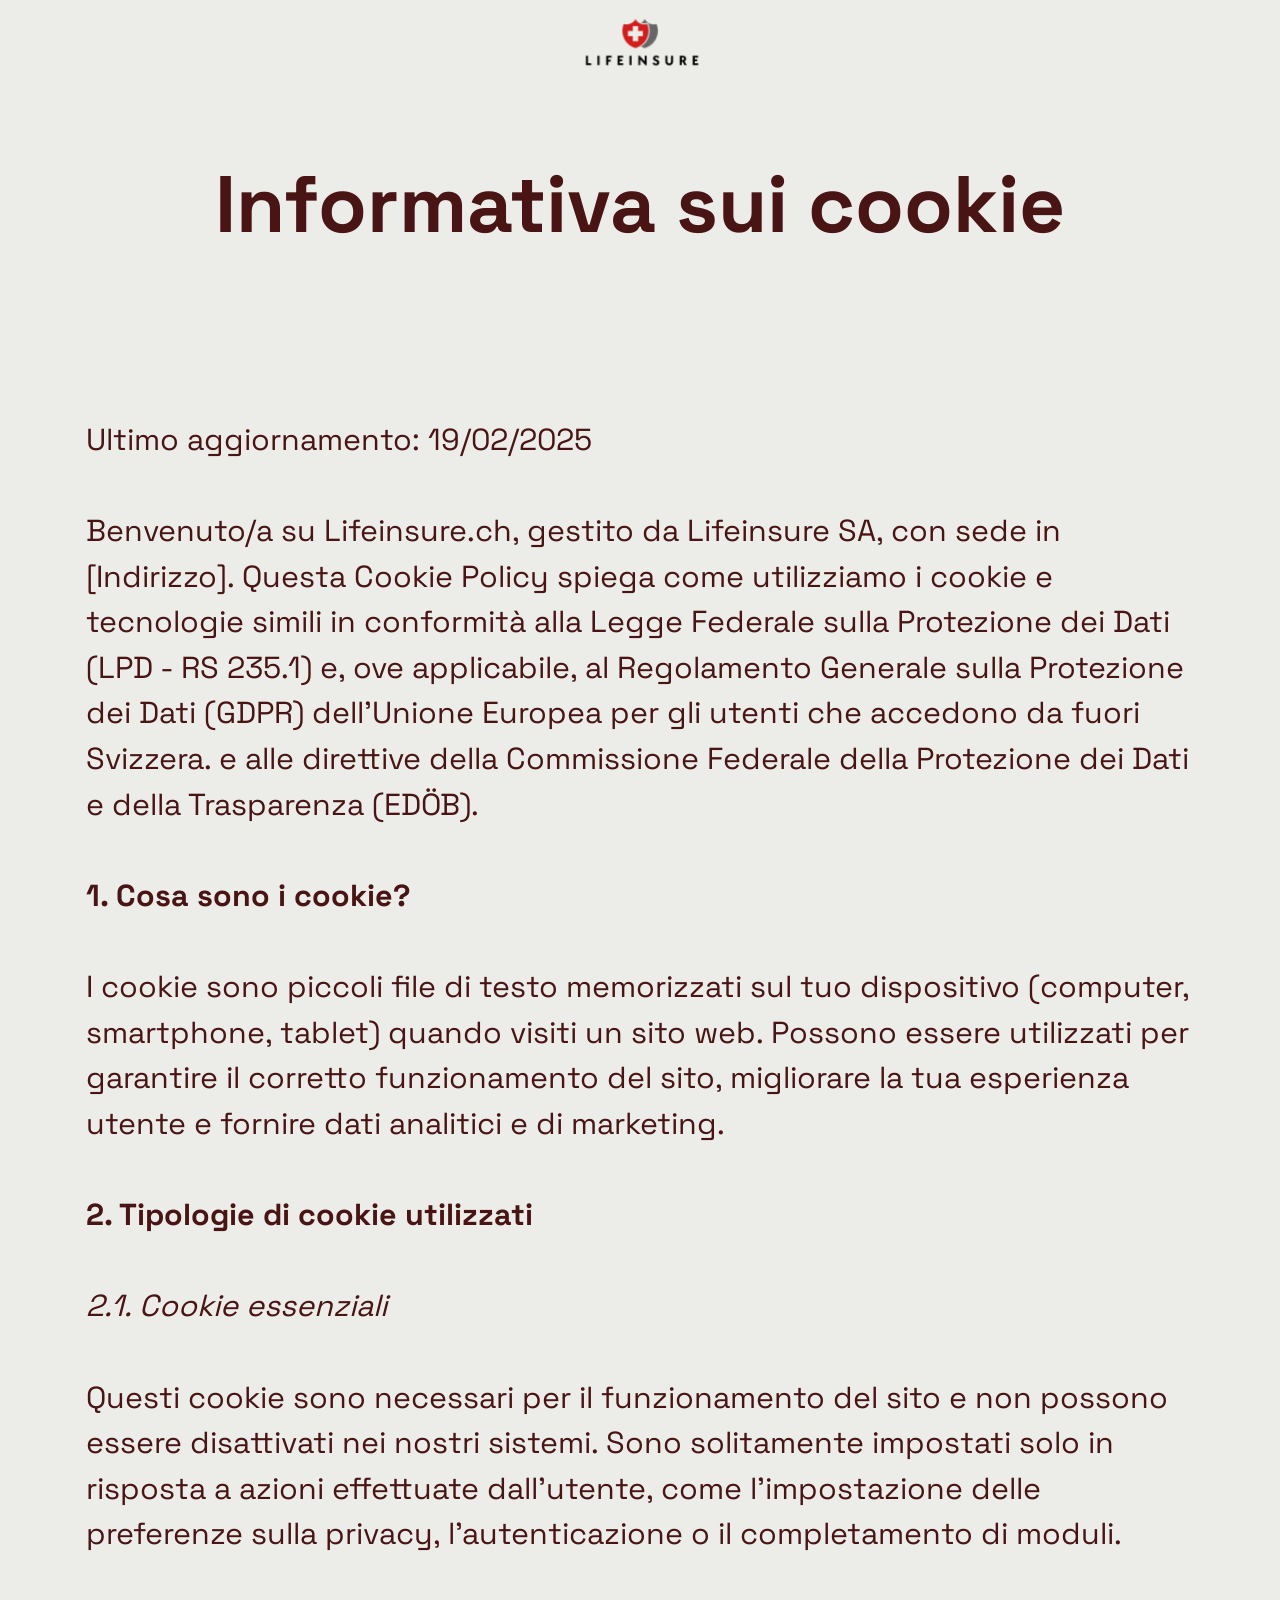
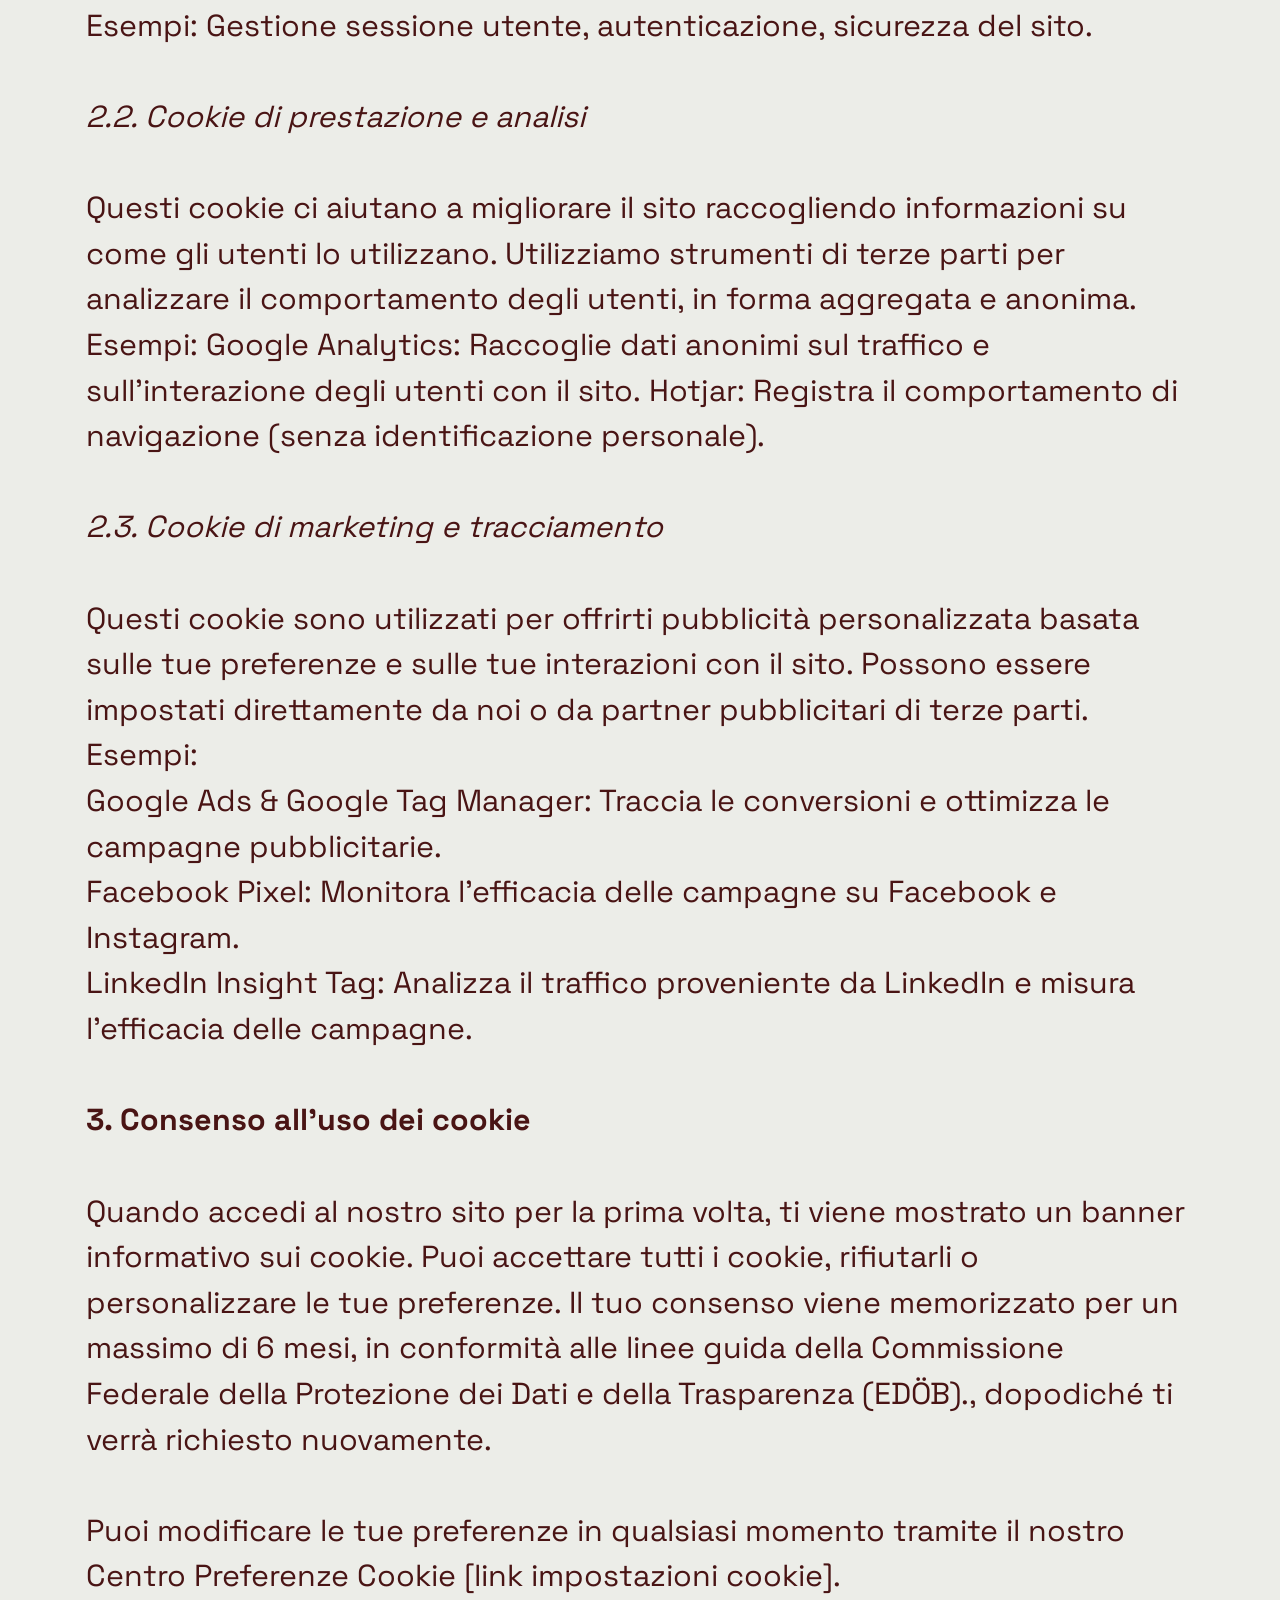
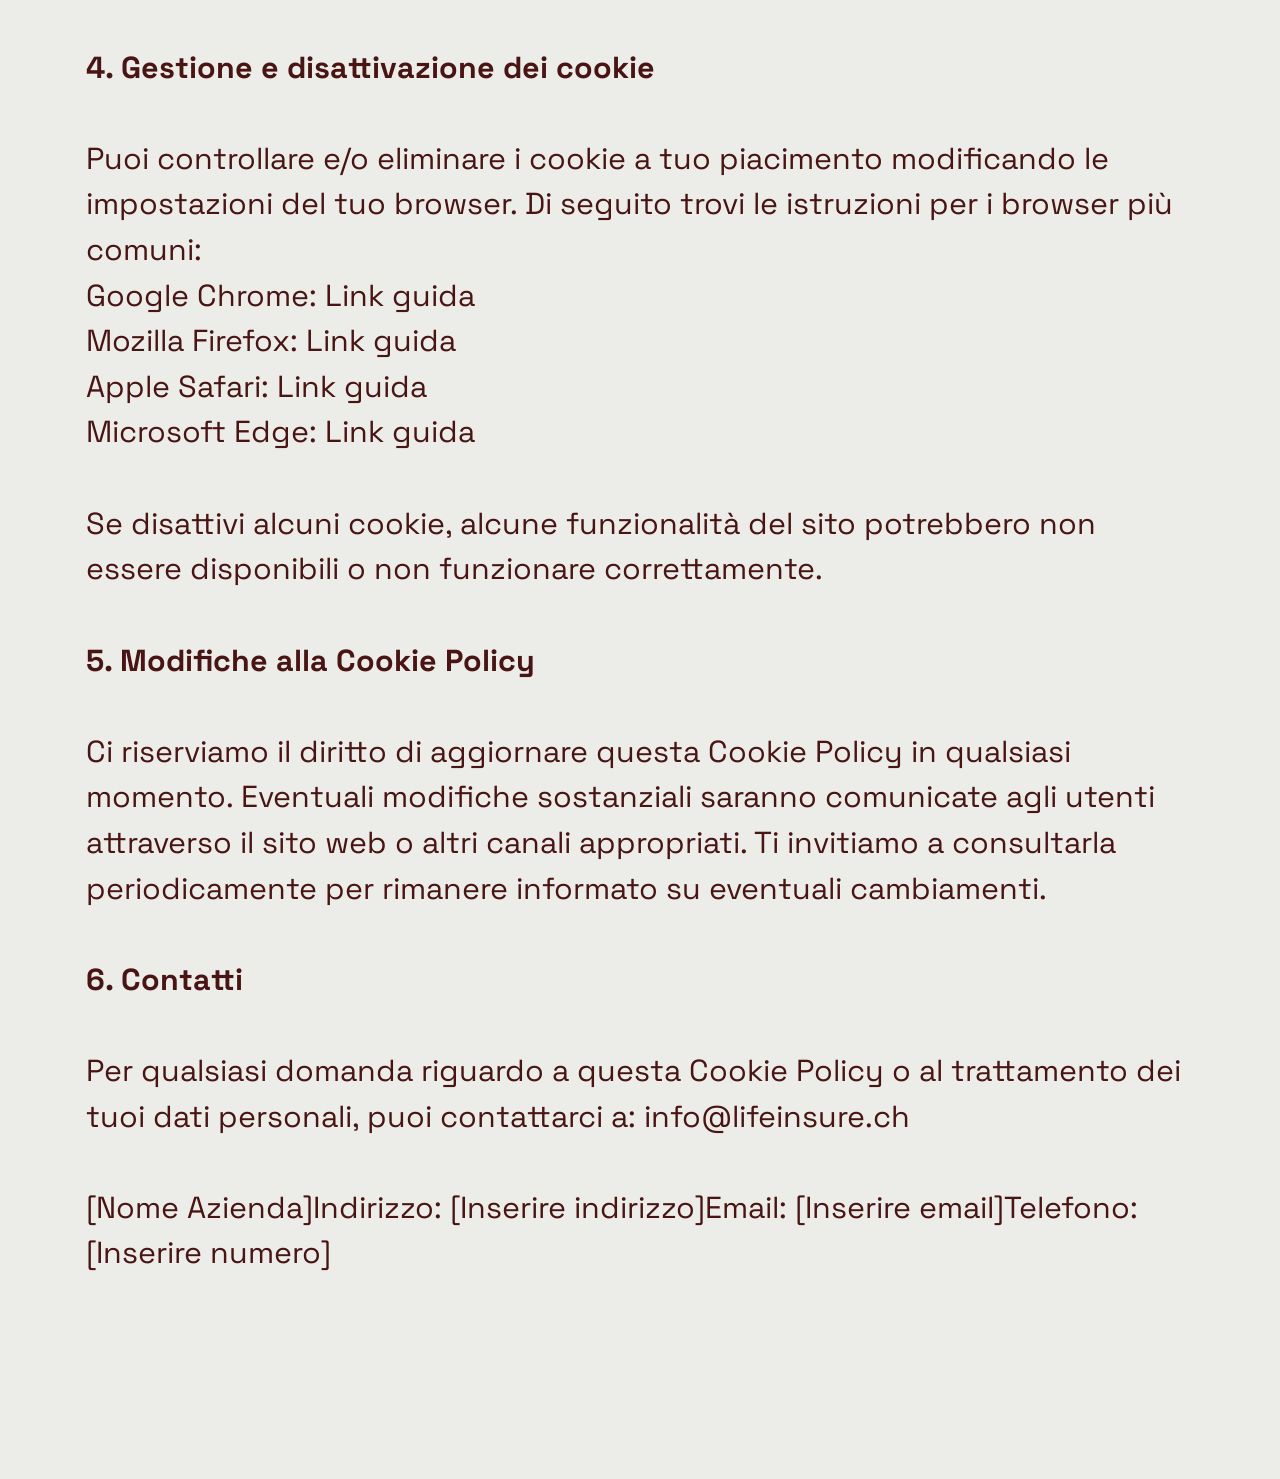
==== cookie.html @ 91873b9f "create github pages" ====
<!DOCTYPE html>
<html  lang="it">
<head>
  
  <meta charset="UTF-8">
  <meta http-equiv="X-UA-Compatible" content="IE=edge">
  
  <meta name="twitter:card" content="summary_large_image"/>
  <meta name="twitter:image:src" content="assets/images/cookie-meta.png">
  <meta property="og:image" content="assets/images/cookie-meta.png">
  <meta name="twitter:title" content="Cookie policy">
  <meta name="viewport" content="width=device-width, initial-scale=1, minimum-scale=1">
  <link rel="shortcut icon" href="assets/images/lifeinsure-1-172x172.png" type="image/x-icon">
  <meta name="description" content="Cookie policy - Calcolatore premio polizza vita decesso caso morte in Svizzera Ticino">
  
  
  <title>Cookie policy</title>
  <link rel="stylesheet" href="assets/bootstrap/css/bootstrap.min.css">
  <link rel="stylesheet" href="assets/bootstrap/css/bootstrap-grid.min.css">
  <link rel="stylesheet" href="assets/bootstrap/css/bootstrap-reboot.min.css">
  <link rel="stylesheet" href="assets/web/assets/gdpr-plugin/gdpr-styles.css">
  <link rel="stylesheet" href="assets/animatecss/animate.css">
  <link rel="stylesheet" href="assets/popup-overlay-plugin/style.css">
    <link rel="stylesheet" href="assets/dropdown/css/style.css">
  <link rel="stylesheet" href="assets/socicon/css/styles.css">
  <link rel="stylesheet" href="assets/theme/css/style.css">
  <link rel="preload" href="https://fonts.googleapis.com/css?family=Space+Grotesk:300,400,500,600,700&display=swap" as="style" onload="this.onload=null;this.rel='stylesheet'">
  <noscript><link rel="stylesheet" href="https://fonts.googleapis.com/css?family=Space+Grotesk:300,400,500,600,700&display=swap"></noscript>
  <link rel="preload" as="style" href="assets/mobirise/css/mbr-additional.css"><link rel="stylesheet" href="assets/mobirise/css/mbr-additional.css" type="text/css">

  
  
  

</head>
<body>
  
  <section data-bs-version="5.1" class="nichem5 menu menu1 cid-uDfPneUwjs" once="menu" id="menu01-32">
    
    <nav class="navbar navbar-dropdown navbar-fixed-top collapsed">
        <div class="container">
            <div class="navbar-brand">
                <span class="navbar-logo">
                    <a href="#">
                        <img src="[data-uri]" alt="Lifeinsure home" style="height: 3.9rem;" loading="lazy" class="lazyload" data-src="assets/images/lifeinsure-1-172x172.png">
                    </a>
                </span>
                
            </div>
            
            
            

        </div>
    </nav>
</section>

<section data-bs-version="5.1" class="inspirem5 article4 cid-uDfoSwVGWr" id="article04-2x">
    

    
    
    <div class="container">
        <div class="row justify-content-center">
            <div class="title col-md-12 col-lg-12">
                <h3 class="mbr-section-title mbr-fonts-style align-center mb-4 display-1"><strong>Informativa sui cookie</strong></h3>
                <h4 class="mbr-section-subtitle align-center mbr-fonts-style mb-4 display-5"><div><br></div><br><div><br></div><div>Ultimo aggiornamento: 19/02/2025</div><div><br></div><div>Benvenuto/a su Lifeinsure.ch, gestito da Lifeinsure SA, con sede in [Indirizzo]. Questa Cookie Policy spiega come utilizziamo i cookie e tecnologie simili in conformità alla Legge Federale sulla Protezione dei Dati (LPD - RS 235.1) e, ove applicabile, al Regolamento Generale sulla Protezione dei Dati (GDPR) dell'Unione Europea per gli utenti che accedono da fuori Svizzera. e alle direttive della Commissione Federale della Protezione dei Dati e della Trasparenza (EDÖB).</div><div><br></div><div><strong>1. Cosa sono i cookie?</strong></div><div><br></div><div>I cookie sono piccoli file di testo memorizzati sul tuo dispositivo (computer, smartphone, tablet) quando visiti un sito web. Possono essere utilizzati per garantire il corretto funzionamento del sito, migliorare la tua esperienza utente e fornire dati analitici e di marketing.</div><div><br></div><div><strong>2. Tipologie di cookie utilizzati</strong></div><div><br></div><div><em>2.1. Cookie essenziali</em></div><div><br></div><div>Questi cookie sono necessari per il funzionamento del sito e non possono essere disattivati nei nostri sistemi. Sono solitamente impostati solo in risposta a azioni effettuate dall'utente, come l'impostazione delle preferenze sulla privacy, l'autenticazione o il completamento di moduli.</div><div><br></div><div>Esempi: Gestione sessione utente, autenticazione, sicurezza del sito.</div><div><em><br></em></div><div><em>2.2. Cookie di prestazione e analisi</em></div><div><br></div><div>Questi cookie ci aiutano a migliorare il sito raccogliendo informazioni su come gli utenti lo utilizzano. Utilizziamo strumenti di terze parti per analizzare il comportamento degli utenti, in forma aggregata e anonima.</div><div>Esempi: Google Analytics: Raccoglie dati anonimi sul traffico e sull'interazione degli utenti con il sito.&nbsp;<span style="font-size: 1.9rem;">Hotjar: Registra il comportamento di navigazione (senza identificazione personale).</span></div><div><br></div><div><em>2.3. Cookie di marketing e tracciamento</em></div><div><br></div><div>Questi cookie sono utilizzati per offrirti pubblicità personalizzata basata sulle tue preferenze e sulle tue interazioni con il sito. Possono essere impostati direttamente da noi o da partner pubblicitari di terze parti.</div><div>Esempi:&nbsp;</div><div>Google Ads &amp; Google Tag Manager: Traccia le conversioni e ottimizza le campagne pubblicitarie.</div><div>Facebook Pixel: Monitora l'efficacia delle campagne su Facebook e Instagram.</div><div>LinkedIn Insight Tag: Analizza il traffico proveniente da LinkedIn e misura l'efficacia delle campagne.</div><div><strong><br></strong></div><div><strong>3. Consenso all’uso dei cookie</strong></div><div><br></div><div>Quando accedi al nostro sito per la prima volta, ti viene mostrato un banner informativo sui cookie. Puoi accettare tutti i cookie, rifiutarli o personalizzare le tue preferenze. Il tuo consenso viene memorizzato per un massimo di 6 mesi, in conformità alle linee guida della Commissione Federale della Protezione dei Dati e della Trasparenza (EDÖB)., dopodiché ti verrà richiesto nuovamente.</div><div><br></div><div>Puoi modificare le tue preferenze in qualsiasi momento tramite il nostro Centro Preferenze Cookie [link impostazioni cookie].</div><div><br></div><div><strong>4. Gestione e disattivazione dei cookie</strong></div><div><br></div><div>Puoi controllare e/o eliminare i cookie a tuo piacimento modificando le impostazioni del tuo browser. Di seguito trovi le istruzioni per i browser più comuni:</div><div>Google Chrome: Link guida</div><div>Mozilla Firefox: Link guida</div><div>Apple Safari: Link guida</div><div>Microsoft Edge: Link guida</div><div><br></div><div>Se disattivi alcuni cookie, alcune funzionalità del sito potrebbero non essere disponibili o non funzionare correttamente.</div><div><br></div><div><strong>5. Modifiche alla Cookie Policy</strong></div><div><br></div><div>Ci riserviamo il diritto di aggiornare questa Cookie Policy in qualsiasi momento. Eventuali modifiche sostanziali saranno comunicate agli utenti attraverso il sito web o altri canali appropriati. Ti invitiamo a consultarla periodicamente per rimanere informato su eventuali cambiamenti.</div><div><br></div><div><strong>6. Contatti</strong></div><div><br></div><div>Per qualsiasi domanda riguardo a questa Cookie Policy o al trattamento dei tuoi dati personali, puoi contattarci a: info@lifeinsure.ch</div><div><br></div><div>[Nome Azienda]Indirizzo: [Inserire indirizzo]Email: [Inserire email]Telefono: [Inserire numero]</div><div><br></div><div><br></div></h4>
                
            </div>
        </div>
    </div>
</section>


<script src="assets/bootstrap/js/bootstrap.bundle.min.js"></script>
  <script src="assets/smoothscroll/smooth-scroll.js"></script>
  <script src="assets/ytplayer/index.js"></script>
      <script src="assets/dropdown/js/navbar-dropdown.js"></script>
  <script src="assets/theme/js/script.js"></script>
  
  
  
 <div id="scrollToTop" class="scrollToTop mbr-arrow-up"><a style="text-align: center;"><i class="mbr-arrow-up-icon mbr-arrow-up-icon-cm cm-icon cm-icon-smallarrow-up"></i></a></div>
    <input name="animation" type="hidden">
  <script>"use strict";if("loading"in HTMLImageElement.prototype){document.querySelectorAll('img[loading="lazy"]').forEach(e=>{e.src=e.dataset.src;if(e.getAttribute("style")){e.setAttribute("data-temp-style",e.getAttribute("style"))};if(e.getAttribute("data-aspectratio")){e.style.paddingTop=100*e.getAttribute("data-aspectratio")+"%";e.style.height=0;}e.onload=function(){if(e.getAttribute("data-temp-style")){e.setAttribute("style", e.getAttribute("data-temp-style"))}else{e.removeAttribute("style")};e.removeAttribute("data-temp-style")}})}else{const e=document.createElement("script");e.src="https://cdnjs.cloudflare.com/ajax/libs/lazysizes/5.1.2/lazysizes.min.js";document.body.appendChild(e)}</script>

</body>
</html>
---- assets/web/assets/gdpr-plugin/gdpr-styles.css ----
.gdpr-block {
    padding: 10px;
    font-size: 14px;
    display: block;
    width: 100%;
    text-align: center;
}
.gdpr-block.covert {
	display: none;
}
.textGDPR {
    position: relative;
}
.gdpr-block label span.textGDPR input[name='gdpr']{
    width: 15px;
    height: 15px;
    margin: 0;
    position: absolute;
    top: 3px;
    left: -20px;
}
.gdpr-block label {
    color: #a7a7a7;
    vertical-align: middle;
    user-select: none;
    margin-bottom: 0;
}
---- assets/popup-overlay-plugin/style.css ----
html.is-builder .modal-backdrop.show {
    display: none !important;
}
---- assets/dropdown/css/style.css ----
.navbar-dropdown {
  left: 0;
  padding: 0;
  position: absolute;
  right: 0;
  top: 0;
  transition: all 0.45s ease;
  z-index: 1030;
  background: #282828; }
  .navbar-dropdown .navbar-logo {
    margin-right: 0.8rem;
    transition: margin 0.3s ease-in-out;
    vertical-align: middle; }
    .navbar-dropdown .navbar-logo img {
      height: 3.125rem;
      transition: all 0.3s ease-in-out; }
    .navbar-dropdown .navbar-logo.mbr-iconfont {
      font-size: 3.125rem;
      line-height: 3.125rem; }
  .navbar-dropdown .navbar-caption {
    font-weight: 700;
    white-space: normal;
    vertical-align: -4px;
    line-height: 3.125rem !important; }
    .navbar-dropdown .navbar-caption, .navbar-dropdown .navbar-caption:hover {
      color: inherit;
      text-decoration: none; }
  .navbar-dropdown .mbr-iconfont + .navbar-caption {
    vertical-align: -1px; }
  .navbar-dropdown.navbar-fixed-top {
    position: fixed; }
  .navbar-dropdown .navbar-brand span {
    vertical-align: -4px; }
  .navbar-dropdown.bg-color.transparent {
    background: none; }
  .navbar-dropdown.navbar-short .navbar-brand {
    padding: 0.625rem 0; }
    .navbar-dropdown.navbar-short .navbar-brand span {
      vertical-align: -1px; }
  .navbar-dropdown.navbar-short .navbar-caption {
    line-height: 2.375rem !important;
    vertical-align: -2px; }
  .navbar-dropdown.navbar-short .navbar-logo {
    margin-right: 0.5rem; }
    .navbar-dropdown.navbar-short .navbar-logo img {
      height: 2.375rem; }
    .navbar-dropdown.navbar-short .navbar-logo.mbr-iconfont {
      font-size: 2.375rem;
      line-height: 2.375rem; }
  .navbar-dropdown.navbar-short .mbr-table-cell {
    height: 3.625rem; }
  .navbar-dropdown .navbar-close {
    left: 0.6875rem;
    position: fixed;
    top: 0.75rem;
    z-index: 1000; }
  .navbar-dropdown .hamburger-icon {
    content: "";
    display: inline-block;
    vertical-align: middle;
    width: 16px;
    -webkit-box-shadow: 0 -6px 0 1px #282828,0 0 0 1px #282828,0 6px 0 1px #282828;
    -moz-box-shadow: 0 -6px 0 1px #282828,0 0 0 1px #282828,0 6px 0 1px #282828;
    box-shadow: 0 -6px 0 1px #282828,0 0 0 1px #282828,0 6px 0 1px #282828; }

.dropdown-menu .dropdown-toggle[data-toggle="dropdown-submenu"]::after {
  border-bottom: 0.35em solid transparent;
  border-left: 0.35em solid;
  border-right: 0;
  border-top: 0.35em solid transparent;
  margin-left: 0.3rem; }

.dropdown-menu .dropdown-item:focus {
  outline: 0; }

.nav-dropdown {
  font-size: 0.75rem;
  font-weight: 500;
  height: auto !important; }
  .nav-dropdown .nav-btn {
    padding-left: 1rem; }
  .nav-dropdown .link {
    margin: .667em 1.667em;
    font-weight: 500;
    padding: 0;
    transition: color .2s ease-in-out; }
    .nav-dropdown .link.dropdown-toggle {
      margin-right: 2.583em; }
      .nav-dropdown .link.dropdown-toggle::after {
        margin-left: .25rem;
        border-top: 0.35em solid;
        border-right: 0.35em solid transparent;
        border-left: 0.35em solid transparent;
        border-bottom: 0; }
      .nav-dropdown .link.dropdown-toggle[aria-expanded="true"] {
        margin: 0;
        padding: 0.667em 3.263em  0.667em 1.667em; }
  .nav-dropdown .link::after,
  .nav-dropdown .dropdown-item::after {
    color: inherit; }
  .nav-dropdown .btn {
    font-size: 0.75rem;
    font-weight: 700;
    letter-spacing: 0;
    margin-bottom: 0;
    padding-left: 1.25rem;
    padding-right: 1.25rem; }
  .nav-dropdown .dropdown-menu {
    border-radius: 0;
    border: 0;
    left: 0;
    margin: 0;
    padding-bottom: 1.25rem;
    padding-top: 1.25rem;
    position: relative; }
  .nav-dropdown .dropdown-submenu {
    margin-left: 0.125rem;
    top: 0; }
  .nav-dropdown .dropdown-item {
    font-weight: 500;
    line-height: 2;
    padding: 0.3846em 4.615em 0.3846em 1.5385em;
    position: relative;
    transition: color .2s ease-in-out, background-color .2s ease-in-out; }
    .nav-dropdown .dropdown-item::after {
      margin-top: -0.3077em;
      position: absolute;
      right: 1.1538em;
      top: 50%; }
    .nav-dropdown .dropdown-item:focus, .nav-dropdown .dropdown-item:hover {
      background: none; }

@media (max-width: 767px) {
  .nav-dropdown.navbar-toggleable-sm {
    bottom: 0;
    display: none;
    left: 0;
    overflow-x: hidden;
    position: fixed;
    top: 0;
    transform: translateX(-100%);
    -ms-transform: translateX(-100%);
    -webkit-transform: translateX(-100%);
    width: 18.75rem;
    z-index: 999; } }
.nav-dropdown.navbar-toggleable-xl {
  bottom: 0;
  display: none;
  left: 0;
  overflow-x: hidden;
  position: fixed;
  top: 0;
  transform: translateX(-100%);
  -ms-transform: translateX(-100%);
  -webkit-transform: translateX(-100%);
  width: 18.75rem;
  z-index: 999; }

.nav-dropdown-sm {
  display: block !important;
  overflow-x: hidden;
  overflow: auto;
  padding-top: 3.875rem; }
  .nav-dropdown-sm::after {
    content: "";
    display: block;
    height: 3rem;
    width: 100%; }
  .nav-dropdown-sm.collapse.in ~ .navbar-close {
    display: block !important; }
  .nav-dropdown-sm.collapsing, .nav-dropdown-sm.collapse.in {
    transform: translateX(0);
    -ms-transform: translateX(0);
    -webkit-transform: translateX(0);
    transition: all 0.25s ease-out;
    -webkit-transition: all 0.25s ease-out;
    background: #282828; }
  .nav-dropdown-sm.collapsing[aria-expanded="false"] {
    transform: translateX(-100%);
    -ms-transform: translateX(-100%);
    -webkit-transform: translateX(-100%); }
  .nav-dropdown-sm .nav-item {
    display: block;
    margin-left: 0 !important;
    padding-left: 0; }
  .nav-dropdown-sm .link,
  .nav-dropdown-sm .dropdown-item {
    border-top: 1px dotted rgba(255, 255, 255, 0.1);
    font-size: 0.8125rem;
    line-height: 1.6;
    margin: 0 !important;
    padding: 0.875rem 2.4rem 0.875rem 1.5625rem !important;
    position: relative;
    white-space: normal; }
    .nav-dropdown-sm .link:focus, .nav-dropdown-sm .link:hover,
    .nav-dropdown-sm .dropdown-item:focus,
    .nav-dropdown-sm .dropdown-item:hover {
      background: rgba(0, 0, 0, 0.2) !important;
      color: #c0a375; }
  .nav-dropdown-sm .nav-btn {
    position: relative;
    padding: 1.5625rem 1.5625rem 0 1.5625rem; }
    .nav-dropdown-sm .nav-btn::before {
      border-top: 1px dotted rgba(255, 255, 255, 0.1);
      content: "";
      left: 0;
      position: absolute;
      top: 0;
      width: 100%; }
    .nav-dropdown-sm .nav-btn + .nav-btn {
      padding-top: 0.625rem; }
      .nav-dropdown-sm .nav-btn + .nav-btn::before {
        display: none; }
  .nav-dropdown-sm .btn {
    padding: 0.625rem 0; }
  .nav-dropdown-sm .dropdown-toggle[data-toggle="dropdown-submenu"]::after {
    margin-left: .25rem;
    border-top: 0.35em solid;
    border-right: 0.35em solid transparent;
    border-left: 0.35em solid transparent;
    border-bottom: 0; }
  .nav-dropdown-sm .dropdown-toggle[data-toggle="dropdown-submenu"][aria-expanded="true"]::after {
    border-top: 0;
    border-right: 0.35em solid transparent;
    border-left: 0.35em solid transparent;
    border-bottom: 0.35em solid; }
  .nav-dropdown-sm .dropdown-menu {
    margin: 0;
    padding: 0;
    position: relative;
    top: 0;
    left: 0;
    width: 100%;
    border: 0;
    float: none;
    border-radius: 0;
    background: none; }
  .nav-dropdown-sm .dropdown-submenu {
    left: 100%;
    margin-left: 0.125rem;
    margin-top: -1.25rem;
    top: 0; }

.navbar-toggleable-sm .nav-dropdown .dropdown-menu {
  position: absolute; }

.navbar-toggleable-sm .nav-dropdown .dropdown-submenu {
  left: 100%;
  margin-left: 0.125rem;
  margin-top: -1.25rem;
  top: 0; }

.navbar-toggleable-sm.opened .nav-dropdown .dropdown-menu {
  position: relative; }

.navbar-toggleable-sm.opened .nav-dropdown .dropdown-submenu {
  left: 0;
  margin-left: 00rem;
  margin-top: 0rem;
  top: 0; }

.is-builder .nav-dropdown.collapsing {
  transition: none !important; }
---- assets/socicon/css/styles.css ----
@charset "UTF-8";

@font-face {
  font-family: 'Socicon';
  src:  url('../fonts/socicon.eot');
  src:  url('../fonts/socicon.eot?#iefix') format('embedded-opentype'),
    url('../fonts/socicon.woff2') format('woff2'),
    url('../fonts/socicon.ttf') format('truetype'),
    url('../fonts/socicon.woff') format('woff'),
    url('../fonts/socicon.svg#socicon') format('svg');
  font-weight: normal;
  font-style: normal;
  font-display: swap;
}

[data-icon]:before {
  font-family: "socicon" !important;
  content: attr(data-icon);
  font-style: normal !important;
  font-weight: normal !important;
  font-variant: normal !important;
  text-transform: none !important;
  speak: none;
  line-height: 1;
  -webkit-font-smoothing: antialiased;
  -moz-osx-font-smoothing: grayscale;
}

[class^="socicon-"], [class*=" socicon-"] {
  /* use !important to prevent issues with browser extensions that change fonts */
  font-family: 'Socicon' !important;
  speak: none;
  font-style: normal;
  font-weight: normal;
  font-variant: normal;
  text-transform: none;
  line-height: 1;

  /* Better Font Rendering =========== */
  -webkit-font-smoothing: antialiased;
  -moz-osx-font-smoothing: grayscale;
}

.socicon-500px:before {
  content: "\e000";
}
.socicon-8tracks:before {
  content: "\e001";
}
.socicon-airbnb:before {
  content: "\e002";
}
.socicon-alliance:before {
  content: "\e003";
}
.socicon-amazon:before {
  content: "\e004";
}
.socicon-amplement:before {
  content: "\e005";
}
.socicon-android:before {
  content: "\e006";
}
.socicon-angellist:before {
  content: "\e007";
}
.socicon-apple:before {
  content: "\e008";
}
.socicon-appnet:before {
  content: "\e009";
}
.socicon-baidu:before {
  content: "\e00a";
}
.socicon-bandcamp:before {
  content: "\e00b";
}
.socicon-battlenet:before {
  content: "\e00c";
}
.socicon-mixer:before {
  content: "\e00d";
}
.socicon-bebee:before {
  content: "\e00e";
}
.socicon-bebo:before {
  content: "\e00f";
}
.socicon-behance:before {
  content: "\e010";
}
.socicon-blizzard:before {
  content: "\e011";
}
.socicon-blogger:before {
  content: "\e012";
}
.socicon-buffer:before {
  content: "\e013";
}
.socicon-chrome:before {
  content: "\e014";
}
.socicon-coderwall:before {
  content: "\e015";
}
.socicon-curse:before {
  content: "\e016";
}
.socicon-dailymotion:before {
  content: "\e017";
}
.socicon-deezer:before {
  content: "\e018";
}
.socicon-delicious:before {
  content: "\e019";
}
.socicon-deviantart:before {
  content: "\e01a";
}
.socicon-diablo:before {
  content: "\e01b";
}
.socicon-digg:before {
  content: "\e01c";
}
.socicon-discord:before {
  content: "\e01d";
}
.socicon-disqus:before {
  content: "\e01e";
}
.socicon-douban:before {
  content: "\e01f";
}
.socicon-draugiem:before {
  content: "\e020";
}
.socicon-dribbble:before {
  content: "\e021";
}
.socicon-drupal:before {
  content: "\e022";
}
.socicon-ebay:before {
  content: "\e023";
}
.socicon-ello:before {
  content: "\e024";
}
.socicon-endomodo:before {
  content: "\e025";
}
.socicon-envato:before {
  content: "\e026";
}
.socicon-etsy:before {
  content: "\e027";
}
.socicon-facebook:before {
  content: "\e028";
}
.socicon-feedburner:before {
  content: "\e029";
}
.socicon-filmweb:before {
  content: "\e02a";
}
.socicon-firefox:before {
  content: "\e02b";
}
.socicon-flattr:before {
  content: "\e02c";
}
.socicon-flickr:before {
  content: "\e02d";
}
.socicon-formulr:before {
  content: "\e02e";
}
.socicon-forrst:before {
  content: "\e02f";
}
.socicon-foursquare:before {
  content: "\e030";
}
.socicon-friendfeed:before {
  content: "\e031";
}
.socicon-github:before {
  content: "\e032";
}
.socicon-goodreads:before {
  content: "\e033";
}
.socicon-google:before {
  content: "\e034";
}
.socicon-googlescholar:before {
  content: "\e035";
}
.socicon-googlegroups:before {
  content: "\e036";
}
.socicon-googlephotos:before {
  content: "\e037";
}
.socicon-googleplus:before {
  content: "\e038";
}
.socicon-grooveshark:before {
  content: "\e039";
}
.socicon-hackerrank:before {
  content: "\e03a";
}
.socicon-hearthstone:before {
  content: "\e03b";
}
.socicon-hellocoton:before {
  content: "\e03c";
}
.socicon-heroes:before {
  content: "\e03d";
}
.socicon-smashcast:before {
  content: "\e03e";
}
.socicon-horde:before {
  content: "\e03f";
}
.socicon-houzz:before {
  content: "\e040";
}
.socicon-icq:before {
  content: "\e041";
}
.socicon-identica:before {
  content: "\e042";
}
.socicon-imdb:before {
  content: "\e043";
}
.socicon-instagram:before {
  content: "\e044";
}
.socicon-issuu:before {
  content: "\e045";
}
.socicon-istock:before {
  content: "\e046";
}
.socicon-itunes:before {
  content: "\e047";
}
.socicon-keybase:before {
  content: "\e048";
}
.socicon-lanyrd:before {
  content: "\e049";
}
.socicon-lastfm:before {
  content: "\e04a";
}
.socicon-line:before {
  content: "\e04b";
}
.socicon-linkedin:before {
  content: "\e04c";
}
.socicon-livejournal:before {
  content: "\e04d";
}
.socicon-lyft:before {
  content: "\e04e";
}
.socicon-macos:before {
  content: "\e04f";
}
.socicon-mail:before {
  content: "\e050";
}
.socicon-medium:before {
  content: "\e051";
}
.socicon-meetup:before {
  content: "\e052";
}
.socicon-mixcloud:before {
  content: "\e053";
}
.socicon-modelmayhem:before {
  content: "\e054";
}
.socicon-mumble:before {
  content: "\e055";
}
.socicon-myspace:before {
  content: "\e056";
}
.socicon-newsvine:before {
  content: "\e057";
}
.socicon-nintendo:before {
  content: "\e058";
}
.socicon-npm:before {
  content: "\e059";
}
.socicon-odnoklassniki:before {
  content: "\e05a";
}
.socicon-openid:before {
  content: "\e05b";
}
.socicon-opera:before {
  content: "\e05c";
}
.socicon-outlook:before {
  content: "\e05d";
}
.socicon-overwatch:before {
  content: "\e05e";
}
.socicon-patreon:before {
  content: "\e05f";
}
.socicon-paypal:before {
  content: "\e060";
}
.socicon-periscope:before {
  content: "\e061";
}
.socicon-persona:before {
  content: "\e062";
}
.socicon-pinterest:before {
  content: "\e063";
}
.socicon-play:before {
  content: "\e064";
}
.socicon-player:before {
  content: "\e065";
}
.socicon-playstation:before {
  content: "\e066";
}
.socicon-pocket:before {
  content: "\e067";
}
.socicon-qq:before {
  content: "\e068";
}
.socicon-quora:before {
  content: "\e069";
}
.socicon-raidcall:before {
  content: "\e06a";
}
.socicon-ravelry:before {
  content: "\e06b";
}
.socicon-reddit:before {
  content: "\e06c";
}
.socicon-renren:before {
  content: "\e06d";
}
.socicon-researchgate:before {
  content: "\e06e";
}
.socicon-residentadvisor:before {
  content: "\e06f";
}
.socicon-reverbnation:before {
  content: "\e070";
}
.socicon-rss:before {
  content: "\e071";
}
.socicon-sharethis:before {
  content: "\e072";
}
.socicon-skype:before {
  content: "\e073";
}
.socicon-slideshare:before {
  content: "\e074";
}
.socicon-smugmug:before {
  content: "\e075";
}
.socicon-snapchat:before {
  content: "\e076";
}
.socicon-songkick:before {
  content: "\e077";
}
.socicon-soundcloud:before {
  content: "\e078";
}
.socicon-spotify:before {
  content: "\e079";
}
.socicon-stackexchange:before {
  content: "\e07a";
}
.socicon-stackoverflow:before {
  content: "\e07b";
}
.socicon-starcraft:before {
  content: "\e07c";
}
.socicon-stayfriends:before {
  content: "\e07d";
}
.socicon-steam:before {
  content: "\e07e";
}
.socicon-storehouse:before {
  content: "\e07f";
}
.socicon-strava:before {
  content: "\e080";
}
.socicon-streamjar:before {
  content: "\e081";
}
.socicon-stumbleupon:before {
  content: "\e082";
}
.socicon-swarm:before {
  content: "\e083";
}
.socicon-teamspeak:before {
  content: "\e084";
}
.socicon-teamviewer:before {
  content: "\e085";
}
.socicon-technorati:before {
  content: "\e086";
}
.socicon-telegram:before {
  content: "\e087";
}
.socicon-tripadvisor:before {
  content: "\e088";
}
.socicon-tripit:before {
  content: "\e089";
}
.socicon-triplej:before {
  content: "\e08a";
}
.socicon-tumblr:before {
  content: "\e08b";
}
.socicon-twitch:before {
  content: "\e08c";
}
.socicon-twitter:before {
  content: "\e08d";
}
.socicon-uber:before {
  content: "\e08e";
}
.socicon-ventrilo:before {
  content: "\e08f";
}
.socicon-viadeo:before {
  content: "\e090";
}
.socicon-viber:before {
  content: "\e091";
}
.socicon-viewbug:before {
  content: "\e092";
}
.socicon-vimeo:before {
  content: "\e093";
}
.socicon-vine:before {
  content: "\e094";
}
.socicon-vkontakte:before {
  content: "\e095";
}
.socicon-warcraft:before {
  content: "\e096";
}
.socicon-wechat:before {
  content: "\e097";
}
.socicon-weibo:before {
  content: "\e098";
}
.socicon-whatsapp:before {
  content: "\e099";
}
.socicon-wikipedia:before {
  content: "\e09a";
}
.socicon-windows:before {
  content: "\e09b";
}
.socicon-wordpress:before {
  content: "\e09c";
}
.socicon-wykop:before {
  content: "\e09d";
}
.socicon-xbox:before {
  content: "\e09e";
}
.socicon-xing:before {
  content: "\e09f";
}
.socicon-yahoo:before {
  content: "\e0a0";
}
.socicon-yammer:before {
  content: "\e0a1";
}
.socicon-yandex:before {
  content: "\e0a2";
}
.socicon-yelp:before {
  content: "\e0a3";
}
.socicon-younow:before {
  content: "\e0a4";
}
.socicon-youtube:before {
  content: "\e0a5";
}
.socicon-zapier:before {
  content: "\e0a6";
}
.socicon-zerply:before {
  content: "\e0a7";
}
.socicon-zomato:before {
  content: "\e0a8";
}
.socicon-zynga:before {
  content: "\e0a9";
}
.socicon-spreadshirt:before {
  content: "\e901";
}
.socicon-gamejolt:before {
  content: "\e902";
}
.socicon-trello:before {
  content: "\e903";
}
.socicon-tunein:before {
  content: "\e904";
}
.socicon-bloglovin:before {
  content: "\e905";
}
.socicon-gamewisp:before {
  content: "\e906";
}
.socicon-messenger:before {
  content: "\e907";
}
.socicon-pandora:before {
  content: "\e908";
}
.socicon-augment:before {
  content: "\e909";
}
.socicon-bitbucket:before {
  content: "\e90a";
}
.socicon-fyuse:before {
  content: "\e90b";
}
.socicon-yt-gaming:before {
  content: "\e90c";
}
.socicon-sketchfab:before {
  content: "\e90d";
}
.socicon-mobcrush:before {
  content: "\e90e";
}
.socicon-microsoft:before {
  content: "\e90f";
}
.socicon-realtor:before {
  content: "\e910";
}
.socicon-tidal:before {
  content: "\e911";
}
.socicon-qobuz:before {
  content: "\e912";
}
.socicon-natgeo:before {
  content: "\e913";
}
.socicon-mastodon:before {
  content: "\e914";
}
.socicon-unsplash:before {
  content: "\e915";
}
.socicon-homeadvisor:before {
  content: "\e916";
}
.socicon-angieslist:before {
  content: "\e917";
}
.socicon-codepen:before {
  content: "\e918";
}
.socicon-slack:before {
  content: "\e919";
}
.socicon-openaigym:before {
  content: "\e91a";
}
.socicon-logmein:before {
  content: "\e91b";
}
.socicon-fiverr:before {
  content: "\e91c";
}
.socicon-gotomeeting:before {
  content: "\e91d";
}
.socicon-aliexpress:before {
  content: "\e91e";
}
.socicon-guru:before {
  content: "\e91f";
}
.socicon-appstore:before {
  content: "\e920";
}
.socicon-homes:before {
  content: "\e921";
}
.socicon-zoom:before {
  content: "\e922";
}
.socicon-alibaba:before {
  content: "\e923";
}
.socicon-craigslist:before {
  content: "\e924";
}
.socicon-wix:before {
  content: "\e925";
}
.socicon-redfin:before {
  content: "\e926";
}
.socicon-googlecalendar:before {
  content: "\e927";
}
.socicon-shopify:before {
  content: "\e928";
}
.socicon-freelancer:before {
  content: "\e929";
}
.socicon-seedrs:before {
  content: "\e92a";
}
.socicon-bing:before {
  content: "\e92b";
}
.socicon-doodle:before {
  content: "\e92c";
}
.socicon-bonanza:before {
  content: "\e92d";
}
.socicon-squarespace:before {
  content: "\e92e";
}
.socicon-toptal:before {
  content: "\e92f";
}
.socicon-gust:before {
  content: "\e930";
}
.socicon-ask:before {
  content: "\e931";
}
.socicon-trulia:before {
  content: "\e932";
}
.socicon-loomly:before {
  content: "\e933";
}
.socicon-ghost:before {
  content: "\e934";
}
.socicon-upwork:before {
  content: "\e935";
}
.socicon-fundable:before {
  content: "\e936";
}
.socicon-booking:before {
  content: "\e937";
}
.socicon-googlemaps:before {
  content: "\e938";
}
.socicon-zillow:before {
  content: "\e939";
}
.socicon-niconico:before {
  content: "\e93a";
}
.socicon-toneden:before {
  content: "\e93b";
}
.socicon-crunchbase:before {
  content: "\e93c";
}
.socicon-homefy:before {
  content: "\e93d";
}
.socicon-calendly:before {
  content: "\e93e";
}
.socicon-livemaster:before {
  content: "\e93f";
}
.socicon-udemy:before {
  content: "\e940";
}
.socicon-codered:before {
  content: "\e941";
}
.socicon-origin:before {
  content: "\e942";
}
.socicon-nextdoor:before {
  content: "\e943";
}
.socicon-portfolio:before {
  content: "\e944";
}
.socicon-instructables:before {
  content: "\e945";
}
.socicon-gitlab:before {
  content: "\e946";
}
.socicon-hackernews:before {
  content: "\e947";
}
.socicon-smashwords:before {
  content: "\e948";
}
.socicon-kobo:before {
  content: "\e949";
}
.socicon-bookbub:before {
  content: "\e94a";
}
.socicon-mailru:before {
  content: "\e94b";
}
.socicon-moddb:before {
  content: "\e94c";
}
.socicon-indiedb:before {
  content: "\e94d";
}
.socicon-traxsource:before {
  content: "\e94e";
}
.socicon-gamefor:before {
  content: "\e94f";
}
.socicon-pixiv:before {
  content: "\e950";
}
.socicon-myanimelist:before {
  content: "\e951";
}
.socicon-blackberry:before {
  content: "\e952";
}
.socicon-wickr:before {
  content: "\e953";
}
.socicon-spip:before {
  content: "\e954";
}
.socicon-napster:before {
  content: "\e955";
}
.socicon-beatport:before {
  content: "\e956";
}
.socicon-hackerone:before {
  content: "\e957";
}
.socicon-internet:before {
  content: "\e958";
}
.socicon-ubuntu:before {
  content: "\e959";
}
.socicon-artstation:before {
  content: "\e95a";
}
.socicon-invision:before {
  content: "\e95b";
}
.socicon-torial:before {
  content: "\e95c";
}
.socicon-collectorz:before {
  content: "\e95d";
}
.socicon-seenthis:before {
  content: "\e95e";
}
.socicon-googleplaymusic:before {
  content: "\e95f";
}
.socicon-debian:before {
  content: "\e960";
}
.socicon-filmfreeway:before {
  content: "\e961";
}
.socicon-gnome:before {
  content: "\e962";
}
.socicon-itchio:before {
  content: "\e963";
}
.socicon-jamendo:before {
  content: "\e964";
}
.socicon-mix:before {
  content: "\e965";
}
.socicon-sharepoint:before {
  content: "\e966";
}
.socicon-tinder:before {
  content: "\e967";
}
.socicon-windguru:before {
  content: "\e968";
}
.socicon-cdbaby:before {
  content: "\e969";
}
.socicon-elementaryos:before {
  content: "\e96a";
}
.socicon-stage32:before {
  content: "\e96b";
}
.socicon-tiktok:before {
  content: "\e96c";
}
.socicon-gitter:before {
  content: "\e96d";
}
.socicon-letterboxd:before {
  content: "\e96e";
}
.socicon-threema:before {
  content: "\e96f";
}
.socicon-splice:before {
  content: "\e970";
}
.socicon-metapop:before {
  content: "\e971";
}
.socicon-naver:before {
  content: "\e972";
}
.socicon-remote:before {
  content: "\e973";
}
.socicon-flipboard:before {
  content: "\e974";
}
.socicon-googlehangouts:before {
  content: "\e975";
}
.socicon-dlive:before {
  content: "\e976";
}
.socicon-vsco:before {
  content: "\e977";
}
.socicon-stitcher:before {
  content: "\e978";
}
.socicon-avvo:before {
  content: "\e979";
}
.socicon-redbubble:before {
  content: "\e97a";
}
.socicon-society6:before {
  content: "\e97b";
}
.socicon-zazzle:before {
  content: "\e97c";
}
.socicon-eitaa:before {
  content: "\e97d";
}
.socicon-soroush:before {
  content: "\e97e";
}
.socicon-bale:before {
  content: "\e97f";
}
---- assets/theme/css/style.css ----
@charset "UTF-8";

section {
  background-color: #ffffff;
}

body {
  font-style: normal;
  line-height: 1.5;
  font-weight: 400;
  color: #232323;
  position: relative;
}

button {
  background-color: transparent;
  border-color: transparent;
}

section,
.container,
.container-fluid {
  position: relative;
  word-wrap: break-word;
}

a.mbr-iconfont:hover {
  text-decoration: none;
}

.article .lead p,
.article .lead ul,
.article .lead ol,
.article .lead pre,
.article .lead blockquote {
  margin-bottom: 0;
}


a,
a:hover {
  text-decoration: none;
}

.mbr-section-title {
  font-style: normal;
  line-height: 1.3;
}

.mbr-section-subtitle {
  line-height: 1.3;
}

.mbr-text {
  font-style: normal;
  line-height: 1.7;
}

h1,
h2,
h3,
h4,
h5,
h6,
.display-1,
.display-2,
.display-4,
.display-5,
.display-7,
span,
p,
a {
  line-height: 1;
  word-break: break-word;
  word-wrap: break-word;
  font-weight: 400;
}

a {
  font-style: normal;
  font-weight: 600;
  cursor: pointer;
}

b,
strong {
  font-weight: bold;
}

input:-webkit-autofill,
input:-webkit-autofill:hover,
input:-webkit-autofill:focus,
input:-webkit-autofill:active {
  transition-delay: 9999s;
  -webkit-transition-property: background-color, color;
  transition-property: background-color, color;
}

textarea[type=hidden] {
  display: none;
}

section {
  background-position: 50% 50%;
  background-repeat: no-repeat;
  background-size: cover;
}

section .mbr-background-video,
section .mbr-background-video-preview {
  position: absolute;
  bottom: 0;
  left: 0;
  right: 0;
  top: 0;
}

.hidden {
  visibility: hidden;
}

.mbr-z-index20 {
  z-index: 20;
}

/*! Base colors */
.mbr-white {
  color: #ffffff;
}

.mbr-black {
  color: #111111;
}

.mbr-bg-white {
  background-color: #ffffff;
}

.mbr-bg-black {
  background-color: #000000;
}

/*! Text-aligns */
.align-left {
  text-align: left;
}

.align-center {
  text-align: center;
}

.align-right {
  text-align: right;
}

@media (max-width: 767px) {

  .align-left,
  .align-right {
    text-align: center;
  }
}

@media (max-width: 992px) {
  .md-pb {
    margin-bottom: 2rem;
  }
}

/*! Font-weight  */
.mbr-light {
  font-weight: 300;
}

.mbr-regular {
  font-weight: 400;
}

.mbr-semibold {
  font-weight: 500;
}

.mbr-bold {
  font-weight: 700;
}

/*! Media  */
.media-content {
  flex-basis: 100%;
}

.media-container-row {
  display: flex;
  flex-direction: row;
  flex-wrap: wrap;
  justify-content: center;
  align-content: center;
  align-items: start;
}

.media-container-row .media-size-item {
  width: 400px;
}

.media-container-column {
  display: flex;
  flex-direction: column;
  flex-wrap: wrap;
  justify-content: center;
  align-content: center;
  align-items: stretch;
}

.media-container-column>* {
  width: 100%;
}

@media (min-width: 992px) {
  .media-container-row {
    flex-wrap: nowrap;
  }
}

figure {
  margin-bottom: 0;
  overflow: hidden;
}

figure[mbr-media-size] {
  transition: width 0.1s;
}

img,
iframe {
  display: block;
  width: 100%;
}

.card {
  background-color: transparent;
  border: none;
}

.card-box {
  width: 100%;
}

.card-img {
  text-align: center;
  flex-shrink: 0;
  -webkit-flex-shrink: 0;
}

.media {
  max-width: 100%;
  margin: 0 auto;
}

.mbr-figure {
  align-self: center;
}

.media-container>div {
  max-width: 100%;
}

.mbr-figure img,
.card-img img {
  width: 100%;
}

@media (max-width: 991px) {
  .media-size-item {
    width: auto !important;
  }

  .media {
    width: auto;
  }

  .mbr-figure {
    width: 100% !important;
  }
}

/*! Buttons */
.mbr-section-btn {
  margin-left: -0.6rem;
  margin-right: -0.6rem;
  font-size: 0;
}

.btn {
  font-weight: 600;
  border-width: 1px;
  font-style: normal;
  margin: 0.6rem 0.6rem;
  white-space: normal;
  transition: all 0.2s ease-in-out;
  display: inline-flex;
  align-items: center;
  justify-content: center;
  word-break: break-word;
}

.btn-sm {
  font-weight: 600;
  letter-spacing: 0px;
  transition: all 0.3s ease-in-out;
}

.btn-md {
  font-weight: 600;
  letter-spacing: 0px;
  transition: all 0.3s ease-in-out;
}

.btn-lg {
  font-weight: 600;
  letter-spacing: 0px;
  transition: all 0.3s ease-in-out;
}

.btn-form {
  margin: 0;
}

.btn-form:hover {
  cursor: pointer;
}

nav .mbr-section-btn {
  margin-left: 0rem;
  margin-right: 0rem;
}

/*! Btn icon margin */
.btn .mbr-iconfont,
.btn.btn-sm .mbr-iconfont {
  order: 1;
  cursor: pointer;
  margin-left: 0.5rem;
  vertical-align: sub;
}

.btn.btn-md .mbr-iconfont,
.btn.btn-md .mbr-iconfont {
  margin-left: 0.8rem;
}

.mbr-regular {
  font-weight: 400;
}

.mbr-semibold {
  font-weight: 500;
}

.mbr-bold {
  font-weight: 700;
}

[type=submit] {
  -webkit-appearance: none;
}

/*! Full-screen */
.mbr-fullscreen .mbr-overlay {
  min-height: 100vh;
}

.mbr-fullscreen {
  display: flex;
  display: -moz-flex;
  display: -ms-flex;
  display: -o-flex;
  align-items: center;
  min-height: 100vh;
  padding-top: 3rem;
  padding-bottom: 3rem;
}

/*! Map */
.map {
  height: 25rem;
  position: relative;
}

.map iframe {
  width: 100%;
  height: 100%;
}

/*! Scroll to top arrow */
.mbr-arrow-up {
  bottom: 25px;
  right: 90px;
  position: fixed;
  text-align: right;
  z-index: 5000;
  color: #ffffff;
  font-size: 22px;
}

.mbr-arrow-up a {
  background: rgba(0, 0, 0, 0.2);
  border-radius: 50%;
  color: #fff;
  display: inline-block;
  height: 60px;
  width: 60px;
  border: 2px solid #fff;
  outline-style: none !important;
  position: relative;
  text-decoration: none;
  transition: all 0.3s ease-in-out;
  cursor: pointer;
  text-align: center;
}

.mbr-arrow-up a:hover {
  background-color: rgba(0, 0, 0, 0.4);
}

.mbr-arrow-up a i {
  line-height: 60px;
}

.mbr-arrow-up-icon {
  display: block;
  color: #fff;
}

.mbr-arrow-up-icon::before {
  content: "›";
  display: inline-block;
  font-family: serif;
  font-size: 22px;
  line-height: 1;
  font-style: normal;
  position: relative;
  top: 6px;
  left: -4px;
  transform: rotate(-90deg);
}

/*! Arrow Down */
.mbr-arrow {
  position: absolute;
  bottom: 45px;
  left: 50%;
  width: 60px;
  height: 60px;
  cursor: pointer;
  background-color: rgba(80, 80, 80, 0.5);
  border-radius: 50%;
  transform: translateX(-50%);
}

@media (max-width: 767px) {
  .mbr-arrow {
    display: none;
  }
}

.mbr-arrow>a {
  display: inline-block;
  text-decoration: none;
  outline-style: none;
  -webkit-animation: arrowdown 1.7s ease-in-out infinite;
  animation: arrowdown 1.7s ease-in-out infinite;
  color: #ffffff;
}

.mbr-arrow>a>i {
  position: absolute;
  top: -2px;
  left: 15px;
  font-size: 2rem;
}

#scrollToTop a i::before {
  content: "";
  position: absolute;
  display: block;
  border-bottom: 2.5px solid #fff;
  border-left: 2.5px solid #fff;
  width: 27.8%;
  height: 27.8%;
  left: 50%;
  top: 51%;
  transform: translateY(-30%) translateX(-50%) rotate(135deg);
}

@keyframes arrowdown {
  0% {
    transform: translateY(0px);
  }

  50% {
    transform: translateY(-5px);
  }

  100% {
    transform: translateY(0px);
  }
}

@-webkit-keyframes arrowdown {
  0% {
    transform: translateY(0px);
  }

  50% {
    transform: translateY(-5px);
  }

  100% {
    transform: translateY(0px);
  }
}

@media (max-width: 500px) {
  .mbr-arrow-up {
    left: 0;
    right: 0;
    text-align: center;
  }
}

/*Gradients animation*/
@keyframes gradient-animation {
  from {
    background-position: 0% 100%;
    -webkit-animation-timing-function: ease-in-out;
    animation-timing-function: ease-in-out;
  }

  to {
    background-position: 100% 0%;
    -webkit-animation-timing-function: ease-in-out;
    animation-timing-function: ease-in-out;
  }
}

@-webkit-keyframes gradient-animation {
  from {
    background-position: 0% 100%;
    -webkit-animation-timing-function: ease-in-out;
    animation-timing-function: ease-in-out;
  }

  to {
    background-position: 100% 0%;
    -webkit-animation-timing-function: ease-in-out;
    animation-timing-function: ease-in-out;
  }
}

.bg-gradient {
  background-size: 200% 200%;
  animation: gradient-animation 5s infinite alternate;
  -webkit-animation: gradient-animation 5s infinite alternate;
}

.menu .navbar-brand {
  display: -webkit-flex;
}

.menu .navbar-brand span {
  display: flex;
  display: -webkit-flex;
}

.menu .navbar-brand .navbar-caption-wrap {
  display: -webkit-flex;
}

.menu .navbar-brand .navbar-logo img {
  display: -webkit-flex;
  width: auto;
}

@media (min-width: 768px) and (max-width: 991px) {
  .menu .navbar-toggleable-sm .navbar-nav {
    display: -ms-flexbox;
  }
}

@media (max-width: 991px) {
  .menu .navbar-collapse {
    max-height: 93.5vh;
  }

  .menu .navbar-collapse.show {
    overflow: auto;
  }
}

@media (min-width: 992px) {
  .menu .navbar-nav.nav-dropdown {
    display: -webkit-flex;
  }

  .menu .navbar-toggleable-sm .navbar-collapse {
    display: -webkit-flex !important;
  }

  .menu .collapsed .navbar-collapse {
    max-height: 93.5vh;
  }

  .menu .collapsed .navbar-collapse.show {
    overflow: auto;
  }
}

@media (max-width: 767px) {
  .menu .navbar-collapse {
    max-height: 80vh;
  }
}

.nav-link .mbr-iconfont {
  margin-right: 0.5rem;
}

.navbar {
  display: -webkit-flex;
  -webkit-flex-wrap: wrap;
  -webkit-align-items: center;
  -webkit-justify-content: space-between;
}

.navbar-collapse {
  -webkit-flex-basis: 100%;
  -webkit-flex-grow: 1;
  -webkit-align-items: center;
}

.nav-dropdown .link {
  padding: 0.667em 1.667em !important;
  margin: 0 !important;
}

.nav {
  display: -webkit-flex;
  -webkit-flex-wrap: wrap;
}

.row {
  display: -webkit-flex;
  -webkit-flex-wrap: wrap;
}

.justify-content-center {
  -webkit-justify-content: center;
}

.form-inline {
  display: -webkit-flex;
}

.card-wrapper {
  -webkit-flex: 1;
}

.carousel-control {
  z-index: 10;
  display: -webkit-flex;
}

.carousel-controls {
  display: -webkit-flex;
}

.media {
  display: -webkit-flex;
}

.form-group:focus {
  outline: none;
}

.jq-selectbox__select {
  padding: 7px 0;
  position: relative;
}

.jq-selectbox__dropdown {
  overflow: hidden;
  border-radius: 10px;
  position: absolute;
  top: 100%;
  left: 0 !important;
  width: 100% !important;
}

.jq-selectbox__trigger-arrow {
  right: 0;
  transform: translateY(-50%);
}

.jq-selectbox li {
  padding: 1.07em 0.5em;
}

input[type=range] {
  padding-left: 0 !important;
  padding-right: 0 !important;
}

.modal-dialog,
.modal-content {
  height: 100%;
}

.modal-dialog .carousel-inner {
  height: calc(100vh - 1.75rem);
}

@media (max-width: 575px) {
  .modal-dialog .carousel-inner {
    height: calc(100vh - 1rem);
  }
}

.carousel-item {
  text-align: center;
}

.carousel-item img {
  margin: auto;
}

.navbar-toggler {
  align-self: flex-start;
  padding: 0.25rem 0.75rem;
  font-size: 1.25rem;
  line-height: 1;
  background: transparent;
  border: 1px solid transparent;
  border-radius: 0.25rem;
}

.navbar-toggler:focus,
.navbar-toggler:hover {
  text-decoration: none;
  box-shadow: none;
}

.navbar-toggler-icon {
  display: inline-block;
  width: 1.5em;
  height: 1.5em;
  vertical-align: middle;
  content: "";
  background: no-repeat center center;
  background-size: 100% 100%;
}

.navbar-toggler-left {
  position: absolute;
  left: 1rem;
}

.navbar-toggler-right {
  position: absolute;
  right: 1rem;
}

.card-img {
  width: auto;
}

.menu .navbar.collapsed:not(.beta-menu) {
  flex-direction: column;
}

.carousel-item.active,
.carousel-item-next,
.carousel-item-prev {
  display: flex;
}

.note-air-layout .dropup .dropdown-menu,
.note-air-layout .navbar-fixed-bottom .dropdown .dropdown-menu {
  bottom: initial !important;
}

html,
body {
  height: auto;
  min-height: 100vh;
}

.dropup .dropdown-toggle::after {
  display: none;
}

.form-asterisk {
  font-family: initial;
  position: absolute;
  top: -2px;
  font-weight: normal;
}

.form-control-label {
  position: relative;
  cursor: pointer;
  margin-bottom: 0.357em;
  padding: 0;
}

.alert {
  color: #ffffff;
  border-radius: 0;
  border: 0;
  font-size: 1.1rem;
  line-height: 1.5;
  margin-bottom: 1.875rem;
  padding: 1.25rem;
  position: relative;
  text-align: center;
}

.alert.alert-form::after {
  background-color: inherit;
  bottom: -7px;
  content: "";
  display: block;
  height: 14px;
  left: 50%;
  margin-left: -7px;
  position: absolute;
  transform: rotate(45deg);
  width: 14px;
}

.form-control {
  background-color: #ffffff;
  background-clip: border-box;
  color: #232323;
  line-height: 1rem !important;
  height: auto;
  padding: 0.6rem 1.2rem;
  transition: border-color 0.25s ease 0s;
  border: 1px solid transparent !important;
  border-radius: 4px;
  box-shadow: rgba(0, 0, 0, 0.07) 0px 1px 1px 0px, rgba(0, 0, 0, 0.07) 0px 1px 3px 0px, rgba(0, 0, 0, 0.03) 0px 0px 0px 1px;
}

.form-active .form-control:invalid {
  border-color: red;
}

form .row {
  margin-left: -0.6rem;
  margin-right: -0.6rem;
}

form .row [class*=col] {
  padding-left: 0.6rem;
  padding-right: 0.6rem;
}

form .mbr-section-btn {
  margin: 0;
  padding-left: 0.6rem;
  padding-right: 0.6rem;
}

form .btn {
  display: flex;
  padding: 0.6rem 1.2rem;
  margin: 0;
}

form .form-check-input {
  margin-top: 0.5;
}

textarea.form-control {
  line-height: 1.5rem !important;
}

.form-group {
  margin-bottom: 1.2rem;
}

.form-control,
form .btn {
  min-height: 48px;
}

.gdpr-block label span.textGDPR input[name=gdpr] {
  top: 7px;
}

.form-control:focus {
  box-shadow: none;
}

:focus {
  outline: none;
}

.mbr-overlay {
  background-color: #000;
  bottom: 0;
  left: 0;
  opacity: 0.5;
  position: absolute;
  right: 0;
  top: 0;
  z-index: 0;
  pointer-events: none;
}

blockquote {
  font-style: italic;
  padding: 3rem;
  font-size: 1.09rem;
  position: relative;
  border-left: 3px solid;
}

ul,
ol,
pre,
blockquote {
  margin-bottom: 2.3125rem;
}

.mt-4 {
  margin-top: 2rem !important;
}

.mb-4 {
  margin-bottom: 2rem !important;
}

@media (min-width: 992px) {
  .container {
    padding-left: 16px;
    padding-right: 16px;
  }

  .row {
    margin-left: -16px;
    margin-right: -16px;
  }

  .row>[class*=col] {
    padding-left: 16px;
    padding-right: 16px;
  }
}


@media (min-width: 768px) {
  .container-fluid {
    padding-left: 32px;
    padding-right: 32px;
  }
}

@media (min-width:1600px) {
  .container-fluid {
    padding-left: 5rem;
    padding-right: 5rem;
  }
}

@media (min-width: 768px) and (max-width: 991px) {
  .mbr-container {
    padding-left: 32px;
    padding-right: 32px;
  }
}

@media (max-width: 767px) {
  .mbr-container {
    padding-left: 16px;
    padding-right: 16px;
  }
}

.card-wrapper,
.item-wrapper {
  overflow: hidden;
}

.app-video-wrapper>img {
  opacity: 1;
}

.item {
  position: relative;
}

.dropdown-menu .dropdown-menu {
  left: 100%;
}

.dropdown-item+.dropdown-menu {
  display: none;
}

.dropdown-item:hover+.dropdown-menu,
.dropdown-menu:hover {
  display: block;
}

@media (min-aspect-ratio: 16/9) {
  .mbr-video-foreground {
    height: 300% !important;
    top: -100% !important;
  }
}

@media (max-aspect-ratio: 16/9) {
  .mbr-video-foreground {
    width: 300% !important;
    left: -100% !important;
  }
}
---- assets/mobirise/css/mbr-additional.css ----
.btn {
  border-width: 2px;
}
body {
  font-family: Space Grotesk;
}
.display-1 {
  font-family: 'Space Grotesk', sans-serif;
  font-size: 5rem;
  line-height: 1.1;
}
.display-1 > .mbr-iconfont {
  font-size: 6.25rem;
}
.display-2 {
  font-family: 'Space Grotesk', sans-serif;
  font-size: 3rem;
  line-height: 1.1;
}
.display-2 > .mbr-iconfont {
  font-size: 3.75rem;
}
.display-4 {
  font-family: 'Space Grotesk', sans-serif;
  font-size: 1.1rem;
  line-height: 1.5;
}
.display-4 > .mbr-iconfont {
  font-size: 1.375rem;
}
.display-5 {
  font-family: 'Space Grotesk', sans-serif;
  font-size: 1.9rem;
  line-height: 1.5;
}
.display-5 > .mbr-iconfont {
  font-size: 2.375rem;
}
.display-7 {
  font-family: 'Space Grotesk', sans-serif;
  font-size: 1.4rem;
  line-height: 1.5;
}
.display-7 > .mbr-iconfont {
  font-size: 1.75rem;
}
/* ---- Fluid typography for mobile devices ---- */
/* 1.4 - font scale ratio ( bootstrap == 1.42857 ) */
/* 100vw - current viewport width */
/* (48 - 20)  48 == 48rem == 768px, 20 == 20rem == 320px(minimal supported viewport) */
/* 0.65 - min scale variable, may vary */
@media (max-width: 992px) {
  .display-1 {
    font-size: 2rem;
  }
}
@media (max-width: 768px) {
  .display-1 {
    font-size: 3.5rem;
    font-size: calc( 2.4rem + (5 - 2.4) * ((100vw - 20rem) / (48 - 20)));
    line-height: calc( 1.1 * (2.4rem + (5 - 2.4) * ((100vw - 20rem) / (48 - 20))));
  }
  .display-2 {
    font-size: 2.4rem;
    font-size: calc( 1.7rem + (3 - 1.7) * ((100vw - 20rem) / (48 - 20)));
    line-height: calc( 1.3 * (1.7rem + (3 - 1.7) * ((100vw - 20rem) / (48 - 20))));
  }
  .display-4 {
    font-size: 0.88rem;
    font-size: calc( 1.0350000000000001rem + (1.1 - 1.0350000000000001) * ((100vw - 20rem) / (48 - 20)));
    line-height: calc( 1.4 * (1.0350000000000001rem + (1.1 - 1.0350000000000001) * ((100vw - 20rem) / (48 - 20))));
  }
  .display-5 {
    font-size: 1.52rem;
    font-size: calc( 1.315rem + (1.9 - 1.315) * ((100vw - 20rem) / (48 - 20)));
    line-height: calc( 1.4 * (1.315rem + (1.9 - 1.315) * ((100vw - 20rem) / (48 - 20))));
  }
  .display-7 {
    font-size: 1.12rem;
    font-size: calc( 1.14rem + (1.4 - 1.14) * ((100vw - 20rem) / (48 - 20)));
    line-height: calc( 1.4 * (1.14rem + (1.4 - 1.14) * ((100vw - 20rem) / (48 - 20))));
  }
}
/* Buttons */
.btn {
  padding: 0.6rem 1.2rem;
  border-radius: 4px;
}
.btn-sm {
  padding: 0.6rem 1.2rem;
  border-radius: 4px;
}
.btn-md {
  padding: 0.6rem 1.2rem;
  border-radius: 4px;
}
.btn-lg {
  padding: 1rem 3rem;
  border-radius: 4px;
}
.bg-primary {
  background-color: #491414 !important;
}
.bg-success {
  background-color: #d5c409 !important;
}
.bg-info {
  background-color: #47b5ed !important;
}
.bg-warning {
  background-color: #40b0bf !important;
}
.bg-danger {
  background-color: #e5a500 !important;
}
.btn-primary,
.btn-primary:active {
  background-color: #491414 !important;
  border-color: #491414 !important;
  color: #ffffff !important;
  box-shadow: 0 2px 2px 0 rgba(0, 0, 0, 0.2);
}
.btn-primary:hover,
.btn-primary:focus,
.btn-primary.focus,
.btn-primary.active {
  color: #ffffff !important;
  background-color: #050101 !important;
  border-color: #050101 !important;
  box-shadow: 0 2px 5px 0 rgba(0, 0, 0, 0.2);
}
.btn-primary.disabled,
.btn-primary:disabled {
  color: #ffffff !important;
  background-color: #050101 !important;
  border-color: #050101 !important;
}
.btn-secondary,
.btn-secondary:active {
  background-color: #1d5356 !important;
  border-color: #1d5356 !important;
  color: #ffffff !important;
  box-shadow: 0 2px 2px 0 rgba(0, 0, 0, 0.2);
}
.btn-secondary:hover,
.btn-secondary:focus,
.btn-secondary.focus,
.btn-secondary.active {
  color: #ffffff !important;
  background-color: #071415 !important;
  border-color: #071415 !important;
  box-shadow: 0 2px 5px 0 rgba(0, 0, 0, 0.2);
}
.btn-secondary.disabled,
.btn-secondary:disabled {
  color: #ffffff !important;
  background-color: #071415 !important;
  border-color: #071415 !important;
}
.btn-info,
.btn-info:active {
  background-color: #47b5ed !important;
  border-color: #47b5ed !important;
  color: #ffffff !important;
  box-shadow: 0 2px 2px 0 rgba(0, 0, 0, 0.2);
}
.btn-info:hover,
.btn-info:focus,
.btn-info.focus,
.btn-info.active {
  color: #ffffff !important;
  background-color: #148cca !important;
  border-color: #148cca !important;
  box-shadow: 0 2px 5px 0 rgba(0, 0, 0, 0.2);
}
.btn-info.disabled,
.btn-info:disabled {
  color: #ffffff !important;
  background-color: #148cca !important;
  border-color: #148cca !important;
}
.btn-success,
.btn-success:active {
  background-color: #d5c409 !important;
  border-color: #d5c409 !important;
  color: #ffffff !important;
  box-shadow: 0 2px 2px 0 rgba(0, 0, 0, 0.2);
}
.btn-success:hover,
.btn-success:focus,
.btn-success.focus,
.btn-success.active {
  color: #ffffff !important;
  background-color: #827705 !important;
  border-color: #827705 !important;
  box-shadow: 0 2px 5px 0 rgba(0, 0, 0, 0.2);
}
.btn-success.disabled,
.btn-success:disabled {
  color: #ffffff !important;
  background-color: #827705 !important;
  border-color: #827705 !important;
}
.btn-warning,
.btn-warning:active {
  background-color: #40b0bf !important;
  border-color: #40b0bf !important;
  color: #ffffff !important;
  box-shadow: 0 2px 2px 0 rgba(0, 0, 0, 0.2);
}
.btn-warning:hover,
.btn-warning:focus,
.btn-warning.focus,
.btn-warning.active {
  color: #ffffff !important;
  background-color: #2a747e !important;
  border-color: #2a747e !important;
  box-shadow: 0 2px 5px 0 rgba(0, 0, 0, 0.2);
}
.btn-warning.disabled,
.btn-warning:disabled {
  color: #ffffff !important;
  background-color: #2a747e !important;
  border-color: #2a747e !important;
}
.btn-danger,
.btn-danger:active {
  background-color: #e5a500 !important;
  border-color: #e5a500 !important;
  color: #ffffff !important;
  box-shadow: 0 2px 2px 0 rgba(0, 0, 0, 0.2);
}
.btn-danger:hover,
.btn-danger:focus,
.btn-danger.focus,
.btn-danger.active {
  color: #ffffff !important;
  background-color: #8e6700 !important;
  border-color: #8e6700 !important;
  box-shadow: 0 2px 5px 0 rgba(0, 0, 0, 0.2);
}
.btn-danger.disabled,
.btn-danger:disabled {
  color: #ffffff !important;
  background-color: #8e6700 !important;
  border-color: #8e6700 !important;
}
.btn-white,
.btn-white:active {
  background-color: #fafafa !important;
  border-color: #fafafa !important;
  color: #7a7a7a !important;
  box-shadow: 0 2px 2px 0 rgba(0, 0, 0, 0.2);
}
.btn-white:hover,
.btn-white:focus,
.btn-white.focus,
.btn-white.active {
  color: #4f4f4f !important;
  background-color: #cfcfcf !important;
  border-color: #cfcfcf !important;
  box-shadow: 0 2px 5px 0 rgba(0, 0, 0, 0.2);
}
.btn-white.disabled,
.btn-white:disabled {
  color: #7a7a7a !important;
  background-color: #cfcfcf !important;
  border-color: #cfcfcf !important;
}
.btn-black,
.btn-black:active {
  background-color: #232323 !important;
  border-color: #232323 !important;
  color: #ffffff !important;
  box-shadow: 0 2px 2px 0 rgba(0, 0, 0, 0.2);
}
.btn-black:hover,
.btn-black:focus,
.btn-black.focus,
.btn-black.active {
  color: #ffffff !important;
  background-color: #000000 !important;
  border-color: #000000 !important;
  box-shadow: 0 2px 5px 0 rgba(0, 0, 0, 0.2);
}
.btn-black.disabled,
.btn-black:disabled {
  color: #ffffff !important;
  background-color: #000000 !important;
  border-color: #000000 !important;
}
.btn-primary-outline,
.btn-primary-outline:active {
  background-color: transparent !important;
  border-color: #491414;
  color: #491414;
}
.btn-primary-outline:hover,
.btn-primary-outline:focus,
.btn-primary-outline.focus,
.btn-primary-outline.active {
  color: #050101 !important;
  background-color: transparent !important;
  border-color: #050101 !important;
  box-shadow: none !important;
}
.btn-primary-outline.disabled,
.btn-primary-outline:disabled {
  color: #ffffff !important;
  background-color: #491414 !important;
  border-color: #491414 !important;
}
.btn-secondary-outline,
.btn-secondary-outline:active {
  background-color: transparent !important;
  border-color: #1d5356;
  color: #1d5356;
}
.btn-secondary-outline:hover,
.btn-secondary-outline:focus,
.btn-secondary-outline.focus,
.btn-secondary-outline.active {
  color: #071415 !important;
  background-color: transparent !important;
  border-color: #071415 !important;
  box-shadow: none !important;
}
.btn-secondary-outline.disabled,
.btn-secondary-outline:disabled {
  color: #ffffff !important;
  background-color: #1d5356 !important;
  border-color: #1d5356 !important;
}
.btn-info-outline,
.btn-info-outline:active {
  background-color: transparent !important;
  border-color: #47b5ed;
  color: #47b5ed;
}
.btn-info-outline:hover,
.btn-info-outline:focus,
.btn-info-outline.focus,
.btn-info-outline.active {
  color: #148cca !important;
  background-color: transparent !important;
  border-color: #148cca !important;
  box-shadow: none !important;
}
.btn-info-outline.disabled,
.btn-info-outline:disabled {
  color: #ffffff !important;
  background-color: #47b5ed !important;
  border-color: #47b5ed !important;
}
.btn-success-outline,
.btn-success-outline:active {
  background-color: transparent !important;
  border-color: #d5c409;
  color: #d5c409;
}
.btn-success-outline:hover,
.btn-success-outline:focus,
.btn-success-outline.focus,
.btn-success-outline.active {
  color: #827705 !important;
  background-color: transparent !important;
  border-color: #827705 !important;
  box-shadow: none !important;
}
.btn-success-outline.disabled,
.btn-success-outline:disabled {
  color: #ffffff !important;
  background-color: #d5c409 !important;
  border-color: #d5c409 !important;
}
.btn-warning-outline,
.btn-warning-outline:active {
  background-color: transparent !important;
  border-color: #40b0bf;
  color: #40b0bf;
}
.btn-warning-outline:hover,
.btn-warning-outline:focus,
.btn-warning-outline.focus,
.btn-warning-outline.active {
  color: #2a747e !important;
  background-color: transparent !important;
  border-color: #2a747e !important;
  box-shadow: none !important;
}
.btn-warning-outline.disabled,
.btn-warning-outline:disabled {
  color: #ffffff !important;
  background-color: #40b0bf !important;
  border-color: #40b0bf !important;
}
.btn-danger-outline,
.btn-danger-outline:active {
  background-color: transparent !important;
  border-color: #e5a500;
  color: #e5a500;
}
.btn-danger-outline:hover,
.btn-danger-outline:focus,
.btn-danger-outline.focus,
.btn-danger-outline.active {
  color: #8e6700 !important;
  background-color: transparent !important;
  border-color: #8e6700 !important;
  box-shadow: none !important;
}
.btn-danger-outline.disabled,
.btn-danger-outline:disabled {
  color: #ffffff !important;
  background-color: #e5a500 !important;
  border-color: #e5a500 !important;
}
.btn-black-outline,
.btn-black-outline:active {
  background-color: transparent !important;
  border-color: #232323;
  color: #232323;
}
.btn-black-outline:hover,
.btn-black-outline:focus,
.btn-black-outline.focus,
.btn-black-outline.active {
  color: #000000 !important;
  background-color: transparent !important;
  border-color: #000000 !important;
  box-shadow: none !important;
}
.btn-black-outline.disabled,
.btn-black-outline:disabled {
  color: #ffffff !important;
  background-color: #232323 !important;
  border-color: #232323 !important;
}
.btn-white-outline,
.btn-white-outline:active {
  background-color: transparent !important;
  border-color: #fafafa;
  color: #fafafa;
}
.btn-white-outline:hover,
.btn-white-outline:focus,
.btn-white-outline.focus,
.btn-white-outline.active {
  color: #cfcfcf !important;
  background-color: transparent !important;
  border-color: #cfcfcf !important;
  box-shadow: none !important;
}
.btn-white-outline.disabled,
.btn-white-outline:disabled {
  color: #7a7a7a !important;
  background-color: #fafafa !important;
  border-color: #fafafa !important;
}
.text-primary {
  color: #491414 !important;
}
.text-secondary {
  color: #1d5356 !important;
}
.text-success {
  color: #d5c409 !important;
}
.text-info {
  color: #47b5ed !important;
}
.text-warning {
  color: #40b0bf !important;
}
.text-danger {
  color: #e5a500 !important;
}
.text-white {
  color: #fafafa !important;
}
.text-black {
  color: #232323 !important;
}
a.text-primary:hover,
a.text-primary:focus,
a.text-primary.active {
  color: #000000 !important;
}
a.text-secondary:hover,
a.text-secondary:focus,
a.text-secondary.active {
  color: #03090a !important;
}
a.text-success:hover,
a.text-success:focus,
a.text-success.active {
  color: #736a05 !important;
}
a.text-info:hover,
a.text-info:focus,
a.text-info.active {
  color: #1283bc !important;
}
a.text-warning:hover,
a.text-warning:focus,
a.text-warning.active {
  color: #266a73 !important;
}
a.text-danger:hover,
a.text-danger:focus,
a.text-danger.active {
  color: #7f5c00 !important;
}
a.text-white:hover,
a.text-white:focus,
a.text-white.active {
  color: #c7c7c7 !important;
}
a.text-black:hover,
a.text-black:focus,
a.text-black.active {
  color: #000000 !important;
}
a[class*="text-"]:not(.nav-link):not(.dropdown-item):not([role]):not(.navbar-caption) {
  position: relative;
  background-image: transparent;
  background-size: 10000px 2px;
  background-repeat: no-repeat;
  background-position: 0px 1.2em;
  background-position: -10000px 1.2em;
}
.nav-tabs .nav-link.active {
  color: #491414;
}
.nav-tabs .nav-link:not(.active) {
  color: #232323;
}
.alert-success {
  background-color: #70c770;
}
.alert-info {
  background-color: #47b5ed;
}
.alert-warning {
  background-color: #40b0bf;
}
.alert-danger {
  background-color: #e5a500;
}
.mbr-section-btn a.btn:not(.btn-form) {
  border-radius: 100px;
}
.mbr-gallery-filter li a {
  border-radius: 100px !important;
}
.mbr-gallery-filter li.active .btn {
  background-color: #491414;
  border-color: #491414;
  color: #ffffff;
}
.mbr-gallery-filter li.active .btn:focus {
  box-shadow: none;
}
.nav-tabs .nav-link {
  border-radius: 100px !important;
}
a,
a:hover {
  color: #491414;
}
.mbr-plan-header.bg-primary .mbr-plan-subtitle,
.mbr-plan-header.bg-primary .mbr-plan-price-desc {
  color: #d76c6c;
}
.mbr-plan-header.bg-success .mbr-plan-subtitle,
.mbr-plan-header.bg-success .mbr-plan-price-desc {
  color: #fcf5ae;
}
.mbr-plan-header.bg-info .mbr-plan-subtitle,
.mbr-plan-header.bg-info .mbr-plan-price-desc {
  color: #ffffff;
}
.mbr-plan-header.bg-warning .mbr-plan-subtitle,
.mbr-plan-header.bg-warning .mbr-plan-price-desc {
  color: #a0d8df;
}
.mbr-plan-header.bg-danger .mbr-plan-subtitle,
.mbr-plan-header.bg-danger .mbr-plan-price-desc {
  color: #ffe9b2;
}
/* Scroll to top button*/
#scrollToTop a {
  border-radius: 100px;
}
.form-control {
  font-family: 'Space Grotesk', sans-serif;
  font-size: 1.1rem;
  line-height: 1.5;
  font-weight: 400;
}
.form-control > .mbr-iconfont {
  font-size: 1.375rem;
}
.form-control:hover,
.form-control:focus {
  box-shadow: rgba(0, 0, 0, 0.07) 0px 1px 1px 0px, rgba(0, 0, 0, 0.07) 0px 1px 3px 0px, rgba(0, 0, 0, 0.03) 0px 0px 0px 1px;
  border-color: #491414 !important;
}
.form-control:-webkit-input-placeholder {
  font-family: 'Space Grotesk', sans-serif;
  font-size: 1.1rem;
  line-height: 1.5;
  font-weight: 400;
}
.form-control:-webkit-input-placeholder > .mbr-iconfont {
  font-size: 1.375rem;
}
blockquote {
  border-color: #491414;
}
/* Forms */
.mbr-form .input-group-btn a.btn {
  border-radius: 100px !important;
}
.mbr-form .input-group-btn a.btn:hover {
  box-shadow: 0 10px 40px 0 rgba(0, 0, 0, 0.2);
}
.mbr-form .input-group-btn button[type="submit"] {
  border-radius: 100px !important;
  padding: 1rem 3rem;
}
.mbr-form .input-group-btn button[type="submit"]:hover {
  box-shadow: 0 10px 40px 0 rgba(0, 0, 0, 0.2);
}
.jq-selectbox li:hover,
.jq-selectbox li.selected {
  background-color: #491414;
  color: #ffffff;
}
.jq-number__spin {
  transition: 0.25s ease;
}
.jq-number__spin:hover {
  border-color: #491414;
}
.jq-selectbox .jq-selectbox__trigger-arrow,
.jq-number__spin.minus:after,
.jq-number__spin.plus:after {
  transition: 0.4s;
  border-top-color: #353535;
  border-bottom-color: #353535;
}
.jq-selectbox:hover .jq-selectbox__trigger-arrow,
.jq-number__spin.minus:hover:after,
.jq-number__spin.plus:hover:after {
  border-top-color: #491414;
  border-bottom-color: #491414;
}
.xdsoft_datetimepicker .xdsoft_calendar td.xdsoft_default,
.xdsoft_datetimepicker .xdsoft_calendar td.xdsoft_current,
.xdsoft_datetimepicker .xdsoft_timepicker .xdsoft_time_box > div > div.xdsoft_current {
  color: #ffffff !important;
  background-color: #491414 !important;
  box-shadow: none !important;
}
.xdsoft_datetimepicker .xdsoft_calendar td:hover,
.xdsoft_datetimepicker .xdsoft_timepicker .xdsoft_time_box > div > div:hover {
  color: #ffffff !important;
  background: #1d5356 !important;
  box-shadow: none !important;
}
.lazy-bg {
  background-image: none !important;
}
.lazy-placeholder:not(section),
.lazy-none {
  display: block;
  position: relative;
  padding-bottom: 56.25%;
  width: 100%;
  height: auto;
}
iframe.lazy-placeholder,
.lazy-placeholder:after {
  content: '';
  position: absolute;
  width: 200px;
  height: 200px;
  background: transparent no-repeat center;
  background-size: contain;
  top: 50%;
  left: 50%;
  transform: translateX(-50%) translateY(-50%);
  background-image: url("data:image/svg+xml;charset=UTF-8,%3csvg width='32' height='32' viewBox='0 0 64 64' xmlns='http://www.w3.org/2000/svg' stroke='%23491414' %3e%3cg fill='none' fill-rule='evenodd'%3e%3cg transform='translate(16 16)' stroke-width='2'%3e%3ccircle stroke-opacity='.5' cx='16' cy='16' r='16'/%3e%3cpath d='M32 16c0-9.94-8.06-16-16-16'%3e%3canimateTransform attributeName='transform' type='rotate' from='0 16 16' to='360 16 16' dur='1s' repeatCount='indefinite'/%3e%3c/path%3e%3c/g%3e%3c/g%3e%3c/svg%3e");
}
section.lazy-placeholder:after {
  opacity: 0.5;
}
body {
  overflow-x: hidden;
}
a {
  transition: color 0.6s;
}
.cid-uDfPneUwjs {
  z-index: 1000;
  width: 100%;
}
.cid-uDfPneUwjs nav.navbar {
  position: fixed;
}
@media (min-width: 992px) {
  .cid-uDfPneUwjs .nav-dropdown {
    margin-top: 2rem;
    padding-bottom: 1rem;
  }
}
.cid-uDfPneUwjs .navbar {
  min-height: 140px;
  transition: all 0.3s;
  border-bottom: 1px solid transparent;
  position: absolute;
  background: rgba(101, 0, 224, 0);
}
.cid-uDfPneUwjs .navbar.opened {
  transition: all 0.3s;
}
.cid-uDfPneUwjs .navbar .dropdown-item {
  padding: 0.5rem 1.8rem;
}
.cid-uDfPneUwjs .navbar .navbar-logo img {
  width: auto;
}
.cid-uDfPneUwjs .navbar .navbar-collapse {
  justify-content: flex-end;
  z-index: 1;
}
.cid-uDfPneUwjs .navbar.collapsed {
  justify-content: center;
}
.cid-uDfPneUwjs .navbar.collapsed .nav-item .nav-link::before {
  display: none;
}
.cid-uDfPneUwjs .navbar.collapsed.opened .dropdown-menu {
  top: 0;
}
@media (min-width: 992px) {
  .cid-uDfPneUwjs .navbar.collapsed.opened:not(.navbar-short) .navbar-collapse {
    max-height: calc(98.5vh - 3.9rem);
  }
}
.cid-uDfPneUwjs .navbar.collapsed .dropdown-menu .dropdown-submenu {
  left: 0 !important;
}
.cid-uDfPneUwjs .navbar.collapsed .dropdown-menu .dropdown-item:after {
  right: auto;
}
.cid-uDfPneUwjs .navbar.collapsed .dropdown-menu .dropdown-toggle[data-toggle="dropdown-submenu"]:after {
  margin-left: 0.5rem;
  margin-top: 0.2rem;
  border-top: 0.35em solid;
  border-right: 0.35em solid transparent;
  border-left: 0.35em solid transparent;
  border-bottom: 0;
  top: 41%;
}
.cid-uDfPneUwjs .navbar.collapsed ul.navbar-nav li {
  margin: auto;
}
.cid-uDfPneUwjs .navbar.collapsed .dropdown-menu .dropdown-item {
  padding: 0.25rem 1.5rem;
  text-align: center;
}
.cid-uDfPneUwjs .navbar.collapsed .icons-menu {
  padding-left: 0;
  padding-right: 0;
  padding-top: 0.5rem;
  padding-bottom: 0.5rem;
}
@media (max-width: 991px) {
  .cid-uDfPneUwjs .navbar .nav-item .nav-link::before {
    display: none;
  }
  .cid-uDfPneUwjs .navbar.opened .dropdown-menu {
    top: 0;
  }
  .cid-uDfPneUwjs .navbar .dropdown-menu .dropdown-submenu {
    left: 0 !important;
  }
  .cid-uDfPneUwjs .navbar .dropdown-menu .dropdown-item:after {
    right: auto;
  }
  .cid-uDfPneUwjs .navbar .dropdown-menu .dropdown-toggle[data-toggle="dropdown-submenu"]:after {
    margin-left: 0.5rem;
    margin-top: 0.2rem;
    border-top: 0.35em solid;
    border-right: 0.35em solid transparent;
    border-left: 0.35em solid transparent;
    border-bottom: 0;
    top: 40%;
  }
  .cid-uDfPneUwjs .navbar .navbar-logo img {
    height: 3rem !important;
  }
  .cid-uDfPneUwjs .navbar ul.navbar-nav li {
    margin: auto;
  }
  .cid-uDfPneUwjs .navbar .dropdown-menu .dropdown-item {
    padding: 0.25rem 1.5rem !important;
    text-align: center;
  }
  .cid-uDfPneUwjs .navbar .navbar-brand {
    flex-shrink: initial;
    flex-basis: auto;
    word-break: break-word;
    padding-right: 2rem;
  }
  .cid-uDfPneUwjs .navbar .navbar-toggler {
    flex-basis: auto;
  }
  .cid-uDfPneUwjs .navbar .icons-menu {
    padding-left: 0;
    padding-top: 0.5rem;
    padding-bottom: 0.5rem;
  }
}
@media (max-width: 991px) and (max-width: 767px) {
  .cid-uDfPneUwjs .navbar .navbar-brand {
    width: calc(100% - 31px);
  }
}
.cid-uDfPneUwjs .navbar.navbar-short {
  min-height: 60px;
}
.cid-uDfPneUwjs .navbar.navbar-short .navbar-logo img {
  height: 2.5rem !important;
}
.cid-uDfPneUwjs .navbar.navbar-short .navbar-brand {
  min-height: 60px;
  padding: 0;
}
.cid-uDfPneUwjs .navbar-logo {
  margin: 0;
}
.cid-uDfPneUwjs .container,
.cid-uDfPneUwjs .container-fluid {
  justify-content: flex-end;
  min-height: 100px;
}
@media (max-width: 767px) {
  .cid-uDfPneUwjs .container,
  .cid-uDfPneUwjs .container-fluid {
    justify-content: space-between;
  }
}
.cid-uDfPneUwjs .navbar-brand {
  margin: auto !important;
  position: absolute;
  width: 200px;
  flex-direction: column;
  top: -5px;
  left: 50%;
  right: 50%;
  transform: translateX(-50%);
  min-height: 70px;
  flex-shrink: 0;
  align-items: center;
  margin-right: 0;
  padding: 0 !important;
  transition: all 0.3s;
  word-break: break-word;
  z-index: 1;
}
.cid-uDfPneUwjs .navbar-brand .navbar-caption {
  line-height: inherit !important;
}
.cid-uDfPneUwjs .navbar-brand .navbar-logo a {
  outline: none;
  margin-bottom: 0.5rem;
}
@media (max-width: 767px) {
  .cid-uDfPneUwjs .navbar-brand {
    display: none;
  }
}
.cid-uDfPneUwjs .dropdown-item:before {
  font-family: Moririse2 !important;
  content: "\e966";
  display: inline-block;
  width: 0;
  position: absolute;
  left: 1rem;
  top: 0.5rem;
  margin-right: 0.5rem;
  line-height: 1;
  font-size: inherit;
  vertical-align: middle;
  text-align: center;
  overflow: hidden;
  transform: scale(0, 1);
  transition: all 0.25s ease-in-out;
}
.cid-uDfPneUwjs .dropdown-menu {
  padding: 0;
  border-radius: 4px;
  box-shadow: 0 1px 3px 0 rgba(0, 0, 0, 0.1);
}
.cid-uDfPneUwjs .dropdown-item {
  border-bottom: 1px solid #e6e6e6;
}
.cid-uDfPneUwjs .dropdown-item:hover,
.cid-uDfPneUwjs .dropdown-item:focus {
  background: #491414 !important;
  color: white !important;
}
.cid-uDfPneUwjs .dropdown-item:hover span {
  color: white;
}
.cid-uDfPneUwjs .dropdown-item:first-child {
  border-top-left-radius: 4px;
  border-top-right-radius: 4px;
}
.cid-uDfPneUwjs .dropdown-item:last-child {
  border-bottom: none;
  border-bottom-left-radius: 4px;
  border-bottom-right-radius: 4px;
}
.cid-uDfPneUwjs .nav-dropdown .link {
  padding: 0 0.3em !important;
  margin: 0.2em 1em !important;
}
.cid-uDfPneUwjs .nav-dropdown .link.dropdown-toggle::after {
  margin-left: 0.5rem;
  margin-top: 0.2rem;
}
.cid-uDfPneUwjs .nav-link {
  position: relative;
}
.cid-uDfPneUwjs .container {
  display: flex;
  margin: auto;
}
.cid-uDfPneUwjs .iconfont-wrapper {
  color: #ffffff !important;
  font-size: 1.5rem;
  padding-right: 0.5rem;
}
.cid-uDfPneUwjs .dropdown-menu,
.cid-uDfPneUwjs .navbar.opened {
  background: #6500e0 !important;
}
.cid-uDfPneUwjs .nav-item:focus,
.cid-uDfPneUwjs .nav-link:focus {
  outline: none;
}
.cid-uDfPneUwjs .dropdown .dropdown-menu .dropdown-item {
  width: auto;
  transition: all 0.25s ease-in-out;
}
.cid-uDfPneUwjs .dropdown .dropdown-menu .dropdown-item::after {
  right: 0.5rem;
}
.cid-uDfPneUwjs .dropdown .dropdown-menu .dropdown-item .mbr-iconfont {
  margin-right: 0.5rem;
  vertical-align: sub;
}
.cid-uDfPneUwjs .dropdown .dropdown-menu .dropdown-item .mbr-iconfont:before {
  display: inline-block;
  transform: scale(1, 1);
  transition: all 0.25s ease-in-out;
}
.cid-uDfPneUwjs .collapsed .dropdown-menu .dropdown-item:before {
  display: none;
}
.cid-uDfPneUwjs .collapsed .dropdown .dropdown-menu .dropdown-item {
  padding: 0.235em 1.5em 0.235em 1.5em !important;
  transition: none;
  margin: 0 !important;
}
.cid-uDfPneUwjs .dropdown-item.active,
.cid-uDfPneUwjs .dropdown-item:active {
  background-color: transparent;
}
.cid-uDfPneUwjs .navbar-expand-lg .navbar-nav .nav-link {
  padding: 0;
}
.cid-uDfPneUwjs .nav-dropdown .link.dropdown-toggle {
  margin-right: 1.667em;
}
.cid-uDfPneUwjs .nav-dropdown .link.dropdown-toggle[aria-expanded="true"] {
  margin-right: 0;
  padding: 0.667em 1.667em;
}
.cid-uDfPneUwjs .navbar.navbar-expand-lg .dropdown .dropdown-menu {
  background: #6500e0;
}
.cid-uDfPneUwjs .navbar.navbar-expand-lg .dropdown .dropdown-menu .dropdown-submenu {
  margin: 0;
  left: 100%;
}
.cid-uDfPneUwjs .navbar .dropdown.open > .dropdown-menu {
  display: block;
}
.cid-uDfPneUwjs ul.navbar-nav {
  flex-wrap: wrap;
}
.cid-uDfPneUwjs .navbar-buttons {
  text-align: center;
  min-width: 170px;
}
.cid-uDfPneUwjs button.navbar-toggler {
  outline: none;
  width: 31px;
  height: 20px;
  cursor: pointer;
  transition: all 0.2s;
  position: relative;
  align-self: center;
}
.cid-uDfPneUwjs button.navbar-toggler .hamburger span {
  position: absolute;
  right: 0;
  width: 30px;
  height: 2px;
  border-right: 5px;
  background-color: #ffffff;
}
.cid-uDfPneUwjs button.navbar-toggler .hamburger span:nth-child(1) {
  top: 0;
  transition: all 0.2s;
}
.cid-uDfPneUwjs button.navbar-toggler .hamburger span:nth-child(2) {
  top: 8px;
  transition: all 0.15s;
}
.cid-uDfPneUwjs button.navbar-toggler .hamburger span:nth-child(3) {
  top: 8px;
  transition: all 0.15s;
}
.cid-uDfPneUwjs button.navbar-toggler .hamburger span:nth-child(4) {
  top: 16px;
  transition: all 0.2s;
}
.cid-uDfPneUwjs nav.opened .hamburger span:nth-child(1) {
  top: 8px;
  width: 0;
  opacity: 0;
  right: 50%;
  transition: all 0.2s;
}
.cid-uDfPneUwjs nav.opened .hamburger span:nth-child(2) {
  transform: rotate(45deg);
  transition: all 0.25s;
}
.cid-uDfPneUwjs nav.opened .hamburger span:nth-child(3) {
  transform: rotate(-45deg);
  transition: all 0.25s;
}
.cid-uDfPneUwjs nav.opened .hamburger span:nth-child(4) {
  top: 8px;
  width: 0;
  opacity: 0;
  right: 50%;
  transition: all 0.2s;
}
.cid-uDfPneUwjs .navbar-dropdown {
  padding: 0 1rem;
  position: fixed;
}
.cid-uDfPneUwjs a.nav-link {
  display: flex;
  align-items: center;
  justify-content: center;
}
.cid-uDfPneUwjs .icons-menu {
  flex-wrap: nowrap;
  display: flex;
  justify-content: center;
  padding-left: 1rem;
  padding-right: 1rem;
  padding-top: 0.3rem;
  text-align: center;
}
@media screen and (-ms-high-contrast: active), (-ms-high-contrast: none) {
  .cid-uDfPneUwjs .navbar {
    height: 70px;
  }
  .cid-uDfPneUwjs .navbar.opened {
    height: auto;
  }
  .cid-uDfPneUwjs .nav-item .nav-link:hover::before {
    width: 175%;
    max-width: calc(100% + 2rem);
    left: -1rem;
  }
}
.cid-uDfINkzyiX {
  padding-top: 6rem;
  padding-bottom: 0rem;
  background-color: #ecede8;
}
.cid-uDfINkzyiX .item-img {
  position: relative;
  padding: 1rem;
}
.cid-uDfINkzyiX .item-img:before {
  content: '';
  position: absolute;
  left: 0;
  transform: rotate(-1deg);
  top: 0;
  width: 100%;
  height: 100%;
  border: 4px solid #1d5356;
  opacity: 0.8;
  border-radius: 3rem;
}
.cid-uDfINkzyiX .item-img img {
  transform: rotate(1deg);
  border-radius: 3rem;
}
.cid-uDfINkzyiX img,
.cid-uDfINkzyiX .item-img {
  width: 100%;
  border-radius: 3rem;
}
.cid-uDfINkzyiX .item:focus,
.cid-uDfINkzyiX span:focus {
  outline: none;
}
.cid-uDfINkzyiX .item {
  cursor: pointer;
  margin-bottom: 2rem;
}
.cid-uDfINkzyiX .item-wrapper {
  position: relative;
  height: 100%;
  overflow: visible;
  display: flex;
  flex-flow: column nowrap;
}
@media (min-width: 992px) {
  .cid-uDfINkzyiX .item-wrapper .item-content {
    padding: 2rem;
  }
}
@media (max-width: 991px) {
  .cid-uDfINkzyiX .item-wrapper .item-content {
    padding: 1rem;
  }
}
.cid-uDfINkzyiX .mbr-section-btn {
  margin-top: auto !important;
}
.cid-uDfINkzyiX .mbr-section-title {
  color: #491414;
}
.cid-uDfINkzyiX .mbr-text,
.cid-uDfINkzyiX .mbr-section-btn {
  text-align: center;
}
.cid-uDfINkzyiX .item-title {
  text-align: center;
  color: #491414;
}
.cid-uDfINkzyiX .item-subtitle {
  text-align: center;
}
.cid-uDfbOpSumv {
  padding-top: 10rem;
  padding-bottom: 5rem;
  background-color: #ecede8;
}
.cid-uDfbOpSumv .mbr-fallback-image.disabled {
  display: none;
}
.cid-uDfbOpSumv .mbr-fallback-image {
  display: block;
  background-size: cover;
  background-position: center center;
  width: 100%;
  height: 100%;
  position: absolute;
  top: 0;
}
.cid-uDfbOpSumv .mbr-section-subtitle {
  color: #491414;
}
.cid-uDfbOpSumv .mbr-section-title {
  color: #491414;
}
.cid-uDfbOpSumv .mbr-section-subtitle DIV {
  text-align: left;
}
.cid-uDfPneUwjs {
  z-index: 1000;
  width: 100%;
}
.cid-uDfPneUwjs nav.navbar {
  position: fixed;
}
@media (min-width: 992px) {
  .cid-uDfPneUwjs .nav-dropdown {
    margin-top: 2rem;
    padding-bottom: 1rem;
  }
}
.cid-uDfPneUwjs .navbar {
  min-height: 140px;
  transition: all 0.3s;
  border-bottom: 1px solid transparent;
  position: absolute;
  background: rgba(101, 0, 224, 0);
}
.cid-uDfPneUwjs .navbar.opened {
  transition: all 0.3s;
}
.cid-uDfPneUwjs .navbar .dropdown-item {
  padding: 0.5rem 1.8rem;
}
.cid-uDfPneUwjs .navbar .navbar-logo img {
  width: auto;
}
.cid-uDfPneUwjs .navbar .navbar-collapse {
  justify-content: flex-end;
  z-index: 1;
}
.cid-uDfPneUwjs .navbar.collapsed {
  justify-content: center;
}
.cid-uDfPneUwjs .navbar.collapsed .nav-item .nav-link::before {
  display: none;
}
.cid-uDfPneUwjs .navbar.collapsed.opened .dropdown-menu {
  top: 0;
}
@media (min-width: 992px) {
  .cid-uDfPneUwjs .navbar.collapsed.opened:not(.navbar-short) .navbar-collapse {
    max-height: calc(98.5vh - 3.9rem);
  }
}
.cid-uDfPneUwjs .navbar.collapsed .dropdown-menu .dropdown-submenu {
  left: 0 !important;
}
.cid-uDfPneUwjs .navbar.collapsed .dropdown-menu .dropdown-item:after {
  right: auto;
}
.cid-uDfPneUwjs .navbar.collapsed .dropdown-menu .dropdown-toggle[data-toggle="dropdown-submenu"]:after {
  margin-left: 0.5rem;
  margin-top: 0.2rem;
  border-top: 0.35em solid;
  border-right: 0.35em solid transparent;
  border-left: 0.35em solid transparent;
  border-bottom: 0;
  top: 41%;
}
.cid-uDfPneUwjs .navbar.collapsed ul.navbar-nav li {
  margin: auto;
}
.cid-uDfPneUwjs .navbar.collapsed .dropdown-menu .dropdown-item {
  padding: 0.25rem 1.5rem;
  text-align: center;
}
.cid-uDfPneUwjs .navbar.collapsed .icons-menu {
  padding-left: 0;
  padding-right: 0;
  padding-top: 0.5rem;
  padding-bottom: 0.5rem;
}
@media (max-width: 991px) {
  .cid-uDfPneUwjs .navbar .nav-item .nav-link::before {
    display: none;
  }
  .cid-uDfPneUwjs .navbar.opened .dropdown-menu {
    top: 0;
  }
  .cid-uDfPneUwjs .navbar .dropdown-menu .dropdown-submenu {
    left: 0 !important;
  }
  .cid-uDfPneUwjs .navbar .dropdown-menu .dropdown-item:after {
    right: auto;
  }
  .cid-uDfPneUwjs .navbar .dropdown-menu .dropdown-toggle[data-toggle="dropdown-submenu"]:after {
    margin-left: 0.5rem;
    margin-top: 0.2rem;
    border-top: 0.35em solid;
    border-right: 0.35em solid transparent;
    border-left: 0.35em solid transparent;
    border-bottom: 0;
    top: 40%;
  }
  .cid-uDfPneUwjs .navbar .navbar-logo img {
    height: 3rem !important;
  }
  .cid-uDfPneUwjs .navbar ul.navbar-nav li {
    margin: auto;
  }
  .cid-uDfPneUwjs .navbar .dropdown-menu .dropdown-item {
    padding: 0.25rem 1.5rem !important;
    text-align: center;
  }
  .cid-uDfPneUwjs .navbar .navbar-brand {
    flex-shrink: initial;
    flex-basis: auto;
    word-break: break-word;
    padding-right: 2rem;
  }
  .cid-uDfPneUwjs .navbar .navbar-toggler {
    flex-basis: auto;
  }
  .cid-uDfPneUwjs .navbar .icons-menu {
    padding-left: 0;
    padding-top: 0.5rem;
    padding-bottom: 0.5rem;
  }
}
@media (max-width: 991px) and (max-width: 767px) {
  .cid-uDfPneUwjs .navbar .navbar-brand {
    width: calc(100% - 31px);
  }
}
.cid-uDfPneUwjs .navbar.navbar-short {
  min-height: 60px;
}
.cid-uDfPneUwjs .navbar.navbar-short .navbar-logo img {
  height: 2.5rem !important;
}
.cid-uDfPneUwjs .navbar.navbar-short .navbar-brand {
  min-height: 60px;
  padding: 0;
}
.cid-uDfPneUwjs .navbar-logo {
  margin: 0;
}
.cid-uDfPneUwjs .container,
.cid-uDfPneUwjs .container-fluid {
  justify-content: flex-end;
  min-height: 100px;
}
@media (max-width: 767px) {
  .cid-uDfPneUwjs .container,
  .cid-uDfPneUwjs .container-fluid {
    justify-content: space-between;
  }
}
.cid-uDfPneUwjs .navbar-brand {
  margin: auto !important;
  position: absolute;
  width: 200px;
  flex-direction: column;
  top: -5px;
  left: 50%;
  right: 50%;
  transform: translateX(-50%);
  min-height: 70px;
  flex-shrink: 0;
  align-items: center;
  margin-right: 0;
  padding: 0 !important;
  transition: all 0.3s;
  word-break: break-word;
  z-index: 1;
}
.cid-uDfPneUwjs .navbar-brand .navbar-caption {
  line-height: inherit !important;
}
.cid-uDfPneUwjs .navbar-brand .navbar-logo a {
  outline: none;
  margin-bottom: 0.5rem;
}
@media (max-width: 767px) {
  .cid-uDfPneUwjs .navbar-brand {
    display: none;
  }
}
.cid-uDfPneUwjs .dropdown-item:before {
  font-family: Moririse2 !important;
  content: "\e966";
  display: inline-block;
  width: 0;
  position: absolute;
  left: 1rem;
  top: 0.5rem;
  margin-right: 0.5rem;
  line-height: 1;
  font-size: inherit;
  vertical-align: middle;
  text-align: center;
  overflow: hidden;
  transform: scale(0, 1);
  transition: all 0.25s ease-in-out;
}
.cid-uDfPneUwjs .dropdown-menu {
  padding: 0;
  border-radius: 4px;
  box-shadow: 0 1px 3px 0 rgba(0, 0, 0, 0.1);
}
.cid-uDfPneUwjs .dropdown-item {
  border-bottom: 1px solid #e6e6e6;
}
.cid-uDfPneUwjs .dropdown-item:hover,
.cid-uDfPneUwjs .dropdown-item:focus {
  background: #491414 !important;
  color: white !important;
}
.cid-uDfPneUwjs .dropdown-item:hover span {
  color: white;
}
.cid-uDfPneUwjs .dropdown-item:first-child {
  border-top-left-radius: 4px;
  border-top-right-radius: 4px;
}
.cid-uDfPneUwjs .dropdown-item:last-child {
  border-bottom: none;
  border-bottom-left-radius: 4px;
  border-bottom-right-radius: 4px;
}
.cid-uDfPneUwjs .nav-dropdown .link {
  padding: 0 0.3em !important;
  margin: 0.2em 1em !important;
}
.cid-uDfPneUwjs .nav-dropdown .link.dropdown-toggle::after {
  margin-left: 0.5rem;
  margin-top: 0.2rem;
}
.cid-uDfPneUwjs .nav-link {
  position: relative;
}
.cid-uDfPneUwjs .container {
  display: flex;
  margin: auto;
}
.cid-uDfPneUwjs .iconfont-wrapper {
  color: #ffffff !important;
  font-size: 1.5rem;
  padding-right: 0.5rem;
}
.cid-uDfPneUwjs .dropdown-menu,
.cid-uDfPneUwjs .navbar.opened {
  background: #6500e0 !important;
}
.cid-uDfPneUwjs .nav-item:focus,
.cid-uDfPneUwjs .nav-link:focus {
  outline: none;
}
.cid-uDfPneUwjs .dropdown .dropdown-menu .dropdown-item {
  width: auto;
  transition: all 0.25s ease-in-out;
}
.cid-uDfPneUwjs .dropdown .dropdown-menu .dropdown-item::after {
  right: 0.5rem;
}
.cid-uDfPneUwjs .dropdown .dropdown-menu .dropdown-item .mbr-iconfont {
  margin-right: 0.5rem;
  vertical-align: sub;
}
.cid-uDfPneUwjs .dropdown .dropdown-menu .dropdown-item .mbr-iconfont:before {
  display: inline-block;
  transform: scale(1, 1);
  transition: all 0.25s ease-in-out;
}
.cid-uDfPneUwjs .collapsed .dropdown-menu .dropdown-item:before {
  display: none;
}
.cid-uDfPneUwjs .collapsed .dropdown .dropdown-menu .dropdown-item {
  padding: 0.235em 1.5em 0.235em 1.5em !important;
  transition: none;
  margin: 0 !important;
}
.cid-uDfPneUwjs .dropdown-item.active,
.cid-uDfPneUwjs .dropdown-item:active {
  background-color: transparent;
}
.cid-uDfPneUwjs .navbar-expand-lg .navbar-nav .nav-link {
  padding: 0;
}
.cid-uDfPneUwjs .nav-dropdown .link.dropdown-toggle {
  margin-right: 1.667em;
}
.cid-uDfPneUwjs .nav-dropdown .link.dropdown-toggle[aria-expanded="true"] {
  margin-right: 0;
  padding: 0.667em 1.667em;
}
.cid-uDfPneUwjs .navbar.navbar-expand-lg .dropdown .dropdown-menu {
  background: #6500e0;
}
.cid-uDfPneUwjs .navbar.navbar-expand-lg .dropdown .dropdown-menu .dropdown-submenu {
  margin: 0;
  left: 100%;
}
.cid-uDfPneUwjs .navbar .dropdown.open > .dropdown-menu {
  display: block;
}
.cid-uDfPneUwjs ul.navbar-nav {
  flex-wrap: wrap;
}
.cid-uDfPneUwjs .navbar-buttons {
  text-align: center;
  min-width: 170px;
}
.cid-uDfPneUwjs button.navbar-toggler {
  outline: none;
  width: 31px;
  height: 20px;
  cursor: pointer;
  transition: all 0.2s;
  position: relative;
  align-self: center;
}
.cid-uDfPneUwjs button.navbar-toggler .hamburger span {
  position: absolute;
  right: 0;
  width: 30px;
  height: 2px;
  border-right: 5px;
  background-color: #ffffff;
}
.cid-uDfPneUwjs button.navbar-toggler .hamburger span:nth-child(1) {
  top: 0;
  transition: all 0.2s;
}
.cid-uDfPneUwjs button.navbar-toggler .hamburger span:nth-child(2) {
  top: 8px;
  transition: all 0.15s;
}
.cid-uDfPneUwjs button.navbar-toggler .hamburger span:nth-child(3) {
  top: 8px;
  transition: all 0.15s;
}
.cid-uDfPneUwjs button.navbar-toggler .hamburger span:nth-child(4) {
  top: 16px;
  transition: all 0.2s;
}
.cid-uDfPneUwjs nav.opened .hamburger span:nth-child(1) {
  top: 8px;
  width: 0;
  opacity: 0;
  right: 50%;
  transition: all 0.2s;
}
.cid-uDfPneUwjs nav.opened .hamburger span:nth-child(2) {
  transform: rotate(45deg);
  transition: all 0.25s;
}
.cid-uDfPneUwjs nav.opened .hamburger span:nth-child(3) {
  transform: rotate(-45deg);
  transition: all 0.25s;
}
.cid-uDfPneUwjs nav.opened .hamburger span:nth-child(4) {
  top: 8px;
  width: 0;
  opacity: 0;
  right: 50%;
  transition: all 0.2s;
}
.cid-uDfPneUwjs .navbar-dropdown {
  padding: 0 1rem;
  position: fixed;
}
.cid-uDfPneUwjs a.nav-link {
  display: flex;
  align-items: center;
  justify-content: center;
}
.cid-uDfPneUwjs .icons-menu {
  flex-wrap: nowrap;
  display: flex;
  justify-content: center;
  padding-left: 1rem;
  padding-right: 1rem;
  padding-top: 0.3rem;
  text-align: center;
}
@media screen and (-ms-high-contrast: active), (-ms-high-contrast: none) {
  .cid-uDfPneUwjs .navbar {
    height: 70px;
  }
  .cid-uDfPneUwjs .navbar.opened {
    height: auto;
  }
  .cid-uDfPneUwjs .nav-item .nav-link:hover::before {
    width: 175%;
    max-width: calc(100% + 2rem);
    left: -1rem;
  }
}
.cid-uDfk1SnT5g {
  padding-top: 10rem;
  padding-bottom: 5rem;
  background-color: #ecede8;
}
.cid-uDfk1SnT5g .mbr-fallback-image.disabled {
  display: none;
}
.cid-uDfk1SnT5g .mbr-fallback-image {
  display: block;
  background-size: cover;
  background-position: center center;
  width: 100%;
  height: 100%;
  position: absolute;
  top: 0;
}
.cid-uDfk1SnT5g .mbr-section-subtitle {
  color: #491414;
}
.cid-uDfk1SnT5g .mbr-section-title {
  color: #491414;
}
.cid-uDfk1SnT5g .mbr-section-subtitle DIV {
  text-align: left;
}
.cid-uDfPneUwjs {
  z-index: 1000;
  width: 100%;
}
.cid-uDfPneUwjs nav.navbar {
  position: fixed;
}
@media (min-width: 992px) {
  .cid-uDfPneUwjs .nav-dropdown {
    margin-top: 2rem;
    padding-bottom: 1rem;
  }
}
.cid-uDfPneUwjs .navbar {
  min-height: 140px;
  transition: all 0.3s;
  border-bottom: 1px solid transparent;
  position: absolute;
  background: rgba(101, 0, 224, 0);
}
.cid-uDfPneUwjs .navbar.opened {
  transition: all 0.3s;
}
.cid-uDfPneUwjs .navbar .dropdown-item {
  padding: 0.5rem 1.8rem;
}
.cid-uDfPneUwjs .navbar .navbar-logo img {
  width: auto;
}
.cid-uDfPneUwjs .navbar .navbar-collapse {
  justify-content: flex-end;
  z-index: 1;
}
.cid-uDfPneUwjs .navbar.collapsed {
  justify-content: center;
}
.cid-uDfPneUwjs .navbar.collapsed .nav-item .nav-link::before {
  display: none;
}
.cid-uDfPneUwjs .navbar.collapsed.opened .dropdown-menu {
  top: 0;
}
@media (min-width: 992px) {
  .cid-uDfPneUwjs .navbar.collapsed.opened:not(.navbar-short) .navbar-collapse {
    max-height: calc(98.5vh - 3.9rem);
  }
}
.cid-uDfPneUwjs .navbar.collapsed .dropdown-menu .dropdown-submenu {
  left: 0 !important;
}
.cid-uDfPneUwjs .navbar.collapsed .dropdown-menu .dropdown-item:after {
  right: auto;
}
.cid-uDfPneUwjs .navbar.collapsed .dropdown-menu .dropdown-toggle[data-toggle="dropdown-submenu"]:after {
  margin-left: 0.5rem;
  margin-top: 0.2rem;
  border-top: 0.35em solid;
  border-right: 0.35em solid transparent;
  border-left: 0.35em solid transparent;
  border-bottom: 0;
  top: 41%;
}
.cid-uDfPneUwjs .navbar.collapsed ul.navbar-nav li {
  margin: auto;
}
.cid-uDfPneUwjs .navbar.collapsed .dropdown-menu .dropdown-item {
  padding: 0.25rem 1.5rem;
  text-align: center;
}
.cid-uDfPneUwjs .navbar.collapsed .icons-menu {
  padding-left: 0;
  padding-right: 0;
  padding-top: 0.5rem;
  padding-bottom: 0.5rem;
}
@media (max-width: 991px) {
  .cid-uDfPneUwjs .navbar .nav-item .nav-link::before {
    display: none;
  }
  .cid-uDfPneUwjs .navbar.opened .dropdown-menu {
    top: 0;
  }
  .cid-uDfPneUwjs .navbar .dropdown-menu .dropdown-submenu {
    left: 0 !important;
  }
  .cid-uDfPneUwjs .navbar .dropdown-menu .dropdown-item:after {
    right: auto;
  }
  .cid-uDfPneUwjs .navbar .dropdown-menu .dropdown-toggle[data-toggle="dropdown-submenu"]:after {
    margin-left: 0.5rem;
    margin-top: 0.2rem;
    border-top: 0.35em solid;
    border-right: 0.35em solid transparent;
    border-left: 0.35em solid transparent;
    border-bottom: 0;
    top: 40%;
  }
  .cid-uDfPneUwjs .navbar .navbar-logo img {
    height: 3rem !important;
  }
  .cid-uDfPneUwjs .navbar ul.navbar-nav li {
    margin: auto;
  }
  .cid-uDfPneUwjs .navbar .dropdown-menu .dropdown-item {
    padding: 0.25rem 1.5rem !important;
    text-align: center;
  }
  .cid-uDfPneUwjs .navbar .navbar-brand {
    flex-shrink: initial;
    flex-basis: auto;
    word-break: break-word;
    padding-right: 2rem;
  }
  .cid-uDfPneUwjs .navbar .navbar-toggler {
    flex-basis: auto;
  }
  .cid-uDfPneUwjs .navbar .icons-menu {
    padding-left: 0;
    padding-top: 0.5rem;
    padding-bottom: 0.5rem;
  }
}
@media (max-width: 991px) and (max-width: 767px) {
  .cid-uDfPneUwjs .navbar .navbar-brand {
    width: calc(100% - 31px);
  }
}
.cid-uDfPneUwjs .navbar.navbar-short {
  min-height: 60px;
}
.cid-uDfPneUwjs .navbar.navbar-short .navbar-logo img {
  height: 2.5rem !important;
}
.cid-uDfPneUwjs .navbar.navbar-short .navbar-brand {
  min-height: 60px;
  padding: 0;
}
.cid-uDfPneUwjs .navbar-logo {
  margin: 0;
}
.cid-uDfPneUwjs .container,
.cid-uDfPneUwjs .container-fluid {
  justify-content: flex-end;
  min-height: 100px;
}
@media (max-width: 767px) {
  .cid-uDfPneUwjs .container,
  .cid-uDfPneUwjs .container-fluid {
    justify-content: space-between;
  }
}
.cid-uDfPneUwjs .navbar-brand {
  margin: auto !important;
  position: absolute;
  width: 200px;
  flex-direction: column;
  top: -5px;
  left: 50%;
  right: 50%;
  transform: translateX(-50%);
  min-height: 70px;
  flex-shrink: 0;
  align-items: center;
  margin-right: 0;
  padding: 0 !important;
  transition: all 0.3s;
  word-break: break-word;
  z-index: 1;
}
.cid-uDfPneUwjs .navbar-brand .navbar-caption {
  line-height: inherit !important;
}
.cid-uDfPneUwjs .navbar-brand .navbar-logo a {
  outline: none;
  margin-bottom: 0.5rem;
}
@media (max-width: 767px) {
  .cid-uDfPneUwjs .navbar-brand {
    display: none;
  }
}
.cid-uDfPneUwjs .dropdown-item:before {
  font-family: Moririse2 !important;
  content: "\e966";
  display: inline-block;
  width: 0;
  position: absolute;
  left: 1rem;
  top: 0.5rem;
  margin-right: 0.5rem;
  line-height: 1;
  font-size: inherit;
  vertical-align: middle;
  text-align: center;
  overflow: hidden;
  transform: scale(0, 1);
  transition: all 0.25s ease-in-out;
}
.cid-uDfPneUwjs .dropdown-menu {
  padding: 0;
  border-radius: 4px;
  box-shadow: 0 1px 3px 0 rgba(0, 0, 0, 0.1);
}
.cid-uDfPneUwjs .dropdown-item {
  border-bottom: 1px solid #e6e6e6;
}
.cid-uDfPneUwjs .dropdown-item:hover,
.cid-uDfPneUwjs .dropdown-item:focus {
  background: #491414 !important;
  color: white !important;
}
.cid-uDfPneUwjs .dropdown-item:hover span {
  color: white;
}
.cid-uDfPneUwjs .dropdown-item:first-child {
  border-top-left-radius: 4px;
  border-top-right-radius: 4px;
}
.cid-uDfPneUwjs .dropdown-item:last-child {
  border-bottom: none;
  border-bottom-left-radius: 4px;
  border-bottom-right-radius: 4px;
}
.cid-uDfPneUwjs .nav-dropdown .link {
  padding: 0 0.3em !important;
  margin: 0.2em 1em !important;
}
.cid-uDfPneUwjs .nav-dropdown .link.dropdown-toggle::after {
  margin-left: 0.5rem;
  margin-top: 0.2rem;
}
.cid-uDfPneUwjs .nav-link {
  position: relative;
}
.cid-uDfPneUwjs .container {
  display: flex;
  margin: auto;
}
.cid-uDfPneUwjs .iconfont-wrapper {
  color: #ffffff !important;
  font-size: 1.5rem;
  padding-right: 0.5rem;
}
.cid-uDfPneUwjs .dropdown-menu,
.cid-uDfPneUwjs .navbar.opened {
  background: #6500e0 !important;
}
.cid-uDfPneUwjs .nav-item:focus,
.cid-uDfPneUwjs .nav-link:focus {
  outline: none;
}
.cid-uDfPneUwjs .dropdown .dropdown-menu .dropdown-item {
  width: auto;
  transition: all 0.25s ease-in-out;
}
.cid-uDfPneUwjs .dropdown .dropdown-menu .dropdown-item::after {
  right: 0.5rem;
}
.cid-uDfPneUwjs .dropdown .dropdown-menu .dropdown-item .mbr-iconfont {
  margin-right: 0.5rem;
  vertical-align: sub;
}
.cid-uDfPneUwjs .dropdown .dropdown-menu .dropdown-item .mbr-iconfont:before {
  display: inline-block;
  transform: scale(1, 1);
  transition: all 0.25s ease-in-out;
}
.cid-uDfPneUwjs .collapsed .dropdown-menu .dropdown-item:before {
  display: none;
}
.cid-uDfPneUwjs .collapsed .dropdown .dropdown-menu .dropdown-item {
  padding: 0.235em 1.5em 0.235em 1.5em !important;
  transition: none;
  margin: 0 !important;
}
.cid-uDfPneUwjs .dropdown-item.active,
.cid-uDfPneUwjs .dropdown-item:active {
  background-color: transparent;
}
.cid-uDfPneUwjs .navbar-expand-lg .navbar-nav .nav-link {
  padding: 0;
}
.cid-uDfPneUwjs .nav-dropdown .link.dropdown-toggle {
  margin-right: 1.667em;
}
.cid-uDfPneUwjs .nav-dropdown .link.dropdown-toggle[aria-expanded="true"] {
  margin-right: 0;
  padding: 0.667em 1.667em;
}
.cid-uDfPneUwjs .navbar.navbar-expand-lg .dropdown .dropdown-menu {
  background: #6500e0;
}
.cid-uDfPneUwjs .navbar.navbar-expand-lg .dropdown .dropdown-menu .dropdown-submenu {
  margin: 0;
  left: 100%;
}
.cid-uDfPneUwjs .navbar .dropdown.open > .dropdown-menu {
  display: block;
}
.cid-uDfPneUwjs ul.navbar-nav {
  flex-wrap: wrap;
}
.cid-uDfPneUwjs .navbar-buttons {
  text-align: center;
  min-width: 170px;
}
.cid-uDfPneUwjs button.navbar-toggler {
  outline: none;
  width: 31px;
  height: 20px;
  cursor: pointer;
  transition: all 0.2s;
  position: relative;
  align-self: center;
}
.cid-uDfPneUwjs button.navbar-toggler .hamburger span {
  position: absolute;
  right: 0;
  width: 30px;
  height: 2px;
  border-right: 5px;
  background-color: #ffffff;
}
.cid-uDfPneUwjs button.navbar-toggler .hamburger span:nth-child(1) {
  top: 0;
  transition: all 0.2s;
}
.cid-uDfPneUwjs button.navbar-toggler .hamburger span:nth-child(2) {
  top: 8px;
  transition: all 0.15s;
}
.cid-uDfPneUwjs button.navbar-toggler .hamburger span:nth-child(3) {
  top: 8px;
  transition: all 0.15s;
}
.cid-uDfPneUwjs button.navbar-toggler .hamburger span:nth-child(4) {
  top: 16px;
  transition: all 0.2s;
}
.cid-uDfPneUwjs nav.opened .hamburger span:nth-child(1) {
  top: 8px;
  width: 0;
  opacity: 0;
  right: 50%;
  transition: all 0.2s;
}
.cid-uDfPneUwjs nav.opened .hamburger span:nth-child(2) {
  transform: rotate(45deg);
  transition: all 0.25s;
}
.cid-uDfPneUwjs nav.opened .hamburger span:nth-child(3) {
  transform: rotate(-45deg);
  transition: all 0.25s;
}
.cid-uDfPneUwjs nav.opened .hamburger span:nth-child(4) {
  top: 8px;
  width: 0;
  opacity: 0;
  right: 50%;
  transition: all 0.2s;
}
.cid-uDfPneUwjs .navbar-dropdown {
  padding: 0 1rem;
  position: fixed;
}
.cid-uDfPneUwjs a.nav-link {
  display: flex;
  align-items: center;
  justify-content: center;
}
.cid-uDfPneUwjs .icons-menu {
  flex-wrap: nowrap;
  display: flex;
  justify-content: center;
  padding-left: 1rem;
  padding-right: 1rem;
  padding-top: 0.3rem;
  text-align: center;
}
@media screen and (-ms-high-contrast: active), (-ms-high-contrast: none) {
  .cid-uDfPneUwjs .navbar {
    height: 70px;
  }
  .cid-uDfPneUwjs .navbar.opened {
    height: auto;
  }
  .cid-uDfPneUwjs .nav-item .nav-link:hover::before {
    width: 175%;
    max-width: calc(100% + 2rem);
    left: -1rem;
  }
}
.cid-uDfoSwVGWr {
  padding-top: 10rem;
  padding-bottom: 5rem;
  background-color: #ecede8;
}
.cid-uDfoSwVGWr .mbr-fallback-image.disabled {
  display: none;
}
.cid-uDfoSwVGWr .mbr-fallback-image {
  display: block;
  background-size: cover;
  background-position: center center;
  width: 100%;
  height: 100%;
  position: absolute;
  top: 0;
}
.cid-uDfoSwVGWr .mbr-section-subtitle {
  color: #491414;
}
.cid-uDfoSwVGWr .mbr-section-title {
  color: #491414;
}
.cid-uDfoSwVGWr .mbr-section-subtitle DIV {
  text-align: left;
}
.cid-uDfPneUwjs {
  z-index: 1000;
  width: 100%;
}
.cid-uDfPneUwjs nav.navbar {
  position: fixed;
}
@media (min-width: 992px) {
  .cid-uDfPneUwjs .nav-dropdown {
    margin-top: 2rem;
    padding-bottom: 1rem;
  }
}
.cid-uDfPneUwjs .navbar {
  min-height: 140px;
  transition: all 0.3s;
  border-bottom: 1px solid transparent;
  position: absolute;
  background: rgba(101, 0, 224, 0);
}
.cid-uDfPneUwjs .navbar.opened {
  transition: all 0.3s;
}
.cid-uDfPneUwjs .navbar .dropdown-item {
  padding: 0.5rem 1.8rem;
}
.cid-uDfPneUwjs .navbar .navbar-logo img {
  width: auto;
}
.cid-uDfPneUwjs .navbar .navbar-collapse {
  justify-content: flex-end;
  z-index: 1;
}
.cid-uDfPneUwjs .navbar.collapsed {
  justify-content: center;
}
.cid-uDfPneUwjs .navbar.collapsed .nav-item .nav-link::before {
  display: none;
}
.cid-uDfPneUwjs .navbar.collapsed.opened .dropdown-menu {
  top: 0;
}
@media (min-width: 992px) {
  .cid-uDfPneUwjs .navbar.collapsed.opened:not(.navbar-short) .navbar-collapse {
    max-height: calc(98.5vh - 3.9rem);
  }
}
.cid-uDfPneUwjs .navbar.collapsed .dropdown-menu .dropdown-submenu {
  left: 0 !important;
}
.cid-uDfPneUwjs .navbar.collapsed .dropdown-menu .dropdown-item:after {
  right: auto;
}
.cid-uDfPneUwjs .navbar.collapsed .dropdown-menu .dropdown-toggle[data-toggle="dropdown-submenu"]:after {
  margin-left: 0.5rem;
  margin-top: 0.2rem;
  border-top: 0.35em solid;
  border-right: 0.35em solid transparent;
  border-left: 0.35em solid transparent;
  border-bottom: 0;
  top: 41%;
}
.cid-uDfPneUwjs .navbar.collapsed ul.navbar-nav li {
  margin: auto;
}
.cid-uDfPneUwjs .navbar.collapsed .dropdown-menu .dropdown-item {
  padding: 0.25rem 1.5rem;
  text-align: center;
}
.cid-uDfPneUwjs .navbar.collapsed .icons-menu {
  padding-left: 0;
  padding-right: 0;
  padding-top: 0.5rem;
  padding-bottom: 0.5rem;
}
@media (max-width: 991px) {
  .cid-uDfPneUwjs .navbar .nav-item .nav-link::before {
    display: none;
  }
  .cid-uDfPneUwjs .navbar.opened .dropdown-menu {
    top: 0;
  }
  .cid-uDfPneUwjs .navbar .dropdown-menu .dropdown-submenu {
    left: 0 !important;
  }
  .cid-uDfPneUwjs .navbar .dropdown-menu .dropdown-item:after {
    right: auto;
  }
  .cid-uDfPneUwjs .navbar .dropdown-menu .dropdown-toggle[data-toggle="dropdown-submenu"]:after {
    margin-left: 0.5rem;
    margin-top: 0.2rem;
    border-top: 0.35em solid;
    border-right: 0.35em solid transparent;
    border-left: 0.35em solid transparent;
    border-bottom: 0;
    top: 40%;
  }
  .cid-uDfPneUwjs .navbar .navbar-logo img {
    height: 3rem !important;
  }
  .cid-uDfPneUwjs .navbar ul.navbar-nav li {
    margin: auto;
  }
  .cid-uDfPneUwjs .navbar .dropdown-menu .dropdown-item {
    padding: 0.25rem 1.5rem !important;
    text-align: center;
  }
  .cid-uDfPneUwjs .navbar .navbar-brand {
    flex-shrink: initial;
    flex-basis: auto;
    word-break: break-word;
    padding-right: 2rem;
  }
  .cid-uDfPneUwjs .navbar .navbar-toggler {
    flex-basis: auto;
  }
  .cid-uDfPneUwjs .navbar .icons-menu {
    padding-left: 0;
    padding-top: 0.5rem;
    padding-bottom: 0.5rem;
  }
}
@media (max-width: 991px) and (max-width: 767px) {
  .cid-uDfPneUwjs .navbar .navbar-brand {
    width: calc(100% - 31px);
  }
}
.cid-uDfPneUwjs .navbar.navbar-short {
  min-height: 60px;
}
.cid-uDfPneUwjs .navbar.navbar-short .navbar-logo img {
  height: 2.5rem !important;
}
.cid-uDfPneUwjs .navbar.navbar-short .navbar-brand {
  min-height: 60px;
  padding: 0;
}
.cid-uDfPneUwjs .navbar-logo {
  margin: 0;
}
.cid-uDfPneUwjs .container,
.cid-uDfPneUwjs .container-fluid {
  justify-content: flex-end;
  min-height: 100px;
}
@media (max-width: 767px) {
  .cid-uDfPneUwjs .container,
  .cid-uDfPneUwjs .container-fluid {
    justify-content: space-between;
  }
}
.cid-uDfPneUwjs .navbar-brand {
  margin: auto !important;
  position: absolute;
  width: 200px;
  flex-direction: column;
  top: -5px;
  left: 50%;
  right: 50%;
  transform: translateX(-50%);
  min-height: 70px;
  flex-shrink: 0;
  align-items: center;
  margin-right: 0;
  padding: 0 !important;
  transition: all 0.3s;
  word-break: break-word;
  z-index: 1;
}
.cid-uDfPneUwjs .navbar-brand .navbar-caption {
  line-height: inherit !important;
}
.cid-uDfPneUwjs .navbar-brand .navbar-logo a {
  outline: none;
  margin-bottom: 0.5rem;
}
@media (max-width: 767px) {
  .cid-uDfPneUwjs .navbar-brand {
    display: none;
  }
}
.cid-uDfPneUwjs .dropdown-item:before {
  font-family: Moririse2 !important;
  content: "\e966";
  display: inline-block;
  width: 0;
  position: absolute;
  left: 1rem;
  top: 0.5rem;
  margin-right: 0.5rem;
  line-height: 1;
  font-size: inherit;
  vertical-align: middle;
  text-align: center;
  overflow: hidden;
  transform: scale(0, 1);
  transition: all 0.25s ease-in-out;
}
.cid-uDfPneUwjs .dropdown-menu {
  padding: 0;
  border-radius: 4px;
  box-shadow: 0 1px 3px 0 rgba(0, 0, 0, 0.1);
}
.cid-uDfPneUwjs .dropdown-item {
  border-bottom: 1px solid #e6e6e6;
}
.cid-uDfPneUwjs .dropdown-item:hover,
.cid-uDfPneUwjs .dropdown-item:focus {
  background: #491414 !important;
  color: white !important;
}
.cid-uDfPneUwjs .dropdown-item:hover span {
  color: white;
}
.cid-uDfPneUwjs .dropdown-item:first-child {
  border-top-left-radius: 4px;
  border-top-right-radius: 4px;
}
.cid-uDfPneUwjs .dropdown-item:last-child {
  border-bottom: none;
  border-bottom-left-radius: 4px;
  border-bottom-right-radius: 4px;
}
.cid-uDfPneUwjs .nav-dropdown .link {
  padding: 0 0.3em !important;
  margin: 0.2em 1em !important;
}
.cid-uDfPneUwjs .nav-dropdown .link.dropdown-toggle::after {
  margin-left: 0.5rem;
  margin-top: 0.2rem;
}
.cid-uDfPneUwjs .nav-link {
  position: relative;
}
.cid-uDfPneUwjs .container {
  display: flex;
  margin: auto;
}
.cid-uDfPneUwjs .iconfont-wrapper {
  color: #ffffff !important;
  font-size: 1.5rem;
  padding-right: 0.5rem;
}
.cid-uDfPneUwjs .dropdown-menu,
.cid-uDfPneUwjs .navbar.opened {
  background: #6500e0 !important;
}
.cid-uDfPneUwjs .nav-item:focus,
.cid-uDfPneUwjs .nav-link:focus {
  outline: none;
}
.cid-uDfPneUwjs .dropdown .dropdown-menu .dropdown-item {
  width: auto;
  transition: all 0.25s ease-in-out;
}
.cid-uDfPneUwjs .dropdown .dropdown-menu .dropdown-item::after {
  right: 0.5rem;
}
.cid-uDfPneUwjs .dropdown .dropdown-menu .dropdown-item .mbr-iconfont {
  margin-right: 0.5rem;
  vertical-align: sub;
}
.cid-uDfPneUwjs .dropdown .dropdown-menu .dropdown-item .mbr-iconfont:before {
  display: inline-block;
  transform: scale(1, 1);
  transition: all 0.25s ease-in-out;
}
.cid-uDfPneUwjs .collapsed .dropdown-menu .dropdown-item:before {
  display: none;
}
.cid-uDfPneUwjs .collapsed .dropdown .dropdown-menu .dropdown-item {
  padding: 0.235em 1.5em 0.235em 1.5em !important;
  transition: none;
  margin: 0 !important;
}
.cid-uDfPneUwjs .dropdown-item.active,
.cid-uDfPneUwjs .dropdown-item:active {
  background-color: transparent;
}
.cid-uDfPneUwjs .navbar-expand-lg .navbar-nav .nav-link {
  padding: 0;
}
.cid-uDfPneUwjs .nav-dropdown .link.dropdown-toggle {
  margin-right: 1.667em;
}
.cid-uDfPneUwjs .nav-dropdown .link.dropdown-toggle[aria-expanded="true"] {
  margin-right: 0;
  padding: 0.667em 1.667em;
}
.cid-uDfPneUwjs .navbar.navbar-expand-lg .dropdown .dropdown-menu {
  background: #6500e0;
}
.cid-uDfPneUwjs .navbar.navbar-expand-lg .dropdown .dropdown-menu .dropdown-submenu {
  margin: 0;
  left: 100%;
}
.cid-uDfPneUwjs .navbar .dropdown.open > .dropdown-menu {
  display: block;
}
.cid-uDfPneUwjs ul.navbar-nav {
  flex-wrap: wrap;
}
.cid-uDfPneUwjs .navbar-buttons {
  text-align: center;
  min-width: 170px;
}
.cid-uDfPneUwjs button.navbar-toggler {
  outline: none;
  width: 31px;
  height: 20px;
  cursor: pointer;
  transition: all 0.2s;
  position: relative;
  align-self: center;
}
.cid-uDfPneUwjs button.navbar-toggler .hamburger span {
  position: absolute;
  right: 0;
  width: 30px;
  height: 2px;
  border-right: 5px;
  background-color: #ffffff;
}
.cid-uDfPneUwjs button.navbar-toggler .hamburger span:nth-child(1) {
  top: 0;
  transition: all 0.2s;
}
.cid-uDfPneUwjs button.navbar-toggler .hamburger span:nth-child(2) {
  top: 8px;
  transition: all 0.15s;
}
.cid-uDfPneUwjs button.navbar-toggler .hamburger span:nth-child(3) {
  top: 8px;
  transition: all 0.15s;
}
.cid-uDfPneUwjs button.navbar-toggler .hamburger span:nth-child(4) {
  top: 16px;
  transition: all 0.2s;
}
.cid-uDfPneUwjs nav.opened .hamburger span:nth-child(1) {
  top: 8px;
  width: 0;
  opacity: 0;
  right: 50%;
  transition: all 0.2s;
}
.cid-uDfPneUwjs nav.opened .hamburger span:nth-child(2) {
  transform: rotate(45deg);
  transition: all 0.25s;
}
.cid-uDfPneUwjs nav.opened .hamburger span:nth-child(3) {
  transform: rotate(-45deg);
  transition: all 0.25s;
}
.cid-uDfPneUwjs nav.opened .hamburger span:nth-child(4) {
  top: 8px;
  width: 0;
  opacity: 0;
  right: 50%;
  transition: all 0.2s;
}
.cid-uDfPneUwjs .navbar-dropdown {
  padding: 0 1rem;
  position: fixed;
}
.cid-uDfPneUwjs a.nav-link {
  display: flex;
  align-items: center;
  justify-content: center;
}
.cid-uDfPneUwjs .icons-menu {
  flex-wrap: nowrap;
  display: flex;
  justify-content: center;
  padding-left: 1rem;
  padding-right: 1rem;
  padding-top: 0.3rem;
  text-align: center;
}
@media screen and (-ms-high-contrast: active), (-ms-high-contrast: none) {
  .cid-uDfPneUwjs .navbar {
    height: 70px;
  }
  .cid-uDfPneUwjs .navbar.opened {
    height: auto;
  }
  .cid-uDfPneUwjs .nav-item .nav-link:hover::before {
    width: 175%;
    max-width: calc(100% + 2rem);
    left: -1rem;
  }
}
---- assets/mobirise/css/mbr-additional.css ----
.btn {
  border-width: 2px;
}
body {
  font-family: Space Grotesk;
}
.display-1 {
  font-family: 'Space Grotesk', sans-serif;
  font-size: 5rem;
  line-height: 1.1;
}
.display-1 > .mbr-iconfont {
  font-size: 6.25rem;
}
.display-2 {
  font-family: 'Space Grotesk', sans-serif;
  font-size: 3rem;
  line-height: 1.1;
}
.display-2 > .mbr-iconfont {
  font-size: 3.75rem;
}
.display-4 {
  font-family: 'Space Grotesk', sans-serif;
  font-size: 1.1rem;
  line-height: 1.5;
}
.display-4 > .mbr-iconfont {
  font-size: 1.375rem;
}
.display-5 {
  font-family: 'Space Grotesk', sans-serif;
  font-size: 1.9rem;
  line-height: 1.5;
}
.display-5 > .mbr-iconfont {
  font-size: 2.375rem;
}
.display-7 {
  font-family: 'Space Grotesk', sans-serif;
  font-size: 1.4rem;
  line-height: 1.5;
}
.display-7 > .mbr-iconfont {
  font-size: 1.75rem;
}
/* ---- Fluid typography for mobile devices ---- */
/* 1.4 - font scale ratio ( bootstrap == 1.42857 ) */
/* 100vw - current viewport width */
/* (48 - 20)  48 == 48rem == 768px, 20 == 20rem == 320px(minimal supported viewport) */
/* 0.65 - min scale variable, may vary */
@media (max-width: 992px) {
  .display-1 {
    font-size: 2rem;
  }
}
@media (max-width: 768px) {
  .display-1 {
    font-size: 3.5rem;
    font-size: calc( 2.4rem + (5 - 2.4) * ((100vw - 20rem) / (48 - 20)));
    line-height: calc( 1.1 * (2.4rem + (5 - 2.4) * ((100vw - 20rem) / (48 - 20))));
  }
  .display-2 {
    font-size: 2.4rem;
    font-size: calc( 1.7rem + (3 - 1.7) * ((100vw - 20rem) / (48 - 20)));
    line-height: calc( 1.3 * (1.7rem + (3 - 1.7) * ((100vw - 20rem) / (48 - 20))));
  }
  .display-4 {
    font-size: 0.88rem;
    font-size: calc( 1.0350000000000001rem + (1.1 - 1.0350000000000001) * ((100vw - 20rem) / (48 - 20)));
    line-height: calc( 1.4 * (1.0350000000000001rem + (1.1 - 1.0350000000000001) * ((100vw - 20rem) / (48 - 20))));
  }
  .display-5 {
    font-size: 1.52rem;
    font-size: calc( 1.315rem + (1.9 - 1.315) * ((100vw - 20rem) / (48 - 20)));
    line-height: calc( 1.4 * (1.315rem + (1.9 - 1.315) * ((100vw - 20rem) / (48 - 20))));
  }
  .display-7 {
    font-size: 1.12rem;
    font-size: calc( 1.14rem + (1.4 - 1.14) * ((100vw - 20rem) / (48 - 20)));
    line-height: calc( 1.4 * (1.14rem + (1.4 - 1.14) * ((100vw - 20rem) / (48 - 20))));
  }
}
/* Buttons */
.btn {
  padding: 0.6rem 1.2rem;
  border-radius: 4px;
}
.btn-sm {
  padding: 0.6rem 1.2rem;
  border-radius: 4px;
}
.btn-md {
  padding: 0.6rem 1.2rem;
  border-radius: 4px;
}
.btn-lg {
  padding: 1rem 3rem;
  border-radius: 4px;
}
.bg-primary {
  background-color: #491414 !important;
}
.bg-success {
  background-color: #d5c409 !important;
}
.bg-info {
  background-color: #47b5ed !important;
}
.bg-warning {
  background-color: #40b0bf !important;
}
.bg-danger {
  background-color: #e5a500 !important;
}
.btn-primary,
.btn-primary:active {
  background-color: #491414 !important;
  border-color: #491414 !important;
  color: #ffffff !important;
  box-shadow: 0 2px 2px 0 rgba(0, 0, 0, 0.2);
}
.btn-primary:hover,
.btn-primary:focus,
.btn-primary.focus,
.btn-primary.active {
  color: #ffffff !important;
  background-color: #050101 !important;
  border-color: #050101 !important;
  box-shadow: 0 2px 5px 0 rgba(0, 0, 0, 0.2);
}
.btn-primary.disabled,
.btn-primary:disabled {
  color: #ffffff !important;
  background-color: #050101 !important;
  border-color: #050101 !important;
}
.btn-secondary,
.btn-secondary:active {
  background-color: #1d5356 !important;
  border-color: #1d5356 !important;
  color: #ffffff !important;
  box-shadow: 0 2px 2px 0 rgba(0, 0, 0, 0.2);
}
.btn-secondary:hover,
.btn-secondary:focus,
.btn-secondary.focus,
.btn-secondary.active {
  color: #ffffff !important;
  background-color: #071415 !important;
  border-color: #071415 !important;
  box-shadow: 0 2px 5px 0 rgba(0, 0, 0, 0.2);
}
.btn-secondary.disabled,
.btn-secondary:disabled {
  color: #ffffff !important;
  background-color: #071415 !important;
  border-color: #071415 !important;
}
.btn-info,
.btn-info:active {
  background-color: #47b5ed !important;
  border-color: #47b5ed !important;
  color: #ffffff !important;
  box-shadow: 0 2px 2px 0 rgba(0, 0, 0, 0.2);
}
.btn-info:hover,
.btn-info:focus,
.btn-info.focus,
.btn-info.active {
  color: #ffffff !important;
  background-color: #148cca !important;
  border-color: #148cca !important;
  box-shadow: 0 2px 5px 0 rgba(0, 0, 0, 0.2);
}
.btn-info.disabled,
.btn-info:disabled {
  color: #ffffff !important;
  background-color: #148cca !important;
  border-color: #148cca !important;
}
.btn-success,
.btn-success:active {
  background-color: #d5c409 !important;
  border-color: #d5c409 !important;
  color: #ffffff !important;
  box-shadow: 0 2px 2px 0 rgba(0, 0, 0, 0.2);
}
.btn-success:hover,
.btn-success:focus,
.btn-success.focus,
.btn-success.active {
  color: #ffffff !important;
  background-color: #827705 !important;
  border-color: #827705 !important;
  box-shadow: 0 2px 5px 0 rgba(0, 0, 0, 0.2);
}
.btn-success.disabled,
.btn-success:disabled {
  color: #ffffff !important;
  background-color: #827705 !important;
  border-color: #827705 !important;
}
.btn-warning,
.btn-warning:active {
  background-color: #40b0bf !important;
  border-color: #40b0bf !important;
  color: #ffffff !important;
  box-shadow: 0 2px 2px 0 rgba(0, 0, 0, 0.2);
}
.btn-warning:hover,
.btn-warning:focus,
.btn-warning.focus,
.btn-warning.active {
  color: #ffffff !important;
  background-color: #2a747e !important;
  border-color: #2a747e !important;
  box-shadow: 0 2px 5px 0 rgba(0, 0, 0, 0.2);
}
.btn-warning.disabled,
.btn-warning:disabled {
  color: #ffffff !important;
  background-color: #2a747e !important;
  border-color: #2a747e !important;
}
.btn-danger,
.btn-danger:active {
  background-color: #e5a500 !important;
  border-color: #e5a500 !important;
  color: #ffffff !important;
  box-shadow: 0 2px 2px 0 rgba(0, 0, 0, 0.2);
}
.btn-danger:hover,
.btn-danger:focus,
.btn-danger.focus,
.btn-danger.active {
  color: #ffffff !important;
  background-color: #8e6700 !important;
  border-color: #8e6700 !important;
  box-shadow: 0 2px 5px 0 rgba(0, 0, 0, 0.2);
}
.btn-danger.disabled,
.btn-danger:disabled {
  color: #ffffff !important;
  background-color: #8e6700 !important;
  border-color: #8e6700 !important;
}
.btn-white,
.btn-white:active {
  background-color: #fafafa !important;
  border-color: #fafafa !important;
  color: #7a7a7a !important;
  box-shadow: 0 2px 2px 0 rgba(0, 0, 0, 0.2);
}
.btn-white:hover,
.btn-white:focus,
.btn-white.focus,
.btn-white.active {
  color: #4f4f4f !important;
  background-color: #cfcfcf !important;
  border-color: #cfcfcf !important;
  box-shadow: 0 2px 5px 0 rgba(0, 0, 0, 0.2);
}
.btn-white.disabled,
.btn-white:disabled {
  color: #7a7a7a !important;
  background-color: #cfcfcf !important;
  border-color: #cfcfcf !important;
}
.btn-black,
.btn-black:active {
  background-color: #232323 !important;
  border-color: #232323 !important;
  color: #ffffff !important;
  box-shadow: 0 2px 2px 0 rgba(0, 0, 0, 0.2);
}
.btn-black:hover,
.btn-black:focus,
.btn-black.focus,
.btn-black.active {
  color: #ffffff !important;
  background-color: #000000 !important;
  border-color: #000000 !important;
  box-shadow: 0 2px 5px 0 rgba(0, 0, 0, 0.2);
}
.btn-black.disabled,
.btn-black:disabled {
  color: #ffffff !important;
  background-color: #000000 !important;
  border-color: #000000 !important;
}
.btn-primary-outline,
.btn-primary-outline:active {
  background-color: transparent !important;
  border-color: #491414;
  color: #491414;
}
.btn-primary-outline:hover,
.btn-primary-outline:focus,
.btn-primary-outline.focus,
.btn-primary-outline.active {
  color: #050101 !important;
  background-color: transparent !important;
  border-color: #050101 !important;
  box-shadow: none !important;
}
.btn-primary-outline.disabled,
.btn-primary-outline:disabled {
  color: #ffffff !important;
  background-color: #491414 !important;
  border-color: #491414 !important;
}
.btn-secondary-outline,
.btn-secondary-outline:active {
  background-color: transparent !important;
  border-color: #1d5356;
  color: #1d5356;
}
.btn-secondary-outline:hover,
.btn-secondary-outline:focus,
.btn-secondary-outline.focus,
.btn-secondary-outline.active {
  color: #071415 !important;
  background-color: transparent !important;
  border-color: #071415 !important;
  box-shadow: none !important;
}
.btn-secondary-outline.disabled,
.btn-secondary-outline:disabled {
  color: #ffffff !important;
  background-color: #1d5356 !important;
  border-color: #1d5356 !important;
}
.btn-info-outline,
.btn-info-outline:active {
  background-color: transparent !important;
  border-color: #47b5ed;
  color: #47b5ed;
}
.btn-info-outline:hover,
.btn-info-outline:focus,
.btn-info-outline.focus,
.btn-info-outline.active {
  color: #148cca !important;
  background-color: transparent !important;
  border-color: #148cca !important;
  box-shadow: none !important;
}
.btn-info-outline.disabled,
.btn-info-outline:disabled {
  color: #ffffff !important;
  background-color: #47b5ed !important;
  border-color: #47b5ed !important;
}
.btn-success-outline,
.btn-success-outline:active {
  background-color: transparent !important;
  border-color: #d5c409;
  color: #d5c409;
}
.btn-success-outline:hover,
.btn-success-outline:focus,
.btn-success-outline.focus,
.btn-success-outline.active {
  color: #827705 !important;
  background-color: transparent !important;
  border-color: #827705 !important;
  box-shadow: none !important;
}
.btn-success-outline.disabled,
.btn-success-outline:disabled {
  color: #ffffff !important;
  background-color: #d5c409 !important;
  border-color: #d5c409 !important;
}
.btn-warning-outline,
.btn-warning-outline:active {
  background-color: transparent !important;
  border-color: #40b0bf;
  color: #40b0bf;
}
.btn-warning-outline:hover,
.btn-warning-outline:focus,
.btn-warning-outline.focus,
.btn-warning-outline.active {
  color: #2a747e !important;
  background-color: transparent !important;
  border-color: #2a747e !important;
  box-shadow: none !important;
}
.btn-warning-outline.disabled,
.btn-warning-outline:disabled {
  color: #ffffff !important;
  background-color: #40b0bf !important;
  border-color: #40b0bf !important;
}
.btn-danger-outline,
.btn-danger-outline:active {
  background-color: transparent !important;
  border-color: #e5a500;
  color: #e5a500;
}
.btn-danger-outline:hover,
.btn-danger-outline:focus,
.btn-danger-outline.focus,
.btn-danger-outline.active {
  color: #8e6700 !important;
  background-color: transparent !important;
  border-color: #8e6700 !important;
  box-shadow: none !important;
}
.btn-danger-outline.disabled,
.btn-danger-outline:disabled {
  color: #ffffff !important;
  background-color: #e5a500 !important;
  border-color: #e5a500 !important;
}
.btn-black-outline,
.btn-black-outline:active {
  background-color: transparent !important;
  border-color: #232323;
  color: #232323;
}
.btn-black-outline:hover,
.btn-black-outline:focus,
.btn-black-outline.focus,
.btn-black-outline.active {
  color: #000000 !important;
  background-color: transparent !important;
  border-color: #000000 !important;
  box-shadow: none !important;
}
.btn-black-outline.disabled,
.btn-black-outline:disabled {
  color: #ffffff !important;
  background-color: #232323 !important;
  border-color: #232323 !important;
}
.btn-white-outline,
.btn-white-outline:active {
  background-color: transparent !important;
  border-color: #fafafa;
  color: #fafafa;
}
.btn-white-outline:hover,
.btn-white-outline:focus,
.btn-white-outline.focus,
.btn-white-outline.active {
  color: #cfcfcf !important;
  background-color: transparent !important;
  border-color: #cfcfcf !important;
  box-shadow: none !important;
}
.btn-white-outline.disabled,
.btn-white-outline:disabled {
  color: #7a7a7a !important;
  background-color: #fafafa !important;
  border-color: #fafafa !important;
}
.text-primary {
  color: #491414 !important;
}
.text-secondary {
  color: #1d5356 !important;
}
.text-success {
  color: #d5c409 !important;
}
.text-info {
  color: #47b5ed !important;
}
.text-warning {
  color: #40b0bf !important;
}
.text-danger {
  color: #e5a500 !important;
}
.text-white {
  color: #fafafa !important;
}
.text-black {
  color: #232323 !important;
}
a.text-primary:hover,
a.text-primary:focus,
a.text-primary.active {
  color: #000000 !important;
}
a.text-secondary:hover,
a.text-secondary:focus,
a.text-secondary.active {
  color: #03090a !important;
}
a.text-success:hover,
a.text-success:focus,
a.text-success.active {
  color: #736a05 !important;
}
a.text-info:hover,
a.text-info:focus,
a.text-info.active {
  color: #1283bc !important;
}
a.text-warning:hover,
a.text-warning:focus,
a.text-warning.active {
  color: #266a73 !important;
}
a.text-danger:hover,
a.text-danger:focus,
a.text-danger.active {
  color: #7f5c00 !important;
}
a.text-white:hover,
a.text-white:focus,
a.text-white.active {
  color: #c7c7c7 !important;
}
a.text-black:hover,
a.text-black:focus,
a.text-black.active {
  color: #000000 !important;
}
a[class*="text-"]:not(.nav-link):not(.dropdown-item):not([role]):not(.navbar-caption) {
  position: relative;
  background-image: transparent;
  background-size: 10000px 2px;
  background-repeat: no-repeat;
  background-position: 0px 1.2em;
  background-position: -10000px 1.2em;
}
.nav-tabs .nav-link.active {
  color: #491414;
}
.nav-tabs .nav-link:not(.active) {
  color: #232323;
}
.alert-success {
  background-color: #70c770;
}
.alert-info {
  background-color: #47b5ed;
}
.alert-warning {
  background-color: #40b0bf;
}
.alert-danger {
  background-color: #e5a500;
}
.mbr-section-btn a.btn:not(.btn-form) {
  border-radius: 100px;
}
.mbr-gallery-filter li a {
  border-radius: 100px !important;
}
.mbr-gallery-filter li.active .btn {
  background-color: #491414;
  border-color: #491414;
  color: #ffffff;
}
.mbr-gallery-filter li.active .btn:focus {
  box-shadow: none;
}
.nav-tabs .nav-link {
  border-radius: 100px !important;
}
a,
a:hover {
  color: #491414;
}
.mbr-plan-header.bg-primary .mbr-plan-subtitle,
.mbr-plan-header.bg-primary .mbr-plan-price-desc {
  color: #d76c6c;
}
.mbr-plan-header.bg-success .mbr-plan-subtitle,
.mbr-plan-header.bg-success .mbr-plan-price-desc {
  color: #fcf5ae;
}
.mbr-plan-header.bg-info .mbr-plan-subtitle,
.mbr-plan-header.bg-info .mbr-plan-price-desc {
  color: #ffffff;
}
.mbr-plan-header.bg-warning .mbr-plan-subtitle,
.mbr-plan-header.bg-warning .mbr-plan-price-desc {
  color: #a0d8df;
}
.mbr-plan-header.bg-danger .mbr-plan-subtitle,
.mbr-plan-header.bg-danger .mbr-plan-price-desc {
  color: #ffe9b2;
}
/* Scroll to top button*/
#scrollToTop a {
  border-radius: 100px;
}
.form-control {
  font-family: 'Space Grotesk', sans-serif;
  font-size: 1.1rem;
  line-height: 1.5;
  font-weight: 400;
}
.form-control > .mbr-iconfont {
  font-size: 1.375rem;
}
.form-control:hover,
.form-control:focus {
  box-shadow: rgba(0, 0, 0, 0.07) 0px 1px 1px 0px, rgba(0, 0, 0, 0.07) 0px 1px 3px 0px, rgba(0, 0, 0, 0.03) 0px 0px 0px 1px;
  border-color: #491414 !important;
}
.form-control:-webkit-input-placeholder {
  font-family: 'Space Grotesk', sans-serif;
  font-size: 1.1rem;
  line-height: 1.5;
  font-weight: 400;
}
.form-control:-webkit-input-placeholder > .mbr-iconfont {
  font-size: 1.375rem;
}
blockquote {
  border-color: #491414;
}
/* Forms */
.mbr-form .input-group-btn a.btn {
  border-radius: 100px !important;
}
.mbr-form .input-group-btn a.btn:hover {
  box-shadow: 0 10px 40px 0 rgba(0, 0, 0, 0.2);
}
.mbr-form .input-group-btn button[type="submit"] {
  border-radius: 100px !important;
  padding: 1rem 3rem;
}
.mbr-form .input-group-btn button[type="submit"]:hover {
  box-shadow: 0 10px 40px 0 rgba(0, 0, 0, 0.2);
}
.jq-selectbox li:hover,
.jq-selectbox li.selected {
  background-color: #491414;
  color: #ffffff;
}
.jq-number__spin {
  transition: 0.25s ease;
}
.jq-number__spin:hover {
  border-color: #491414;
}
.jq-selectbox .jq-selectbox__trigger-arrow,
.jq-number__spin.minus:after,
.jq-number__spin.plus:after {
  transition: 0.4s;
  border-top-color: #353535;
  border-bottom-color: #353535;
}
.jq-selectbox:hover .jq-selectbox__trigger-arrow,
.jq-number__spin.minus:hover:after,
.jq-number__spin.plus:hover:after {
  border-top-color: #491414;
  border-bottom-color: #491414;
}
.xdsoft_datetimepicker .xdsoft_calendar td.xdsoft_default,
.xdsoft_datetimepicker .xdsoft_calendar td.xdsoft_current,
.xdsoft_datetimepicker .xdsoft_timepicker .xdsoft_time_box > div > div.xdsoft_current {
  color: #ffffff !important;
  background-color: #491414 !important;
  box-shadow: none !important;
}
.xdsoft_datetimepicker .xdsoft_calendar td:hover,
.xdsoft_datetimepicker .xdsoft_timepicker .xdsoft_time_box > div > div:hover {
  color: #ffffff !important;
  background: #1d5356 !important;
  box-shadow: none !important;
}
.lazy-bg {
  background-image: none !important;
}
.lazy-placeholder:not(section),
.lazy-none {
  display: block;
  position: relative;
  padding-bottom: 56.25%;
  width: 100%;
  height: auto;
}
iframe.lazy-placeholder,
.lazy-placeholder:after {
  content: '';
  position: absolute;
  width: 200px;
  height: 200px;
  background: transparent no-repeat center;
  background-size: contain;
  top: 50%;
  left: 50%;
  transform: translateX(-50%) translateY(-50%);
  background-image: url("data:image/svg+xml;charset=UTF-8,%3csvg width='32' height='32' viewBox='0 0 64 64' xmlns='http://www.w3.org/2000/svg' stroke='%23491414' %3e%3cg fill='none' fill-rule='evenodd'%3e%3cg transform='translate(16 16)' stroke-width='2'%3e%3ccircle stroke-opacity='.5' cx='16' cy='16' r='16'/%3e%3cpath d='M32 16c0-9.94-8.06-16-16-16'%3e%3canimateTransform attributeName='transform' type='rotate' from='0 16 16' to='360 16 16' dur='1s' repeatCount='indefinite'/%3e%3c/path%3e%3c/g%3e%3c/g%3e%3c/svg%3e");
}
section.lazy-placeholder:after {
  opacity: 0.5;
}
body {
  overflow-x: hidden;
}
a {
  transition: color 0.6s;
}
.cid-uDfPneUwjs {
  z-index: 1000;
  width: 100%;
}
.cid-uDfPneUwjs nav.navbar {
  position: fixed;
}
@media (min-width: 992px) {
  .cid-uDfPneUwjs .nav-dropdown {
    margin-top: 2rem;
    padding-bottom: 1rem;
  }
}
.cid-uDfPneUwjs .navbar {
  min-height: 140px;
  transition: all 0.3s;
  border-bottom: 1px solid transparent;
  position: absolute;
  background: rgba(101, 0, 224, 0);
}
.cid-uDfPneUwjs .navbar.opened {
  transition: all 0.3s;
}
.cid-uDfPneUwjs .navbar .dropdown-item {
  padding: 0.5rem 1.8rem;
}
.cid-uDfPneUwjs .navbar .navbar-logo img {
  width: auto;
}
.cid-uDfPneUwjs .navbar .navbar-collapse {
  justify-content: flex-end;
  z-index: 1;
}
.cid-uDfPneUwjs .navbar.collapsed {
  justify-content: center;
}
.cid-uDfPneUwjs .navbar.collapsed .nav-item .nav-link::before {
  display: none;
}
.cid-uDfPneUwjs .navbar.collapsed.opened .dropdown-menu {
  top: 0;
}
@media (min-width: 992px) {
  .cid-uDfPneUwjs .navbar.collapsed.opened:not(.navbar-short) .navbar-collapse {
    max-height: calc(98.5vh - 3.9rem);
  }
}
.cid-uDfPneUwjs .navbar.collapsed .dropdown-menu .dropdown-submenu {
  left: 0 !important;
}
.cid-uDfPneUwjs .navbar.collapsed .dropdown-menu .dropdown-item:after {
  right: auto;
}
.cid-uDfPneUwjs .navbar.collapsed .dropdown-menu .dropdown-toggle[data-toggle="dropdown-submenu"]:after {
  margin-left: 0.5rem;
  margin-top: 0.2rem;
  border-top: 0.35em solid;
  border-right: 0.35em solid transparent;
  border-left: 0.35em solid transparent;
  border-bottom: 0;
  top: 41%;
}
.cid-uDfPneUwjs .navbar.collapsed ul.navbar-nav li {
  margin: auto;
}
.cid-uDfPneUwjs .navbar.collapsed .dropdown-menu .dropdown-item {
  padding: 0.25rem 1.5rem;
  text-align: center;
}
.cid-uDfPneUwjs .navbar.collapsed .icons-menu {
  padding-left: 0;
  padding-right: 0;
  padding-top: 0.5rem;
  padding-bottom: 0.5rem;
}
@media (max-width: 991px) {
  .cid-uDfPneUwjs .navbar .nav-item .nav-link::before {
    display: none;
  }
  .cid-uDfPneUwjs .navbar.opened .dropdown-menu {
    top: 0;
  }
  .cid-uDfPneUwjs .navbar .dropdown-menu .dropdown-submenu {
    left: 0 !important;
  }
  .cid-uDfPneUwjs .navbar .dropdown-menu .dropdown-item:after {
    right: auto;
  }
  .cid-uDfPneUwjs .navbar .dropdown-menu .dropdown-toggle[data-toggle="dropdown-submenu"]:after {
    margin-left: 0.5rem;
    margin-top: 0.2rem;
    border-top: 0.35em solid;
    border-right: 0.35em solid transparent;
    border-left: 0.35em solid transparent;
    border-bottom: 0;
    top: 40%;
  }
  .cid-uDfPneUwjs .navbar .navbar-logo img {
    height: 3rem !important;
  }
  .cid-uDfPneUwjs .navbar ul.navbar-nav li {
    margin: auto;
  }
  .cid-uDfPneUwjs .navbar .dropdown-menu .dropdown-item {
    padding: 0.25rem 1.5rem !important;
    text-align: center;
  }
  .cid-uDfPneUwjs .navbar .navbar-brand {
    flex-shrink: initial;
    flex-basis: auto;
    word-break: break-word;
    padding-right: 2rem;
  }
  .cid-uDfPneUwjs .navbar .navbar-toggler {
    flex-basis: auto;
  }
  .cid-uDfPneUwjs .navbar .icons-menu {
    padding-left: 0;
    padding-top: 0.5rem;
    padding-bottom: 0.5rem;
  }
}
@media (max-width: 991px) and (max-width: 767px) {
  .cid-uDfPneUwjs .navbar .navbar-brand {
    width: calc(100% - 31px);
  }
}
.cid-uDfPneUwjs .navbar.navbar-short {
  min-height: 60px;
}
.cid-uDfPneUwjs .navbar.navbar-short .navbar-logo img {
  height: 2.5rem !important;
}
.cid-uDfPneUwjs .navbar.navbar-short .navbar-brand {
  min-height: 60px;
  padding: 0;
}
.cid-uDfPneUwjs .navbar-logo {
  margin: 0;
}
.cid-uDfPneUwjs .container,
.cid-uDfPneUwjs .container-fluid {
  justify-content: flex-end;
  min-height: 100px;
}
@media (max-width: 767px) {
  .cid-uDfPneUwjs .container,
  .cid-uDfPneUwjs .container-fluid {
    justify-content: space-between;
  }
}
.cid-uDfPneUwjs .navbar-brand {
  margin: auto !important;
  position: absolute;
  width: 200px;
  flex-direction: column;
  top: -5px;
  left: 50%;
  right: 50%;
  transform: translateX(-50%);
  min-height: 70px;
  flex-shrink: 0;
  align-items: center;
  margin-right: 0;
  padding: 0 !important;
  transition: all 0.3s;
  word-break: break-word;
  z-index: 1;
}
.cid-uDfPneUwjs .navbar-brand .navbar-caption {
  line-height: inherit !important;
}
.cid-uDfPneUwjs .navbar-brand .navbar-logo a {
  outline: none;
  margin-bottom: 0.5rem;
}
@media (max-width: 767px) {
  .cid-uDfPneUwjs .navbar-brand {
    display: none;
  }
}
.cid-uDfPneUwjs .dropdown-item:before {
  font-family: Moririse2 !important;
  content: "\e966";
  display: inline-block;
  width: 0;
  position: absolute;
  left: 1rem;
  top: 0.5rem;
  margin-right: 0.5rem;
  line-height: 1;
  font-size: inherit;
  vertical-align: middle;
  text-align: center;
  overflow: hidden;
  transform: scale(0, 1);
  transition: all 0.25s ease-in-out;
}
.cid-uDfPneUwjs .dropdown-menu {
  padding: 0;
  border-radius: 4px;
  box-shadow: 0 1px 3px 0 rgba(0, 0, 0, 0.1);
}
.cid-uDfPneUwjs .dropdown-item {
  border-bottom: 1px solid #e6e6e6;
}
.cid-uDfPneUwjs .dropdown-item:hover,
.cid-uDfPneUwjs .dropdown-item:focus {
  background: #491414 !important;
  color: white !important;
}
.cid-uDfPneUwjs .dropdown-item:hover span {
  color: white;
}
.cid-uDfPneUwjs .dropdown-item:first-child {
  border-top-left-radius: 4px;
  border-top-right-radius: 4px;
}
.cid-uDfPneUwjs .dropdown-item:last-child {
  border-bottom: none;
  border-bottom-left-radius: 4px;
  border-bottom-right-radius: 4px;
}
.cid-uDfPneUwjs .nav-dropdown .link {
  padding: 0 0.3em !important;
  margin: 0.2em 1em !important;
}
.cid-uDfPneUwjs .nav-dropdown .link.dropdown-toggle::after {
  margin-left: 0.5rem;
  margin-top: 0.2rem;
}
.cid-uDfPneUwjs .nav-link {
  position: relative;
}
.cid-uDfPneUwjs .container {
  display: flex;
  margin: auto;
}
.cid-uDfPneUwjs .iconfont-wrapper {
  color: #ffffff !important;
  font-size: 1.5rem;
  padding-right: 0.5rem;
}
.cid-uDfPneUwjs .dropdown-menu,
.cid-uDfPneUwjs .navbar.opened {
  background: #6500e0 !important;
}
.cid-uDfPneUwjs .nav-item:focus,
.cid-uDfPneUwjs .nav-link:focus {
  outline: none;
}
.cid-uDfPneUwjs .dropdown .dropdown-menu .dropdown-item {
  width: auto;
  transition: all 0.25s ease-in-out;
}
.cid-uDfPneUwjs .dropdown .dropdown-menu .dropdown-item::after {
  right: 0.5rem;
}
.cid-uDfPneUwjs .dropdown .dropdown-menu .dropdown-item .mbr-iconfont {
  margin-right: 0.5rem;
  vertical-align: sub;
}
.cid-uDfPneUwjs .dropdown .dropdown-menu .dropdown-item .mbr-iconfont:before {
  display: inline-block;
  transform: scale(1, 1);
  transition: all 0.25s ease-in-out;
}
.cid-uDfPneUwjs .collapsed .dropdown-menu .dropdown-item:before {
  display: none;
}
.cid-uDfPneUwjs .collapsed .dropdown .dropdown-menu .dropdown-item {
  padding: 0.235em 1.5em 0.235em 1.5em !important;
  transition: none;
  margin: 0 !important;
}
.cid-uDfPneUwjs .dropdown-item.active,
.cid-uDfPneUwjs .dropdown-item:active {
  background-color: transparent;
}
.cid-uDfPneUwjs .navbar-expand-lg .navbar-nav .nav-link {
  padding: 0;
}
.cid-uDfPneUwjs .nav-dropdown .link.dropdown-toggle {
  margin-right: 1.667em;
}
.cid-uDfPneUwjs .nav-dropdown .link.dropdown-toggle[aria-expanded="true"] {
  margin-right: 0;
  padding: 0.667em 1.667em;
}
.cid-uDfPneUwjs .navbar.navbar-expand-lg .dropdown .dropdown-menu {
  background: #6500e0;
}
.cid-uDfPneUwjs .navbar.navbar-expand-lg .dropdown .dropdown-menu .dropdown-submenu {
  margin: 0;
  left: 100%;
}
.cid-uDfPneUwjs .navbar .dropdown.open > .dropdown-menu {
  display: block;
}
.cid-uDfPneUwjs ul.navbar-nav {
  flex-wrap: wrap;
}
.cid-uDfPneUwjs .navbar-buttons {
  text-align: center;
  min-width: 170px;
}
.cid-uDfPneUwjs button.navbar-toggler {
  outline: none;
  width: 31px;
  height: 20px;
  cursor: pointer;
  transition: all 0.2s;
  position: relative;
  align-self: center;
}
.cid-uDfPneUwjs button.navbar-toggler .hamburger span {
  position: absolute;
  right: 0;
  width: 30px;
  height: 2px;
  border-right: 5px;
  background-color: #ffffff;
}
.cid-uDfPneUwjs button.navbar-toggler .hamburger span:nth-child(1) {
  top: 0;
  transition: all 0.2s;
}
.cid-uDfPneUwjs button.navbar-toggler .hamburger span:nth-child(2) {
  top: 8px;
  transition: all 0.15s;
}
.cid-uDfPneUwjs button.navbar-toggler .hamburger span:nth-child(3) {
  top: 8px;
  transition: all 0.15s;
}
.cid-uDfPneUwjs button.navbar-toggler .hamburger span:nth-child(4) {
  top: 16px;
  transition: all 0.2s;
}
.cid-uDfPneUwjs nav.opened .hamburger span:nth-child(1) {
  top: 8px;
  width: 0;
  opacity: 0;
  right: 50%;
  transition: all 0.2s;
}
.cid-uDfPneUwjs nav.opened .hamburger span:nth-child(2) {
  transform: rotate(45deg);
  transition: all 0.25s;
}
.cid-uDfPneUwjs nav.opened .hamburger span:nth-child(3) {
  transform: rotate(-45deg);
  transition: all 0.25s;
}
.cid-uDfPneUwjs nav.opened .hamburger span:nth-child(4) {
  top: 8px;
  width: 0;
  opacity: 0;
  right: 50%;
  transition: all 0.2s;
}
.cid-uDfPneUwjs .navbar-dropdown {
  padding: 0 1rem;
  position: fixed;
}
.cid-uDfPneUwjs a.nav-link {
  display: flex;
  align-items: center;
  justify-content: center;
}
.cid-uDfPneUwjs .icons-menu {
  flex-wrap: nowrap;
  display: flex;
  justify-content: center;
  padding-left: 1rem;
  padding-right: 1rem;
  padding-top: 0.3rem;
  text-align: center;
}
@media screen and (-ms-high-contrast: active), (-ms-high-contrast: none) {
  .cid-uDfPneUwjs .navbar {
    height: 70px;
  }
  .cid-uDfPneUwjs .navbar.opened {
    height: auto;
  }
  .cid-uDfPneUwjs .nav-item .nav-link:hover::before {
    width: 175%;
    max-width: calc(100% + 2rem);
    left: -1rem;
  }
}
.cid-uDfINkzyiX {
  padding-top: 6rem;
  padding-bottom: 0rem;
  background-color: #ecede8;
}
.cid-uDfINkzyiX .item-img {
  position: relative;
  padding: 1rem;
}
.cid-uDfINkzyiX .item-img:before {
  content: '';
  position: absolute;
  left: 0;
  transform: rotate(-1deg);
  top: 0;
  width: 100%;
  height: 100%;
  border: 4px solid #1d5356;
  opacity: 0.8;
  border-radius: 3rem;
}
.cid-uDfINkzyiX .item-img img {
  transform: rotate(1deg);
  border-radius: 3rem;
}
.cid-uDfINkzyiX img,
.cid-uDfINkzyiX .item-img {
  width: 100%;
  border-radius: 3rem;
}
.cid-uDfINkzyiX .item:focus,
.cid-uDfINkzyiX span:focus {
  outline: none;
}
.cid-uDfINkzyiX .item {
  cursor: pointer;
  margin-bottom: 2rem;
}
.cid-uDfINkzyiX .item-wrapper {
  position: relative;
  height: 100%;
  overflow: visible;
  display: flex;
  flex-flow: column nowrap;
}
@media (min-width: 992px) {
  .cid-uDfINkzyiX .item-wrapper .item-content {
    padding: 2rem;
  }
}
@media (max-width: 991px) {
  .cid-uDfINkzyiX .item-wrapper .item-content {
    padding: 1rem;
  }
}
.cid-uDfINkzyiX .mbr-section-btn {
  margin-top: auto !important;
}
.cid-uDfINkzyiX .mbr-section-title {
  color: #491414;
}
.cid-uDfINkzyiX .mbr-text,
.cid-uDfINkzyiX .mbr-section-btn {
  text-align: center;
}
.cid-uDfINkzyiX .item-title {
  text-align: center;
  color: #491414;
}
.cid-uDfINkzyiX .item-subtitle {
  text-align: center;
}
.cid-uDfbOpSumv {
  padding-top: 10rem;
  padding-bottom: 5rem;
  background-color: #ecede8;
}
.cid-uDfbOpSumv .mbr-fallback-image.disabled {
  display: none;
}
.cid-uDfbOpSumv .mbr-fallback-image {
  display: block;
  background-size: cover;
  background-position: center center;
  width: 100%;
  height: 100%;
  position: absolute;
  top: 0;
}
.cid-uDfbOpSumv .mbr-section-subtitle {
  color: #491414;
}
.cid-uDfbOpSumv .mbr-section-title {
  color: #491414;
}
.cid-uDfbOpSumv .mbr-section-subtitle DIV {
  text-align: left;
}
.cid-uDfPneUwjs {
  z-index: 1000;
  width: 100%;
}
.cid-uDfPneUwjs nav.navbar {
  position: fixed;
}
@media (min-width: 992px) {
  .cid-uDfPneUwjs .nav-dropdown {
    margin-top: 2rem;
    padding-bottom: 1rem;
  }
}
.cid-uDfPneUwjs .navbar {
  min-height: 140px;
  transition: all 0.3s;
  border-bottom: 1px solid transparent;
  position: absolute;
  background: rgba(101, 0, 224, 0);
}
.cid-uDfPneUwjs .navbar.opened {
  transition: all 0.3s;
}
.cid-uDfPneUwjs .navbar .dropdown-item {
  padding: 0.5rem 1.8rem;
}
.cid-uDfPneUwjs .navbar .navbar-logo img {
  width: auto;
}
.cid-uDfPneUwjs .navbar .navbar-collapse {
  justify-content: flex-end;
  z-index: 1;
}
.cid-uDfPneUwjs .navbar.collapsed {
  justify-content: center;
}
.cid-uDfPneUwjs .navbar.collapsed .nav-item .nav-link::before {
  display: none;
}
.cid-uDfPneUwjs .navbar.collapsed.opened .dropdown-menu {
  top: 0;
}
@media (min-width: 992px) {
  .cid-uDfPneUwjs .navbar.collapsed.opened:not(.navbar-short) .navbar-collapse {
    max-height: calc(98.5vh - 3.9rem);
  }
}
.cid-uDfPneUwjs .navbar.collapsed .dropdown-menu .dropdown-submenu {
  left: 0 !important;
}
.cid-uDfPneUwjs .navbar.collapsed .dropdown-menu .dropdown-item:after {
  right: auto;
}
.cid-uDfPneUwjs .navbar.collapsed .dropdown-menu .dropdown-toggle[data-toggle="dropdown-submenu"]:after {
  margin-left: 0.5rem;
  margin-top: 0.2rem;
  border-top: 0.35em solid;
  border-right: 0.35em solid transparent;
  border-left: 0.35em solid transparent;
  border-bottom: 0;
  top: 41%;
}
.cid-uDfPneUwjs .navbar.collapsed ul.navbar-nav li {
  margin: auto;
}
.cid-uDfPneUwjs .navbar.collapsed .dropdown-menu .dropdown-item {
  padding: 0.25rem 1.5rem;
  text-align: center;
}
.cid-uDfPneUwjs .navbar.collapsed .icons-menu {
  padding-left: 0;
  padding-right: 0;
  padding-top: 0.5rem;
  padding-bottom: 0.5rem;
}
@media (max-width: 991px) {
  .cid-uDfPneUwjs .navbar .nav-item .nav-link::before {
    display: none;
  }
  .cid-uDfPneUwjs .navbar.opened .dropdown-menu {
    top: 0;
  }
  .cid-uDfPneUwjs .navbar .dropdown-menu .dropdown-submenu {
    left: 0 !important;
  }
  .cid-uDfPneUwjs .navbar .dropdown-menu .dropdown-item:after {
    right: auto;
  }
  .cid-uDfPneUwjs .navbar .dropdown-menu .dropdown-toggle[data-toggle="dropdown-submenu"]:after {
    margin-left: 0.5rem;
    margin-top: 0.2rem;
    border-top: 0.35em solid;
    border-right: 0.35em solid transparent;
    border-left: 0.35em solid transparent;
    border-bottom: 0;
    top: 40%;
  }
  .cid-uDfPneUwjs .navbar .navbar-logo img {
    height: 3rem !important;
  }
  .cid-uDfPneUwjs .navbar ul.navbar-nav li {
    margin: auto;
  }
  .cid-uDfPneUwjs .navbar .dropdown-menu .dropdown-item {
    padding: 0.25rem 1.5rem !important;
    text-align: center;
  }
  .cid-uDfPneUwjs .navbar .navbar-brand {
    flex-shrink: initial;
    flex-basis: auto;
    word-break: break-word;
    padding-right: 2rem;
  }
  .cid-uDfPneUwjs .navbar .navbar-toggler {
    flex-basis: auto;
  }
  .cid-uDfPneUwjs .navbar .icons-menu {
    padding-left: 0;
    padding-top: 0.5rem;
    padding-bottom: 0.5rem;
  }
}
@media (max-width: 991px) and (max-width: 767px) {
  .cid-uDfPneUwjs .navbar .navbar-brand {
    width: calc(100% - 31px);
  }
}
.cid-uDfPneUwjs .navbar.navbar-short {
  min-height: 60px;
}
.cid-uDfPneUwjs .navbar.navbar-short .navbar-logo img {
  height: 2.5rem !important;
}
.cid-uDfPneUwjs .navbar.navbar-short .navbar-brand {
  min-height: 60px;
  padding: 0;
}
.cid-uDfPneUwjs .navbar-logo {
  margin: 0;
}
.cid-uDfPneUwjs .container,
.cid-uDfPneUwjs .container-fluid {
  justify-content: flex-end;
  min-height: 100px;
}
@media (max-width: 767px) {
  .cid-uDfPneUwjs .container,
  .cid-uDfPneUwjs .container-fluid {
    justify-content: space-between;
  }
}
.cid-uDfPneUwjs .navbar-brand {
  margin: auto !important;
  position: absolute;
  width: 200px;
  flex-direction: column;
  top: -5px;
  left: 50%;
  right: 50%;
  transform: translateX(-50%);
  min-height: 70px;
  flex-shrink: 0;
  align-items: center;
  margin-right: 0;
  padding: 0 !important;
  transition: all 0.3s;
  word-break: break-word;
  z-index: 1;
}
.cid-uDfPneUwjs .navbar-brand .navbar-caption {
  line-height: inherit !important;
}
.cid-uDfPneUwjs .navbar-brand .navbar-logo a {
  outline: none;
  margin-bottom: 0.5rem;
}
@media (max-width: 767px) {
  .cid-uDfPneUwjs .navbar-brand {
    display: none;
  }
}
.cid-uDfPneUwjs .dropdown-item:before {
  font-family: Moririse2 !important;
  content: "\e966";
  display: inline-block;
  width: 0;
  position: absolute;
  left: 1rem;
  top: 0.5rem;
  margin-right: 0.5rem;
  line-height: 1;
  font-size: inherit;
  vertical-align: middle;
  text-align: center;
  overflow: hidden;
  transform: scale(0, 1);
  transition: all 0.25s ease-in-out;
}
.cid-uDfPneUwjs .dropdown-menu {
  padding: 0;
  border-radius: 4px;
  box-shadow: 0 1px 3px 0 rgba(0, 0, 0, 0.1);
}
.cid-uDfPneUwjs .dropdown-item {
  border-bottom: 1px solid #e6e6e6;
}
.cid-uDfPneUwjs .dropdown-item:hover,
.cid-uDfPneUwjs .dropdown-item:focus {
  background: #491414 !important;
  color: white !important;
}
.cid-uDfPneUwjs .dropdown-item:hover span {
  color: white;
}
.cid-uDfPneUwjs .dropdown-item:first-child {
  border-top-left-radius: 4px;
  border-top-right-radius: 4px;
}
.cid-uDfPneUwjs .dropdown-item:last-child {
  border-bottom: none;
  border-bottom-left-radius: 4px;
  border-bottom-right-radius: 4px;
}
.cid-uDfPneUwjs .nav-dropdown .link {
  padding: 0 0.3em !important;
  margin: 0.2em 1em !important;
}
.cid-uDfPneUwjs .nav-dropdown .link.dropdown-toggle::after {
  margin-left: 0.5rem;
  margin-top: 0.2rem;
}
.cid-uDfPneUwjs .nav-link {
  position: relative;
}
.cid-uDfPneUwjs .container {
  display: flex;
  margin: auto;
}
.cid-uDfPneUwjs .iconfont-wrapper {
  color: #ffffff !important;
  font-size: 1.5rem;
  padding-right: 0.5rem;
}
.cid-uDfPneUwjs .dropdown-menu,
.cid-uDfPneUwjs .navbar.opened {
  background: #6500e0 !important;
}
.cid-uDfPneUwjs .nav-item:focus,
.cid-uDfPneUwjs .nav-link:focus {
  outline: none;
}
.cid-uDfPneUwjs .dropdown .dropdown-menu .dropdown-item {
  width: auto;
  transition: all 0.25s ease-in-out;
}
.cid-uDfPneUwjs .dropdown .dropdown-menu .dropdown-item::after {
  right: 0.5rem;
}
.cid-uDfPneUwjs .dropdown .dropdown-menu .dropdown-item .mbr-iconfont {
  margin-right: 0.5rem;
  vertical-align: sub;
}
.cid-uDfPneUwjs .dropdown .dropdown-menu .dropdown-item .mbr-iconfont:before {
  display: inline-block;
  transform: scale(1, 1);
  transition: all 0.25s ease-in-out;
}
.cid-uDfPneUwjs .collapsed .dropdown-menu .dropdown-item:before {
  display: none;
}
.cid-uDfPneUwjs .collapsed .dropdown .dropdown-menu .dropdown-item {
  padding: 0.235em 1.5em 0.235em 1.5em !important;
  transition: none;
  margin: 0 !important;
}
.cid-uDfPneUwjs .dropdown-item.active,
.cid-uDfPneUwjs .dropdown-item:active {
  background-color: transparent;
}
.cid-uDfPneUwjs .navbar-expand-lg .navbar-nav .nav-link {
  padding: 0;
}
.cid-uDfPneUwjs .nav-dropdown .link.dropdown-toggle {
  margin-right: 1.667em;
}
.cid-uDfPneUwjs .nav-dropdown .link.dropdown-toggle[aria-expanded="true"] {
  margin-right: 0;
  padding: 0.667em 1.667em;
}
.cid-uDfPneUwjs .navbar.navbar-expand-lg .dropdown .dropdown-menu {
  background: #6500e0;
}
.cid-uDfPneUwjs .navbar.navbar-expand-lg .dropdown .dropdown-menu .dropdown-submenu {
  margin: 0;
  left: 100%;
}
.cid-uDfPneUwjs .navbar .dropdown.open > .dropdown-menu {
  display: block;
}
.cid-uDfPneUwjs ul.navbar-nav {
  flex-wrap: wrap;
}
.cid-uDfPneUwjs .navbar-buttons {
  text-align: center;
  min-width: 170px;
}
.cid-uDfPneUwjs button.navbar-toggler {
  outline: none;
  width: 31px;
  height: 20px;
  cursor: pointer;
  transition: all 0.2s;
  position: relative;
  align-self: center;
}
.cid-uDfPneUwjs button.navbar-toggler .hamburger span {
  position: absolute;
  right: 0;
  width: 30px;
  height: 2px;
  border-right: 5px;
  background-color: #ffffff;
}
.cid-uDfPneUwjs button.navbar-toggler .hamburger span:nth-child(1) {
  top: 0;
  transition: all 0.2s;
}
.cid-uDfPneUwjs button.navbar-toggler .hamburger span:nth-child(2) {
  top: 8px;
  transition: all 0.15s;
}
.cid-uDfPneUwjs button.navbar-toggler .hamburger span:nth-child(3) {
  top: 8px;
  transition: all 0.15s;
}
.cid-uDfPneUwjs button.navbar-toggler .hamburger span:nth-child(4) {
  top: 16px;
  transition: all 0.2s;
}
.cid-uDfPneUwjs nav.opened .hamburger span:nth-child(1) {
  top: 8px;
  width: 0;
  opacity: 0;
  right: 50%;
  transition: all 0.2s;
}
.cid-uDfPneUwjs nav.opened .hamburger span:nth-child(2) {
  transform: rotate(45deg);
  transition: all 0.25s;
}
.cid-uDfPneUwjs nav.opened .hamburger span:nth-child(3) {
  transform: rotate(-45deg);
  transition: all 0.25s;
}
.cid-uDfPneUwjs nav.opened .hamburger span:nth-child(4) {
  top: 8px;
  width: 0;
  opacity: 0;
  right: 50%;
  transition: all 0.2s;
}
.cid-uDfPneUwjs .navbar-dropdown {
  padding: 0 1rem;
  position: fixed;
}
.cid-uDfPneUwjs a.nav-link {
  display: flex;
  align-items: center;
  justify-content: center;
}
.cid-uDfPneUwjs .icons-menu {
  flex-wrap: nowrap;
  display: flex;
  justify-content: center;
  padding-left: 1rem;
  padding-right: 1rem;
  padding-top: 0.3rem;
  text-align: center;
}
@media screen and (-ms-high-contrast: active), (-ms-high-contrast: none) {
  .cid-uDfPneUwjs .navbar {
    height: 70px;
  }
  .cid-uDfPneUwjs .navbar.opened {
    height: auto;
  }
  .cid-uDfPneUwjs .nav-item .nav-link:hover::before {
    width: 175%;
    max-width: calc(100% + 2rem);
    left: -1rem;
  }
}
.cid-uDfk1SnT5g {
  padding-top: 10rem;
  padding-bottom: 5rem;
  background-color: #ecede8;
}
.cid-uDfk1SnT5g .mbr-fallback-image.disabled {
  display: none;
}
.cid-uDfk1SnT5g .mbr-fallback-image {
  display: block;
  background-size: cover;
  background-position: center center;
  width: 100%;
  height: 100%;
  position: absolute;
  top: 0;
}
.cid-uDfk1SnT5g .mbr-section-subtitle {
  color: #491414;
}
.cid-uDfk1SnT5g .mbr-section-title {
  color: #491414;
}
.cid-uDfk1SnT5g .mbr-section-subtitle DIV {
  text-align: left;
}
.cid-uDfPneUwjs {
  z-index: 1000;
  width: 100%;
}
.cid-uDfPneUwjs nav.navbar {
  position: fixed;
}
@media (min-width: 992px) {
  .cid-uDfPneUwjs .nav-dropdown {
    margin-top: 2rem;
    padding-bottom: 1rem;
  }
}
.cid-uDfPneUwjs .navbar {
  min-height: 140px;
  transition: all 0.3s;
  border-bottom: 1px solid transparent;
  position: absolute;
  background: rgba(101, 0, 224, 0);
}
.cid-uDfPneUwjs .navbar.opened {
  transition: all 0.3s;
}
.cid-uDfPneUwjs .navbar .dropdown-item {
  padding: 0.5rem 1.8rem;
}
.cid-uDfPneUwjs .navbar .navbar-logo img {
  width: auto;
}
.cid-uDfPneUwjs .navbar .navbar-collapse {
  justify-content: flex-end;
  z-index: 1;
}
.cid-uDfPneUwjs .navbar.collapsed {
  justify-content: center;
}
.cid-uDfPneUwjs .navbar.collapsed .nav-item .nav-link::before {
  display: none;
}
.cid-uDfPneUwjs .navbar.collapsed.opened .dropdown-menu {
  top: 0;
}
@media (min-width: 992px) {
  .cid-uDfPneUwjs .navbar.collapsed.opened:not(.navbar-short) .navbar-collapse {
    max-height: calc(98.5vh - 3.9rem);
  }
}
.cid-uDfPneUwjs .navbar.collapsed .dropdown-menu .dropdown-submenu {
  left: 0 !important;
}
.cid-uDfPneUwjs .navbar.collapsed .dropdown-menu .dropdown-item:after {
  right: auto;
}
.cid-uDfPneUwjs .navbar.collapsed .dropdown-menu .dropdown-toggle[data-toggle="dropdown-submenu"]:after {
  margin-left: 0.5rem;
  margin-top: 0.2rem;
  border-top: 0.35em solid;
  border-right: 0.35em solid transparent;
  border-left: 0.35em solid transparent;
  border-bottom: 0;
  top: 41%;
}
.cid-uDfPneUwjs .navbar.collapsed ul.navbar-nav li {
  margin: auto;
}
.cid-uDfPneUwjs .navbar.collapsed .dropdown-menu .dropdown-item {
  padding: 0.25rem 1.5rem;
  text-align: center;
}
.cid-uDfPneUwjs .navbar.collapsed .icons-menu {
  padding-left: 0;
  padding-right: 0;
  padding-top: 0.5rem;
  padding-bottom: 0.5rem;
}
@media (max-width: 991px) {
  .cid-uDfPneUwjs .navbar .nav-item .nav-link::before {
    display: none;
  }
  .cid-uDfPneUwjs .navbar.opened .dropdown-menu {
    top: 0;
  }
  .cid-uDfPneUwjs .navbar .dropdown-menu .dropdown-submenu {
    left: 0 !important;
  }
  .cid-uDfPneUwjs .navbar .dropdown-menu .dropdown-item:after {
    right: auto;
  }
  .cid-uDfPneUwjs .navbar .dropdown-menu .dropdown-toggle[data-toggle="dropdown-submenu"]:after {
    margin-left: 0.5rem;
    margin-top: 0.2rem;
    border-top: 0.35em solid;
    border-right: 0.35em solid transparent;
    border-left: 0.35em solid transparent;
    border-bottom: 0;
    top: 40%;
  }
  .cid-uDfPneUwjs .navbar .navbar-logo img {
    height: 3rem !important;
  }
  .cid-uDfPneUwjs .navbar ul.navbar-nav li {
    margin: auto;
  }
  .cid-uDfPneUwjs .navbar .dropdown-menu .dropdown-item {
    padding: 0.25rem 1.5rem !important;
    text-align: center;
  }
  .cid-uDfPneUwjs .navbar .navbar-brand {
    flex-shrink: initial;
    flex-basis: auto;
    word-break: break-word;
    padding-right: 2rem;
  }
  .cid-uDfPneUwjs .navbar .navbar-toggler {
    flex-basis: auto;
  }
  .cid-uDfPneUwjs .navbar .icons-menu {
    padding-left: 0;
    padding-top: 0.5rem;
    padding-bottom: 0.5rem;
  }
}
@media (max-width: 991px) and (max-width: 767px) {
  .cid-uDfPneUwjs .navbar .navbar-brand {
    width: calc(100% - 31px);
  }
}
.cid-uDfPneUwjs .navbar.navbar-short {
  min-height: 60px;
}
.cid-uDfPneUwjs .navbar.navbar-short .navbar-logo img {
  height: 2.5rem !important;
}
.cid-uDfPneUwjs .navbar.navbar-short .navbar-brand {
  min-height: 60px;
  padding: 0;
}
.cid-uDfPneUwjs .navbar-logo {
  margin: 0;
}
.cid-uDfPneUwjs .container,
.cid-uDfPneUwjs .container-fluid {
  justify-content: flex-end;
  min-height: 100px;
}
@media (max-width: 767px) {
  .cid-uDfPneUwjs .container,
  .cid-uDfPneUwjs .container-fluid {
    justify-content: space-between;
  }
}
.cid-uDfPneUwjs .navbar-brand {
  margin: auto !important;
  position: absolute;
  width: 200px;
  flex-direction: column;
  top: -5px;
  left: 50%;
  right: 50%;
  transform: translateX(-50%);
  min-height: 70px;
  flex-shrink: 0;
  align-items: center;
  margin-right: 0;
  padding: 0 !important;
  transition: all 0.3s;
  word-break: break-word;
  z-index: 1;
}
.cid-uDfPneUwjs .navbar-brand .navbar-caption {
  line-height: inherit !important;
}
.cid-uDfPneUwjs .navbar-brand .navbar-logo a {
  outline: none;
  margin-bottom: 0.5rem;
}
@media (max-width: 767px) {
  .cid-uDfPneUwjs .navbar-brand {
    display: none;
  }
}
.cid-uDfPneUwjs .dropdown-item:before {
  font-family: Moririse2 !important;
  content: "\e966";
  display: inline-block;
  width: 0;
  position: absolute;
  left: 1rem;
  top: 0.5rem;
  margin-right: 0.5rem;
  line-height: 1;
  font-size: inherit;
  vertical-align: middle;
  text-align: center;
  overflow: hidden;
  transform: scale(0, 1);
  transition: all 0.25s ease-in-out;
}
.cid-uDfPneUwjs .dropdown-menu {
  padding: 0;
  border-radius: 4px;
  box-shadow: 0 1px 3px 0 rgba(0, 0, 0, 0.1);
}
.cid-uDfPneUwjs .dropdown-item {
  border-bottom: 1px solid #e6e6e6;
}
.cid-uDfPneUwjs .dropdown-item:hover,
.cid-uDfPneUwjs .dropdown-item:focus {
  background: #491414 !important;
  color: white !important;
}
.cid-uDfPneUwjs .dropdown-item:hover span {
  color: white;
}
.cid-uDfPneUwjs .dropdown-item:first-child {
  border-top-left-radius: 4px;
  border-top-right-radius: 4px;
}
.cid-uDfPneUwjs .dropdown-item:last-child {
  border-bottom: none;
  border-bottom-left-radius: 4px;
  border-bottom-right-radius: 4px;
}
.cid-uDfPneUwjs .nav-dropdown .link {
  padding: 0 0.3em !important;
  margin: 0.2em 1em !important;
}
.cid-uDfPneUwjs .nav-dropdown .link.dropdown-toggle::after {
  margin-left: 0.5rem;
  margin-top: 0.2rem;
}
.cid-uDfPneUwjs .nav-link {
  position: relative;
}
.cid-uDfPneUwjs .container {
  display: flex;
  margin: auto;
}
.cid-uDfPneUwjs .iconfont-wrapper {
  color: #ffffff !important;
  font-size: 1.5rem;
  padding-right: 0.5rem;
}
.cid-uDfPneUwjs .dropdown-menu,
.cid-uDfPneUwjs .navbar.opened {
  background: #6500e0 !important;
}
.cid-uDfPneUwjs .nav-item:focus,
.cid-uDfPneUwjs .nav-link:focus {
  outline: none;
}
.cid-uDfPneUwjs .dropdown .dropdown-menu .dropdown-item {
  width: auto;
  transition: all 0.25s ease-in-out;
}
.cid-uDfPneUwjs .dropdown .dropdown-menu .dropdown-item::after {
  right: 0.5rem;
}
.cid-uDfPneUwjs .dropdown .dropdown-menu .dropdown-item .mbr-iconfont {
  margin-right: 0.5rem;
  vertical-align: sub;
}
.cid-uDfPneUwjs .dropdown .dropdown-menu .dropdown-item .mbr-iconfont:before {
  display: inline-block;
  transform: scale(1, 1);
  transition: all 0.25s ease-in-out;
}
.cid-uDfPneUwjs .collapsed .dropdown-menu .dropdown-item:before {
  display: none;
}
.cid-uDfPneUwjs .collapsed .dropdown .dropdown-menu .dropdown-item {
  padding: 0.235em 1.5em 0.235em 1.5em !important;
  transition: none;
  margin: 0 !important;
}
.cid-uDfPneUwjs .dropdown-item.active,
.cid-uDfPneUwjs .dropdown-item:active {
  background-color: transparent;
}
.cid-uDfPneUwjs .navbar-expand-lg .navbar-nav .nav-link {
  padding: 0;
}
.cid-uDfPneUwjs .nav-dropdown .link.dropdown-toggle {
  margin-right: 1.667em;
}
.cid-uDfPneUwjs .nav-dropdown .link.dropdown-toggle[aria-expanded="true"] {
  margin-right: 0;
  padding: 0.667em 1.667em;
}
.cid-uDfPneUwjs .navbar.navbar-expand-lg .dropdown .dropdown-menu {
  background: #6500e0;
}
.cid-uDfPneUwjs .navbar.navbar-expand-lg .dropdown .dropdown-menu .dropdown-submenu {
  margin: 0;
  left: 100%;
}
.cid-uDfPneUwjs .navbar .dropdown.open > .dropdown-menu {
  display: block;
}
.cid-uDfPneUwjs ul.navbar-nav {
  flex-wrap: wrap;
}
.cid-uDfPneUwjs .navbar-buttons {
  text-align: center;
  min-width: 170px;
}
.cid-uDfPneUwjs button.navbar-toggler {
  outline: none;
  width: 31px;
  height: 20px;
  cursor: pointer;
  transition: all 0.2s;
  position: relative;
  align-self: center;
}
.cid-uDfPneUwjs button.navbar-toggler .hamburger span {
  position: absolute;
  right: 0;
  width: 30px;
  height: 2px;
  border-right: 5px;
  background-color: #ffffff;
}
.cid-uDfPneUwjs button.navbar-toggler .hamburger span:nth-child(1) {
  top: 0;
  transition: all 0.2s;
}
.cid-uDfPneUwjs button.navbar-toggler .hamburger span:nth-child(2) {
  top: 8px;
  transition: all 0.15s;
}
.cid-uDfPneUwjs button.navbar-toggler .hamburger span:nth-child(3) {
  top: 8px;
  transition: all 0.15s;
}
.cid-uDfPneUwjs button.navbar-toggler .hamburger span:nth-child(4) {
  top: 16px;
  transition: all 0.2s;
}
.cid-uDfPneUwjs nav.opened .hamburger span:nth-child(1) {
  top: 8px;
  width: 0;
  opacity: 0;
  right: 50%;
  transition: all 0.2s;
}
.cid-uDfPneUwjs nav.opened .hamburger span:nth-child(2) {
  transform: rotate(45deg);
  transition: all 0.25s;
}
.cid-uDfPneUwjs nav.opened .hamburger span:nth-child(3) {
  transform: rotate(-45deg);
  transition: all 0.25s;
}
.cid-uDfPneUwjs nav.opened .hamburger span:nth-child(4) {
  top: 8px;
  width: 0;
  opacity: 0;
  right: 50%;
  transition: all 0.2s;
}
.cid-uDfPneUwjs .navbar-dropdown {
  padding: 0 1rem;
  position: fixed;
}
.cid-uDfPneUwjs a.nav-link {
  display: flex;
  align-items: center;
  justify-content: center;
}
.cid-uDfPneUwjs .icons-menu {
  flex-wrap: nowrap;
  display: flex;
  justify-content: center;
  padding-left: 1rem;
  padding-right: 1rem;
  padding-top: 0.3rem;
  text-align: center;
}
@media screen and (-ms-high-contrast: active), (-ms-high-contrast: none) {
  .cid-uDfPneUwjs .navbar {
    height: 70px;
  }
  .cid-uDfPneUwjs .navbar.opened {
    height: auto;
  }
  .cid-uDfPneUwjs .nav-item .nav-link:hover::before {
    width: 175%;
    max-width: calc(100% + 2rem);
    left: -1rem;
  }
}
.cid-uDfoSwVGWr {
  padding-top: 10rem;
  padding-bottom: 5rem;
  background-color: #ecede8;
}
.cid-uDfoSwVGWr .mbr-fallback-image.disabled {
  display: none;
}
.cid-uDfoSwVGWr .mbr-fallback-image {
  display: block;
  background-size: cover;
  background-position: center center;
  width: 100%;
  height: 100%;
  position: absolute;
  top: 0;
}
.cid-uDfoSwVGWr .mbr-section-subtitle {
  color: #491414;
}
.cid-uDfoSwVGWr .mbr-section-title {
  color: #491414;
}
.cid-uDfoSwVGWr .mbr-section-subtitle DIV {
  text-align: left;
}
.cid-uDfPneUwjs {
  z-index: 1000;
  width: 100%;
}
.cid-uDfPneUwjs nav.navbar {
  position: fixed;
}
@media (min-width: 992px) {
  .cid-uDfPneUwjs .nav-dropdown {
    margin-top: 2rem;
    padding-bottom: 1rem;
  }
}
.cid-uDfPneUwjs .navbar {
  min-height: 140px;
  transition: all 0.3s;
  border-bottom: 1px solid transparent;
  position: absolute;
  background: rgba(101, 0, 224, 0);
}
.cid-uDfPneUwjs .navbar.opened {
  transition: all 0.3s;
}
.cid-uDfPneUwjs .navbar .dropdown-item {
  padding: 0.5rem 1.8rem;
}
.cid-uDfPneUwjs .navbar .navbar-logo img {
  width: auto;
}
.cid-uDfPneUwjs .navbar .navbar-collapse {
  justify-content: flex-end;
  z-index: 1;
}
.cid-uDfPneUwjs .navbar.collapsed {
  justify-content: center;
}
.cid-uDfPneUwjs .navbar.collapsed .nav-item .nav-link::before {
  display: none;
}
.cid-uDfPneUwjs .navbar.collapsed.opened .dropdown-menu {
  top: 0;
}
@media (min-width: 992px) {
  .cid-uDfPneUwjs .navbar.collapsed.opened:not(.navbar-short) .navbar-collapse {
    max-height: calc(98.5vh - 3.9rem);
  }
}
.cid-uDfPneUwjs .navbar.collapsed .dropdown-menu .dropdown-submenu {
  left: 0 !important;
}
.cid-uDfPneUwjs .navbar.collapsed .dropdown-menu .dropdown-item:after {
  right: auto;
}
.cid-uDfPneUwjs .navbar.collapsed .dropdown-menu .dropdown-toggle[data-toggle="dropdown-submenu"]:after {
  margin-left: 0.5rem;
  margin-top: 0.2rem;
  border-top: 0.35em solid;
  border-right: 0.35em solid transparent;
  border-left: 0.35em solid transparent;
  border-bottom: 0;
  top: 41%;
}
.cid-uDfPneUwjs .navbar.collapsed ul.navbar-nav li {
  margin: auto;
}
.cid-uDfPneUwjs .navbar.collapsed .dropdown-menu .dropdown-item {
  padding: 0.25rem 1.5rem;
  text-align: center;
}
.cid-uDfPneUwjs .navbar.collapsed .icons-menu {
  padding-left: 0;
  padding-right: 0;
  padding-top: 0.5rem;
  padding-bottom: 0.5rem;
}
@media (max-width: 991px) {
  .cid-uDfPneUwjs .navbar .nav-item .nav-link::before {
    display: none;
  }
  .cid-uDfPneUwjs .navbar.opened .dropdown-menu {
    top: 0;
  }
  .cid-uDfPneUwjs .navbar .dropdown-menu .dropdown-submenu {
    left: 0 !important;
  }
  .cid-uDfPneUwjs .navbar .dropdown-menu .dropdown-item:after {
    right: auto;
  }
  .cid-uDfPneUwjs .navbar .dropdown-menu .dropdown-toggle[data-toggle="dropdown-submenu"]:after {
    margin-left: 0.5rem;
    margin-top: 0.2rem;
    border-top: 0.35em solid;
    border-right: 0.35em solid transparent;
    border-left: 0.35em solid transparent;
    border-bottom: 0;
    top: 40%;
  }
  .cid-uDfPneUwjs .navbar .navbar-logo img {
    height: 3rem !important;
  }
  .cid-uDfPneUwjs .navbar ul.navbar-nav li {
    margin: auto;
  }
  .cid-uDfPneUwjs .navbar .dropdown-menu .dropdown-item {
    padding: 0.25rem 1.5rem !important;
    text-align: center;
  }
  .cid-uDfPneUwjs .navbar .navbar-brand {
    flex-shrink: initial;
    flex-basis: auto;
    word-break: break-word;
    padding-right: 2rem;
  }
  .cid-uDfPneUwjs .navbar .navbar-toggler {
    flex-basis: auto;
  }
  .cid-uDfPneUwjs .navbar .icons-menu {
    padding-left: 0;
    padding-top: 0.5rem;
    padding-bottom: 0.5rem;
  }
}
@media (max-width: 991px) and (max-width: 767px) {
  .cid-uDfPneUwjs .navbar .navbar-brand {
    width: calc(100% - 31px);
  }
}
.cid-uDfPneUwjs .navbar.navbar-short {
  min-height: 60px;
}
.cid-uDfPneUwjs .navbar.navbar-short .navbar-logo img {
  height: 2.5rem !important;
}
.cid-uDfPneUwjs .navbar.navbar-short .navbar-brand {
  min-height: 60px;
  padding: 0;
}
.cid-uDfPneUwjs .navbar-logo {
  margin: 0;
}
.cid-uDfPneUwjs .container,
.cid-uDfPneUwjs .container-fluid {
  justify-content: flex-end;
  min-height: 100px;
}
@media (max-width: 767px) {
  .cid-uDfPneUwjs .container,
  .cid-uDfPneUwjs .container-fluid {
    justify-content: space-between;
  }
}
.cid-uDfPneUwjs .navbar-brand {
  margin: auto !important;
  position: absolute;
  width: 200px;
  flex-direction: column;
  top: -5px;
  left: 50%;
  right: 50%;
  transform: translateX(-50%);
  min-height: 70px;
  flex-shrink: 0;
  align-items: center;
  margin-right: 0;
  padding: 0 !important;
  transition: all 0.3s;
  word-break: break-word;
  z-index: 1;
}
.cid-uDfPneUwjs .navbar-brand .navbar-caption {
  line-height: inherit !important;
}
.cid-uDfPneUwjs .navbar-brand .navbar-logo a {
  outline: none;
  margin-bottom: 0.5rem;
}
@media (max-width: 767px) {
  .cid-uDfPneUwjs .navbar-brand {
    display: none;
  }
}
.cid-uDfPneUwjs .dropdown-item:before {
  font-family: Moririse2 !important;
  content: "\e966";
  display: inline-block;
  width: 0;
  position: absolute;
  left: 1rem;
  top: 0.5rem;
  margin-right: 0.5rem;
  line-height: 1;
  font-size: inherit;
  vertical-align: middle;
  text-align: center;
  overflow: hidden;
  transform: scale(0, 1);
  transition: all 0.25s ease-in-out;
}
.cid-uDfPneUwjs .dropdown-menu {
  padding: 0;
  border-radius: 4px;
  box-shadow: 0 1px 3px 0 rgba(0, 0, 0, 0.1);
}
.cid-uDfPneUwjs .dropdown-item {
  border-bottom: 1px solid #e6e6e6;
}
.cid-uDfPneUwjs .dropdown-item:hover,
.cid-uDfPneUwjs .dropdown-item:focus {
  background: #491414 !important;
  color: white !important;
}
.cid-uDfPneUwjs .dropdown-item:hover span {
  color: white;
}
.cid-uDfPneUwjs .dropdown-item:first-child {
  border-top-left-radius: 4px;
  border-top-right-radius: 4px;
}
.cid-uDfPneUwjs .dropdown-item:last-child {
  border-bottom: none;
  border-bottom-left-radius: 4px;
  border-bottom-right-radius: 4px;
}
.cid-uDfPneUwjs .nav-dropdown .link {
  padding: 0 0.3em !important;
  margin: 0.2em 1em !important;
}
.cid-uDfPneUwjs .nav-dropdown .link.dropdown-toggle::after {
  margin-left: 0.5rem;
  margin-top: 0.2rem;
}
.cid-uDfPneUwjs .nav-link {
  position: relative;
}
.cid-uDfPneUwjs .container {
  display: flex;
  margin: auto;
}
.cid-uDfPneUwjs .iconfont-wrapper {
  color: #ffffff !important;
  font-size: 1.5rem;
  padding-right: 0.5rem;
}
.cid-uDfPneUwjs .dropdown-menu,
.cid-uDfPneUwjs .navbar.opened {
  background: #6500e0 !important;
}
.cid-uDfPneUwjs .nav-item:focus,
.cid-uDfPneUwjs .nav-link:focus {
  outline: none;
}
.cid-uDfPneUwjs .dropdown .dropdown-menu .dropdown-item {
  width: auto;
  transition: all 0.25s ease-in-out;
}
.cid-uDfPneUwjs .dropdown .dropdown-menu .dropdown-item::after {
  right: 0.5rem;
}
.cid-uDfPneUwjs .dropdown .dropdown-menu .dropdown-item .mbr-iconfont {
  margin-right: 0.5rem;
  vertical-align: sub;
}
.cid-uDfPneUwjs .dropdown .dropdown-menu .dropdown-item .mbr-iconfont:before {
  display: inline-block;
  transform: scale(1, 1);
  transition: all 0.25s ease-in-out;
}
.cid-uDfPneUwjs .collapsed .dropdown-menu .dropdown-item:before {
  display: none;
}
.cid-uDfPneUwjs .collapsed .dropdown .dropdown-menu .dropdown-item {
  padding: 0.235em 1.5em 0.235em 1.5em !important;
  transition: none;
  margin: 0 !important;
}
.cid-uDfPneUwjs .dropdown-item.active,
.cid-uDfPneUwjs .dropdown-item:active {
  background-color: transparent;
}
.cid-uDfPneUwjs .navbar-expand-lg .navbar-nav .nav-link {
  padding: 0;
}
.cid-uDfPneUwjs .nav-dropdown .link.dropdown-toggle {
  margin-right: 1.667em;
}
.cid-uDfPneUwjs .nav-dropdown .link.dropdown-toggle[aria-expanded="true"] {
  margin-right: 0;
  padding: 0.667em 1.667em;
}
.cid-uDfPneUwjs .navbar.navbar-expand-lg .dropdown .dropdown-menu {
  background: #6500e0;
}
.cid-uDfPneUwjs .navbar.navbar-expand-lg .dropdown .dropdown-menu .dropdown-submenu {
  margin: 0;
  left: 100%;
}
.cid-uDfPneUwjs .navbar .dropdown.open > .dropdown-menu {
  display: block;
}
.cid-uDfPneUwjs ul.navbar-nav {
  flex-wrap: wrap;
}
.cid-uDfPneUwjs .navbar-buttons {
  text-align: center;
  min-width: 170px;
}
.cid-uDfPneUwjs button.navbar-toggler {
  outline: none;
  width: 31px;
  height: 20px;
  cursor: pointer;
  transition: all 0.2s;
  position: relative;
  align-self: center;
}
.cid-uDfPneUwjs button.navbar-toggler .hamburger span {
  position: absolute;
  right: 0;
  width: 30px;
  height: 2px;
  border-right: 5px;
  background-color: #ffffff;
}
.cid-uDfPneUwjs button.navbar-toggler .hamburger span:nth-child(1) {
  top: 0;
  transition: all 0.2s;
}
.cid-uDfPneUwjs button.navbar-toggler .hamburger span:nth-child(2) {
  top: 8px;
  transition: all 0.15s;
}
.cid-uDfPneUwjs button.navbar-toggler .hamburger span:nth-child(3) {
  top: 8px;
  transition: all 0.15s;
}
.cid-uDfPneUwjs button.navbar-toggler .hamburger span:nth-child(4) {
  top: 16px;
  transition: all 0.2s;
}
.cid-uDfPneUwjs nav.opened .hamburger span:nth-child(1) {
  top: 8px;
  width: 0;
  opacity: 0;
  right: 50%;
  transition: all 0.2s;
}
.cid-uDfPneUwjs nav.opened .hamburger span:nth-child(2) {
  transform: rotate(45deg);
  transition: all 0.25s;
}
.cid-uDfPneUwjs nav.opened .hamburger span:nth-child(3) {
  transform: rotate(-45deg);
  transition: all 0.25s;
}
.cid-uDfPneUwjs nav.opened .hamburger span:nth-child(4) {
  top: 8px;
  width: 0;
  opacity: 0;
  right: 50%;
  transition: all 0.2s;
}
.cid-uDfPneUwjs .navbar-dropdown {
  padding: 0 1rem;
  position: fixed;
}
.cid-uDfPneUwjs a.nav-link {
  display: flex;
  align-items: center;
  justify-content: center;
}
.cid-uDfPneUwjs .icons-menu {
  flex-wrap: nowrap;
  display: flex;
  justify-content: center;
  padding-left: 1rem;
  padding-right: 1rem;
  padding-top: 0.3rem;
  text-align: center;
}
@media screen and (-ms-high-contrast: active), (-ms-high-contrast: none) {
  .cid-uDfPneUwjs .navbar {
    height: 70px;
  }
  .cid-uDfPneUwjs .navbar.opened {
    height: auto;
  }
  .cid-uDfPneUwjs .nav-item .nav-link:hover::before {
    width: 175%;
    max-width: calc(100% + 2rem);
    left: -1rem;
  }
}
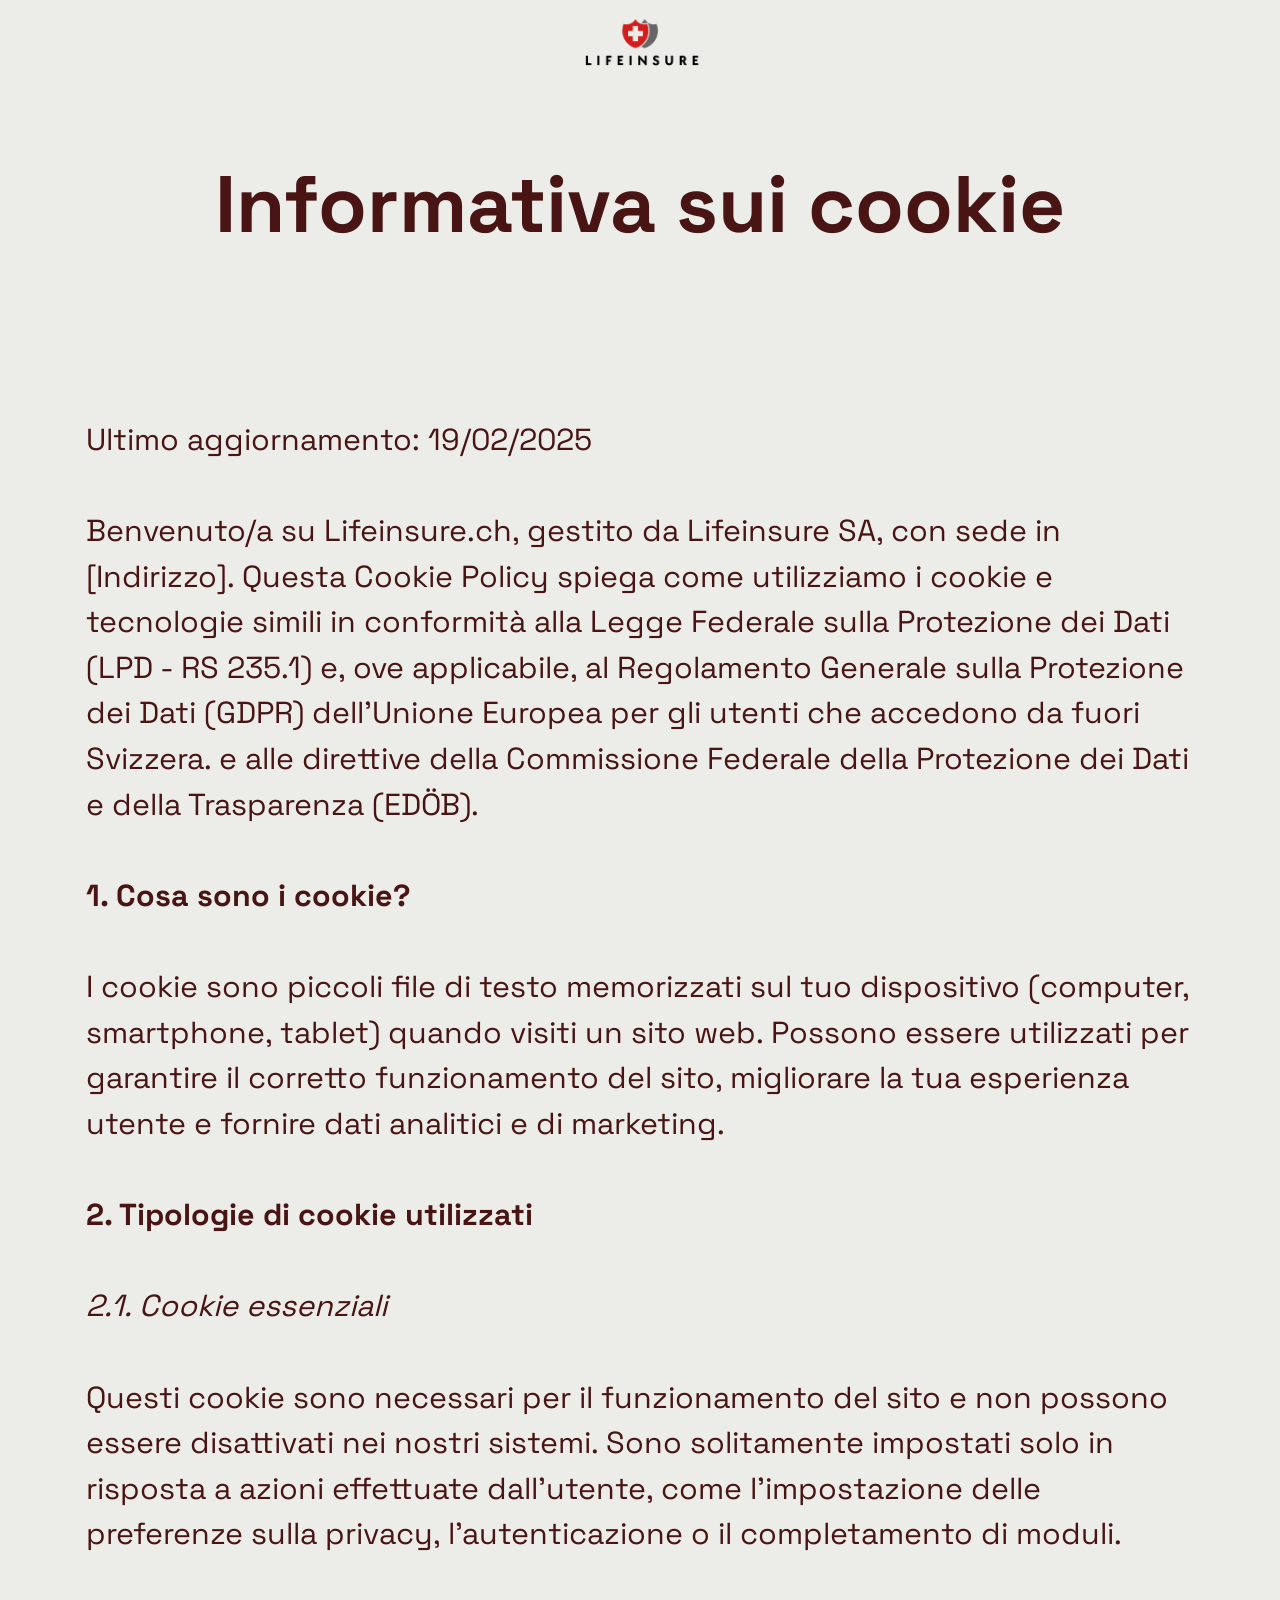
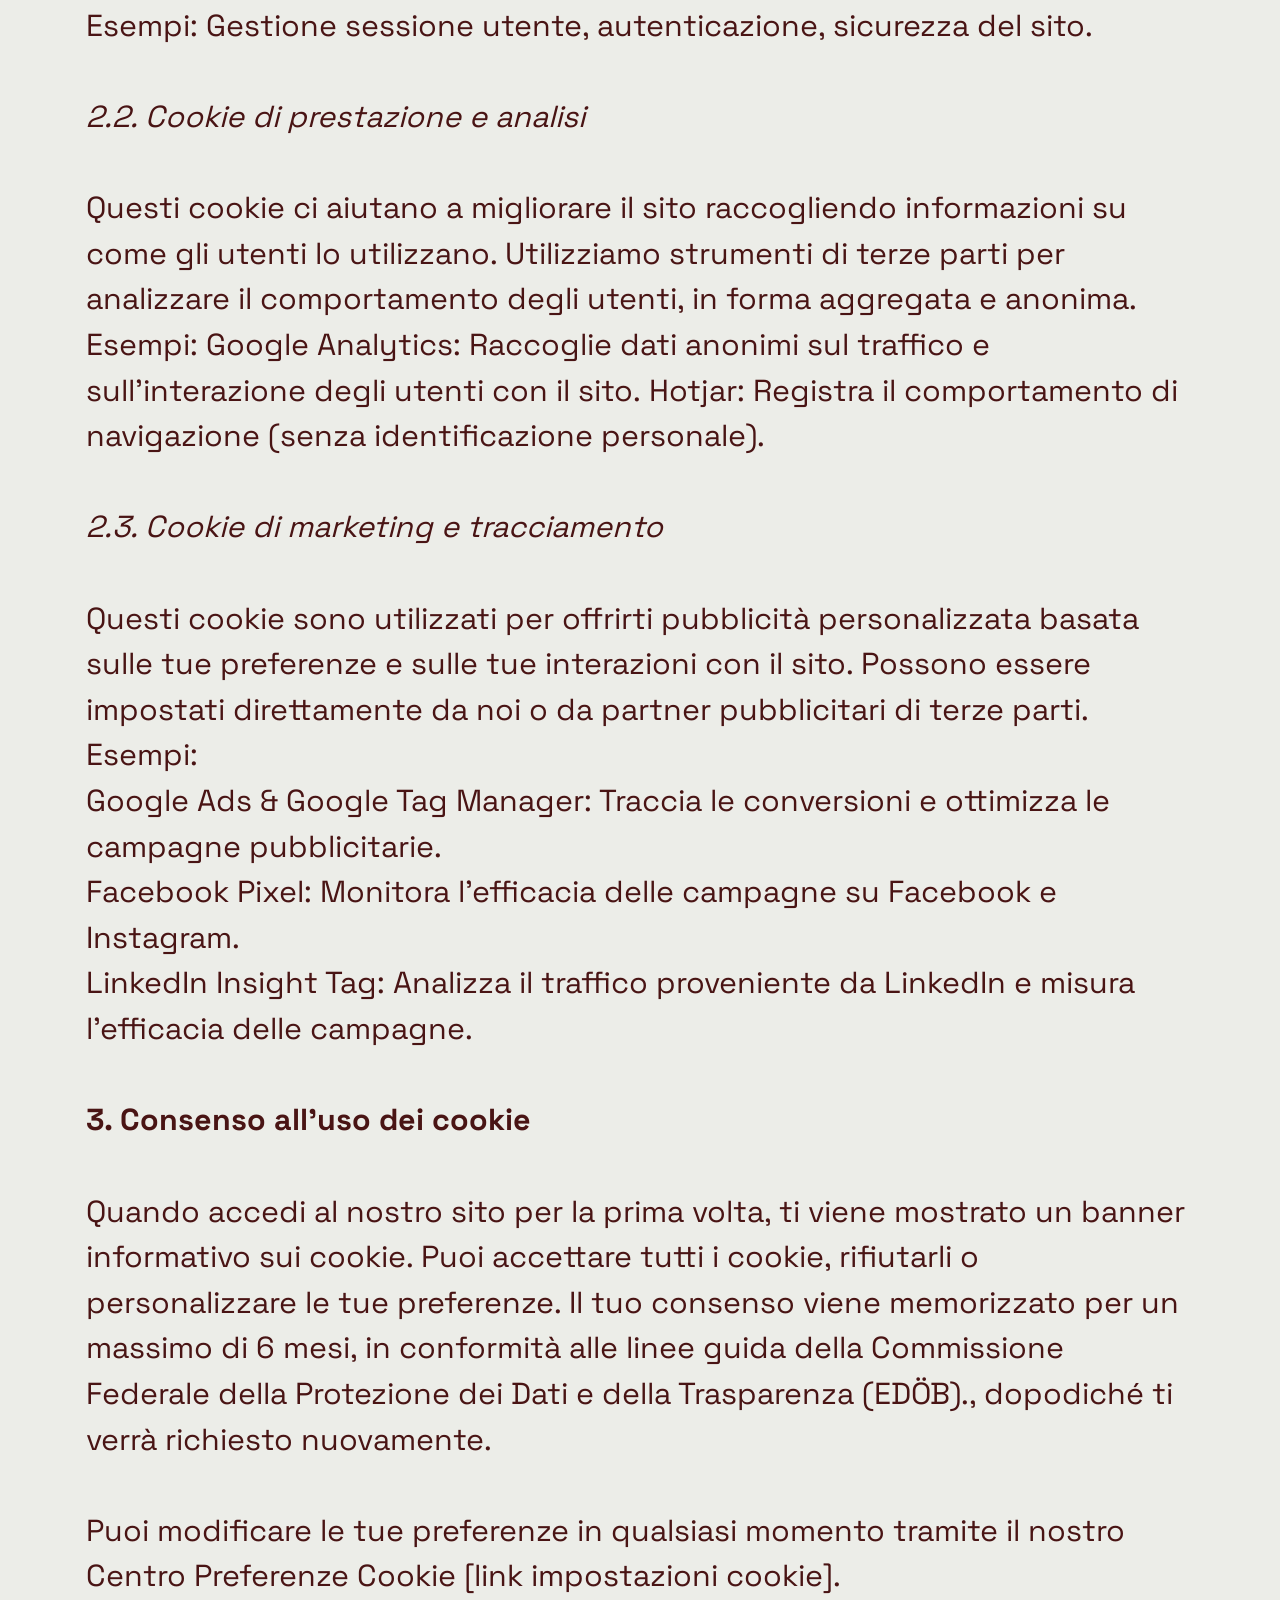
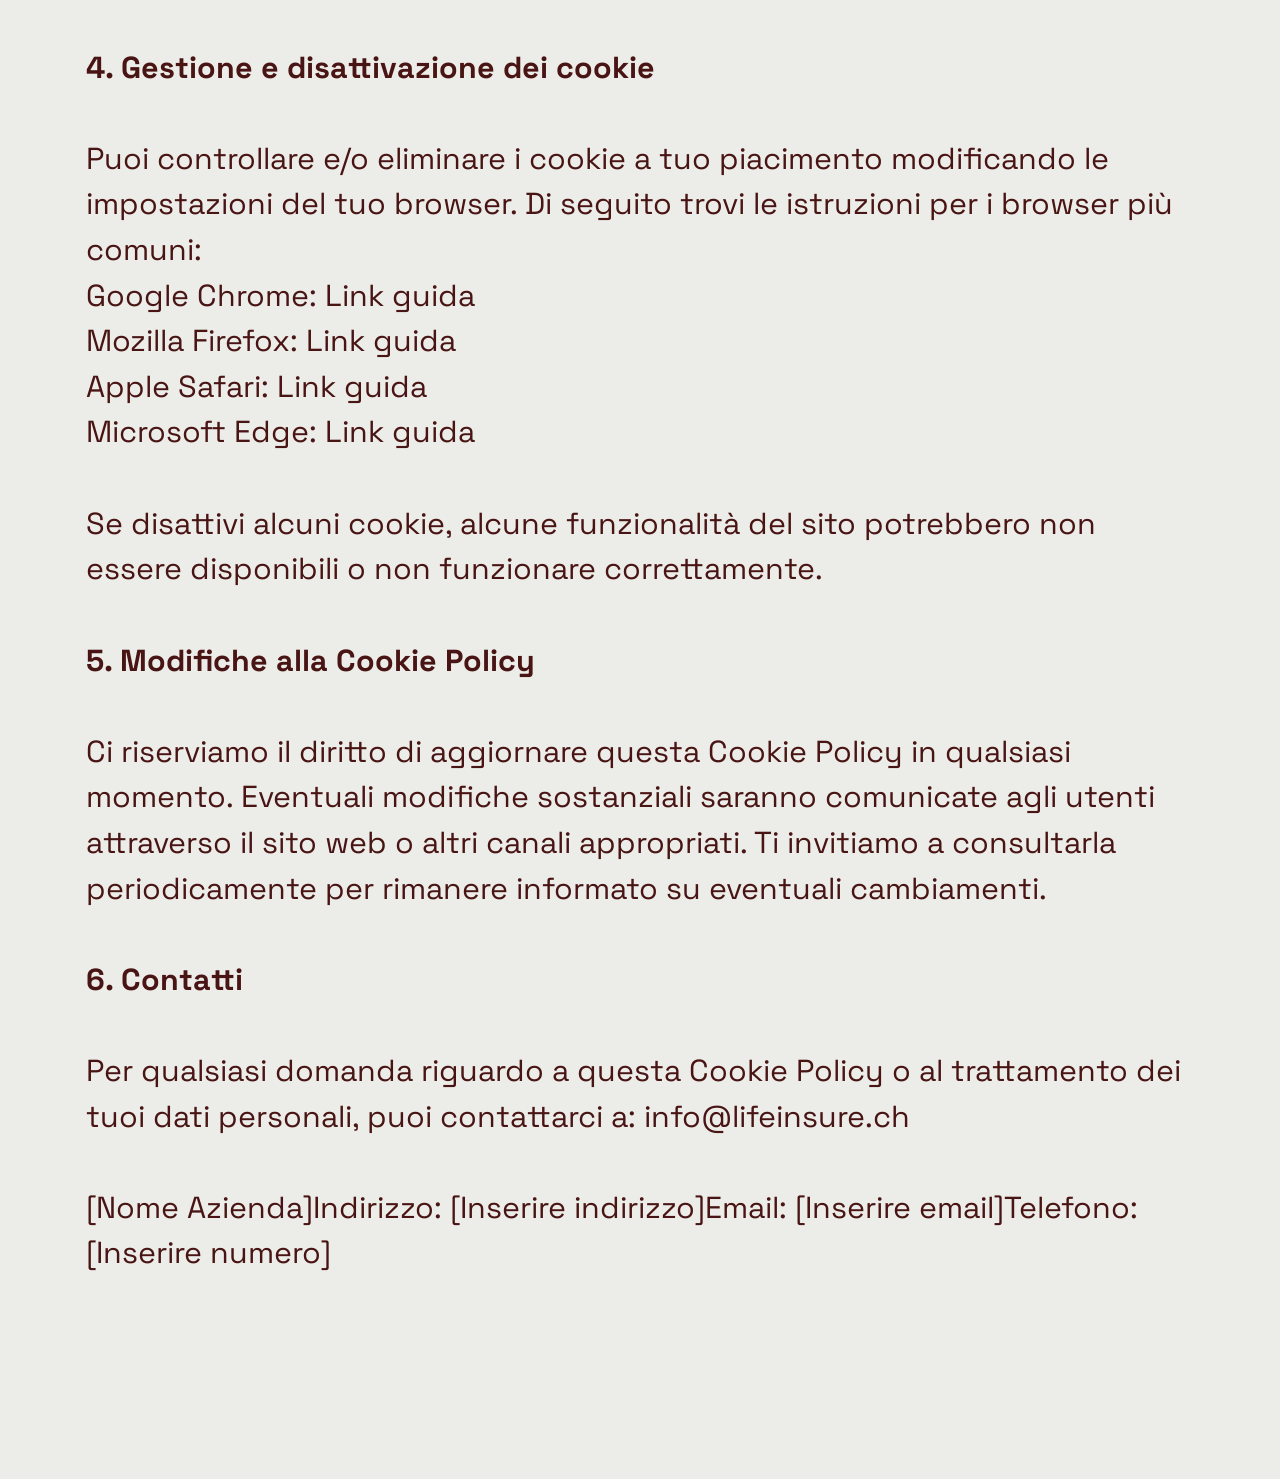
==== commit de64bd78: "create github pages" ====
--- a/cookie.html
+++ b/cookie.html
@@ -19,7 +19,6 @@
   <link rel="stylesheet" href="assets/bootstrap/css/bootstrap-grid.min.css">
   <link rel="stylesheet" href="assets/bootstrap/css/bootstrap-reboot.min.css">
   <link rel="stylesheet" href="assets/web/assets/gdpr-plugin/gdpr-styles.css">
-  <link rel="stylesheet" href="assets/animatecss/animate.css">
   <link rel="stylesheet" href="assets/popup-overlay-plugin/style.css">
     <link rel="stylesheet" href="assets/dropdown/css/style.css">
   <link rel="stylesheet" href="assets/socicon/css/styles.css">
@@ -37,12 +36,12 @@
   
   <section data-bs-version="5.1" class="nichem5 menu menu1 cid-uDfPneUwjs" once="menu" id="menu01-32">
     
-    <nav class="navbar navbar-dropdown navbar-fixed-top collapsed">
+    <nav class="navbar navbar-dropdown navbar-expand-lg">
         <div class="container">
             <div class="navbar-brand">
                 <span class="navbar-logo">
                     <a href="#">
-                        <img src="[data-uri]" alt="Lifeinsure home" style="height: 3.9rem;" loading="lazy" class="lazyload" data-src="assets/images/lifeinsure-1-172x172.png">
+                        <img src="assets/images/lifeinsure-1-172x172.png" alt="Lifeinsure home" style="height: 3.9rem;">
                     </a>
                 </span>
                 
@@ -80,9 +79,6 @@
   
   
   
- <div id="scrollToTop" class="scrollToTop mbr-arrow-up"><a style="text-align: center;"><i class="mbr-arrow-up-icon mbr-arrow-up-icon-cm cm-icon cm-icon-smallarrow-up"></i></a></div>
-    <input name="animation" type="hidden">
-  <script>"use strict";if("loading"in HTMLImageElement.prototype){document.querySelectorAll('img[loading="lazy"]').forEach(e=>{e.src=e.dataset.src;if(e.getAttribute("style")){e.setAttribute("data-temp-style",e.getAttribute("style"))};if(e.getAttribute("data-aspectratio")){e.style.paddingTop=100*e.getAttribute("data-aspectratio")+"%";e.style.height=0;}e.onload=function(){if(e.getAttribute("data-temp-style")){e.setAttribute("style", e.getAttribute("data-temp-style"))}else{e.removeAttribute("style")};e.removeAttribute("data-temp-style")}})}else{const e=document.createElement("script");e.src="https://cdnjs.cloudflare.com/ajax/libs/lazysizes/5.1.2/lazysizes.min.js";document.body.appendChild(e)}</script>
 
 </body>
 </html>
--- a/assets/mobirise/css/mbr-additional.css
+++ b/assets/mobirise/css/mbr-additional.css
@@ -589,8 +589,8 @@
   color: #ffe9b2;
 }
 /* Scroll to top button*/
-#scrollToTop a {
-  border-radius: 100px;
+.scrollToTop_wraper {
+  display: none;
 }
 .form-control {
   font-family: 'Space Grotesk', sans-serif;
@@ -702,18 +702,11 @@
 a {
   transition: color 0.6s;
 }
-.cid-uDfPneUwjs {
-  z-index: 1000;
-  width: 100%;
-}
-.cid-uDfPneUwjs nav.navbar {
-  position: fixed;
-}
-@media (min-width: 992px) {
-  .cid-uDfPneUwjs .nav-dropdown {
-    margin-top: 2rem;
-    padding-bottom: 1rem;
-  }
+.cid-uDfPneUwjs .navbar-dropdown {
+  position: relative !important;
+}
+.cid-uDfPneUwjs .navbar-dropdown {
+  position: absolute !important;
 }
 .cid-uDfPneUwjs .navbar {
   min-height: 140px;
@@ -940,6 +933,11 @@
   display: flex;
   margin: auto;
 }
+@media (min-width: 992px) {
+  .cid-uDfPneUwjs .container {
+    flex-wrap: nowrap;
+  }
+}
 .cid-uDfPneUwjs .iconfont-wrapper {
   color: #ffffff !important;
   font-size: 1.5rem;
@@ -1065,7 +1063,6 @@
 }
 .cid-uDfPneUwjs .navbar-dropdown {
   padding: 0 1rem;
-  position: fixed;
 }
 .cid-uDfPneUwjs a.nav-link {
   display: flex;
@@ -1192,18 +1189,11 @@
 .cid-uDfbOpSumv .mbr-section-subtitle DIV {
   text-align: left;
 }
-.cid-uDfPneUwjs {
-  z-index: 1000;
-  width: 100%;
-}
-.cid-uDfPneUwjs nav.navbar {
-  position: fixed;
-}
-@media (min-width: 992px) {
-  .cid-uDfPneUwjs .nav-dropdown {
-    margin-top: 2rem;
-    padding-bottom: 1rem;
-  }
+.cid-uDfPneUwjs .navbar-dropdown {
+  position: relative !important;
+}
+.cid-uDfPneUwjs .navbar-dropdown {
+  position: absolute !important;
 }
 .cid-uDfPneUwjs .navbar {
   min-height: 140px;
@@ -1430,6 +1420,11 @@
   display: flex;
   margin: auto;
 }
+@media (min-width: 992px) {
+  .cid-uDfPneUwjs .container {
+    flex-wrap: nowrap;
+  }
+}
 .cid-uDfPneUwjs .iconfont-wrapper {
   color: #ffffff !important;
   font-size: 1.5rem;
@@ -1555,7 +1550,6 @@
 }
 .cid-uDfPneUwjs .navbar-dropdown {
   padding: 0 1rem;
-  position: fixed;
 }
 .cid-uDfPneUwjs a.nav-link {
   display: flex;
@@ -1610,18 +1604,11 @@
 .cid-uDfk1SnT5g .mbr-section-subtitle DIV {
   text-align: left;
 }
-.cid-uDfPneUwjs {
-  z-index: 1000;
-  width: 100%;
-}
-.cid-uDfPneUwjs nav.navbar {
-  position: fixed;
-}
-@media (min-width: 992px) {
-  .cid-uDfPneUwjs .nav-dropdown {
-    margin-top: 2rem;
-    padding-bottom: 1rem;
-  }
+.cid-uDfPneUwjs .navbar-dropdown {
+  position: relative !important;
+}
+.cid-uDfPneUwjs .navbar-dropdown {
+  position: absolute !important;
 }
 .cid-uDfPneUwjs .navbar {
   min-height: 140px;
@@ -1848,6 +1835,11 @@
   display: flex;
   margin: auto;
 }
+@media (min-width: 992px) {
+  .cid-uDfPneUwjs .container {
+    flex-wrap: nowrap;
+  }
+}
 .cid-uDfPneUwjs .iconfont-wrapper {
   color: #ffffff !important;
   font-size: 1.5rem;
@@ -1973,7 +1965,6 @@
 }
 .cid-uDfPneUwjs .navbar-dropdown {
   padding: 0 1rem;
-  position: fixed;
 }
 .cid-uDfPneUwjs a.nav-link {
   display: flex;
@@ -2028,18 +2019,11 @@
 .cid-uDfoSwVGWr .mbr-section-subtitle DIV {
   text-align: left;
 }
-.cid-uDfPneUwjs {
-  z-index: 1000;
-  width: 100%;
-}
-.cid-uDfPneUwjs nav.navbar {
-  position: fixed;
-}
-@media (min-width: 992px) {
-  .cid-uDfPneUwjs .nav-dropdown {
-    margin-top: 2rem;
-    padding-bottom: 1rem;
-  }
+.cid-uDfPneUwjs .navbar-dropdown {
+  position: relative !important;
+}
+.cid-uDfPneUwjs .navbar-dropdown {
+  position: absolute !important;
 }
 .cid-uDfPneUwjs .navbar {
   min-height: 140px;
@@ -2266,6 +2250,11 @@
   display: flex;
   margin: auto;
 }
+@media (min-width: 992px) {
+  .cid-uDfPneUwjs .container {
+    flex-wrap: nowrap;
+  }
+}
 .cid-uDfPneUwjs .iconfont-wrapper {
   color: #ffffff !important;
   font-size: 1.5rem;
@@ -2391,7 +2380,6 @@
 }
 .cid-uDfPneUwjs .navbar-dropdown {
   padding: 0 1rem;
-  position: fixed;
 }
 .cid-uDfPneUwjs a.nav-link {
   display: flex;
--- a/assets/mobirise/css/mbr-additional.css
+++ b/assets/mobirise/css/mbr-additional.css
@@ -589,8 +589,8 @@
   color: #ffe9b2;
 }
 /* Scroll to top button*/
-#scrollToTop a {
-  border-radius: 100px;
+.scrollToTop_wraper {
+  display: none;
 }
 .form-control {
   font-family: 'Space Grotesk', sans-serif;
@@ -702,18 +702,11 @@
 a {
   transition: color 0.6s;
 }
-.cid-uDfPneUwjs {
-  z-index: 1000;
-  width: 100%;
-}
-.cid-uDfPneUwjs nav.navbar {
-  position: fixed;
-}
-@media (min-width: 992px) {
-  .cid-uDfPneUwjs .nav-dropdown {
-    margin-top: 2rem;
-    padding-bottom: 1rem;
-  }
+.cid-uDfPneUwjs .navbar-dropdown {
+  position: relative !important;
+}
+.cid-uDfPneUwjs .navbar-dropdown {
+  position: absolute !important;
 }
 .cid-uDfPneUwjs .navbar {
   min-height: 140px;
@@ -940,6 +933,11 @@
   display: flex;
   margin: auto;
 }
+@media (min-width: 992px) {
+  .cid-uDfPneUwjs .container {
+    flex-wrap: nowrap;
+  }
+}
 .cid-uDfPneUwjs .iconfont-wrapper {
   color: #ffffff !important;
   font-size: 1.5rem;
@@ -1065,7 +1063,6 @@
 }
 .cid-uDfPneUwjs .navbar-dropdown {
   padding: 0 1rem;
-  position: fixed;
 }
 .cid-uDfPneUwjs a.nav-link {
   display: flex;
@@ -1192,18 +1189,11 @@
 .cid-uDfbOpSumv .mbr-section-subtitle DIV {
   text-align: left;
 }
-.cid-uDfPneUwjs {
-  z-index: 1000;
-  width: 100%;
-}
-.cid-uDfPneUwjs nav.navbar {
-  position: fixed;
-}
-@media (min-width: 992px) {
-  .cid-uDfPneUwjs .nav-dropdown {
-    margin-top: 2rem;
-    padding-bottom: 1rem;
-  }
+.cid-uDfPneUwjs .navbar-dropdown {
+  position: relative !important;
+}
+.cid-uDfPneUwjs .navbar-dropdown {
+  position: absolute !important;
 }
 .cid-uDfPneUwjs .navbar {
   min-height: 140px;
@@ -1430,6 +1420,11 @@
   display: flex;
   margin: auto;
 }
+@media (min-width: 992px) {
+  .cid-uDfPneUwjs .container {
+    flex-wrap: nowrap;
+  }
+}
 .cid-uDfPneUwjs .iconfont-wrapper {
   color: #ffffff !important;
   font-size: 1.5rem;
@@ -1555,7 +1550,6 @@
 }
 .cid-uDfPneUwjs .navbar-dropdown {
   padding: 0 1rem;
-  position: fixed;
 }
 .cid-uDfPneUwjs a.nav-link {
   display: flex;
@@ -1610,18 +1604,11 @@
 .cid-uDfk1SnT5g .mbr-section-subtitle DIV {
   text-align: left;
 }
-.cid-uDfPneUwjs {
-  z-index: 1000;
-  width: 100%;
-}
-.cid-uDfPneUwjs nav.navbar {
-  position: fixed;
-}
-@media (min-width: 992px) {
-  .cid-uDfPneUwjs .nav-dropdown {
-    margin-top: 2rem;
-    padding-bottom: 1rem;
-  }
+.cid-uDfPneUwjs .navbar-dropdown {
+  position: relative !important;
+}
+.cid-uDfPneUwjs .navbar-dropdown {
+  position: absolute !important;
 }
 .cid-uDfPneUwjs .navbar {
   min-height: 140px;
@@ -1848,6 +1835,11 @@
   display: flex;
   margin: auto;
 }
+@media (min-width: 992px) {
+  .cid-uDfPneUwjs .container {
+    flex-wrap: nowrap;
+  }
+}
 .cid-uDfPneUwjs .iconfont-wrapper {
   color: #ffffff !important;
   font-size: 1.5rem;
@@ -1973,7 +1965,6 @@
 }
 .cid-uDfPneUwjs .navbar-dropdown {
   padding: 0 1rem;
-  position: fixed;
 }
 .cid-uDfPneUwjs a.nav-link {
   display: flex;
@@ -2028,18 +2019,11 @@
 .cid-uDfoSwVGWr .mbr-section-subtitle DIV {
   text-align: left;
 }
-.cid-uDfPneUwjs {
-  z-index: 1000;
-  width: 100%;
-}
-.cid-uDfPneUwjs nav.navbar {
-  position: fixed;
-}
-@media (min-width: 992px) {
-  .cid-uDfPneUwjs .nav-dropdown {
-    margin-top: 2rem;
-    padding-bottom: 1rem;
-  }
+.cid-uDfPneUwjs .navbar-dropdown {
+  position: relative !important;
+}
+.cid-uDfPneUwjs .navbar-dropdown {
+  position: absolute !important;
 }
 .cid-uDfPneUwjs .navbar {
   min-height: 140px;
@@ -2266,6 +2250,11 @@
   display: flex;
   margin: auto;
 }
+@media (min-width: 992px) {
+  .cid-uDfPneUwjs .container {
+    flex-wrap: nowrap;
+  }
+}
 .cid-uDfPneUwjs .iconfont-wrapper {
   color: #ffffff !important;
   font-size: 1.5rem;
@@ -2391,7 +2380,6 @@
 }
 .cid-uDfPneUwjs .navbar-dropdown {
   padding: 0 1rem;
-  position: fixed;
 }
 .cid-uDfPneUwjs a.nav-link {
   display: flex;
